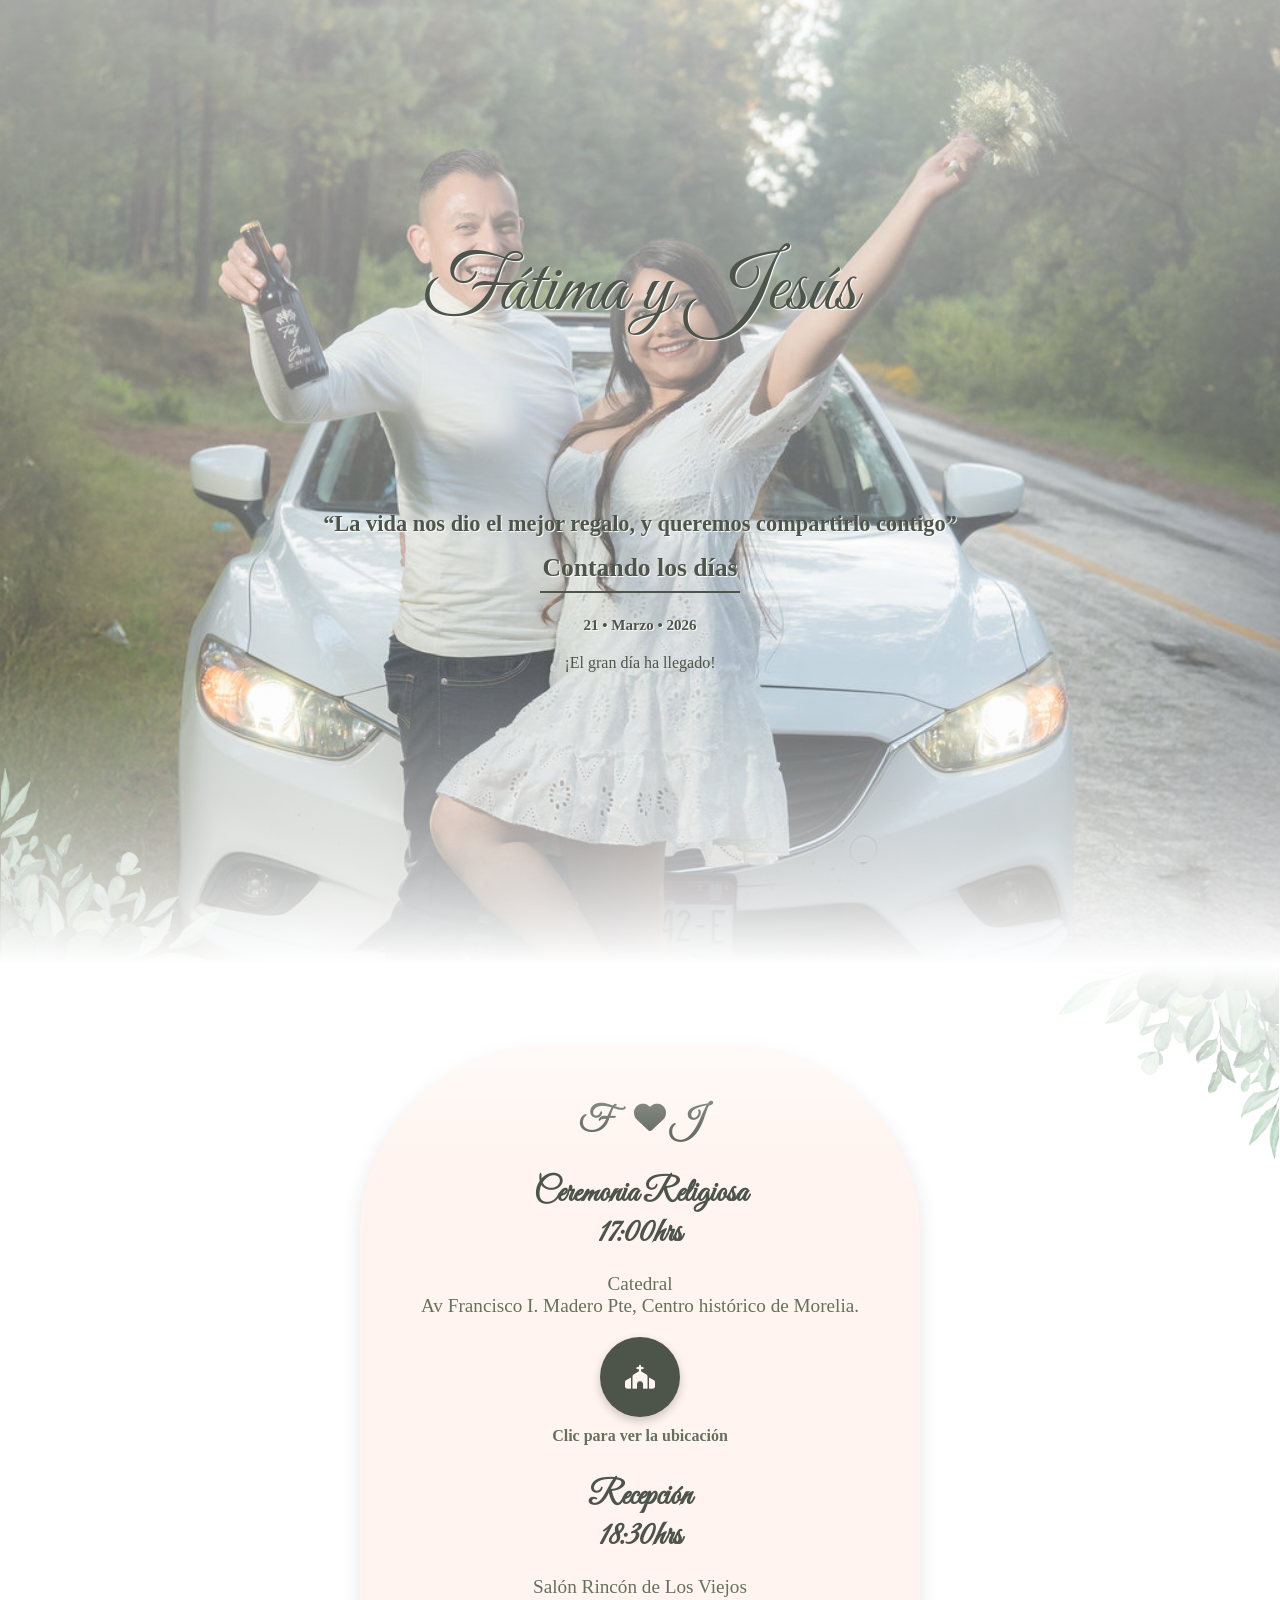
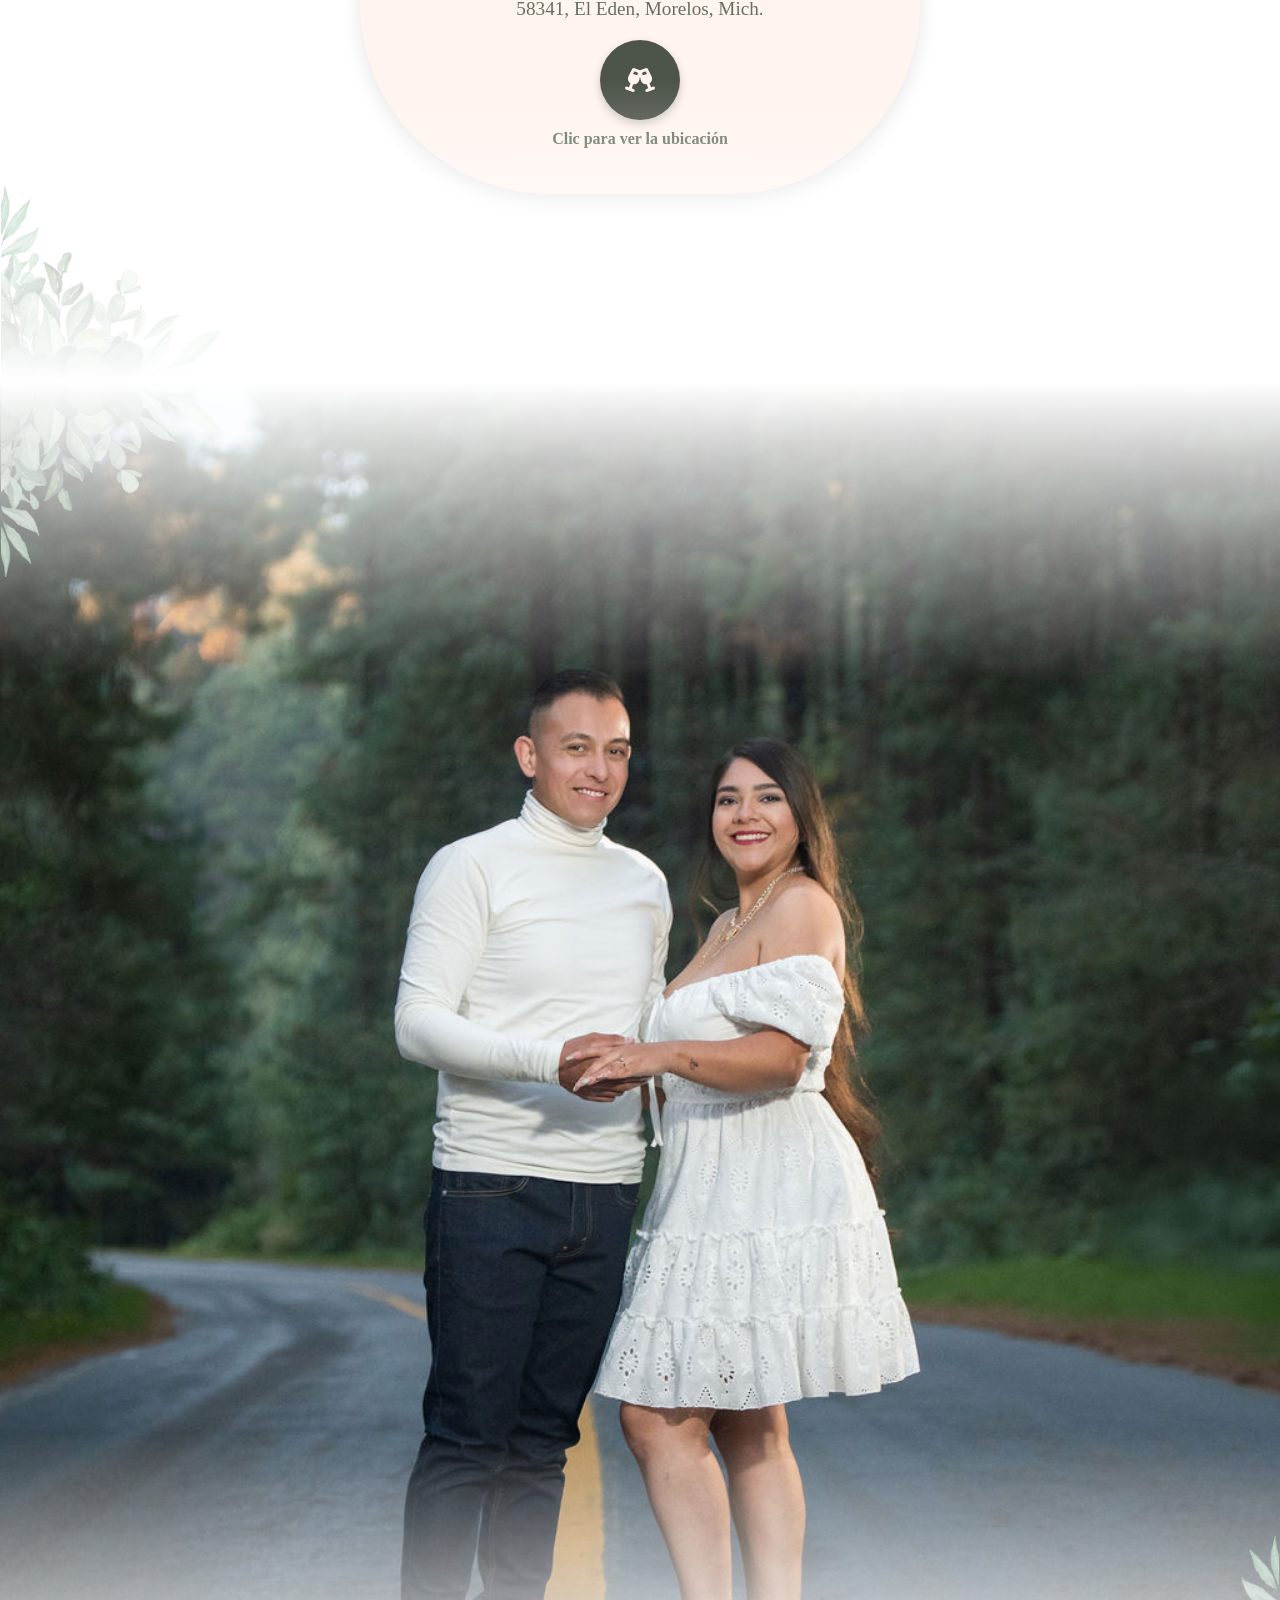
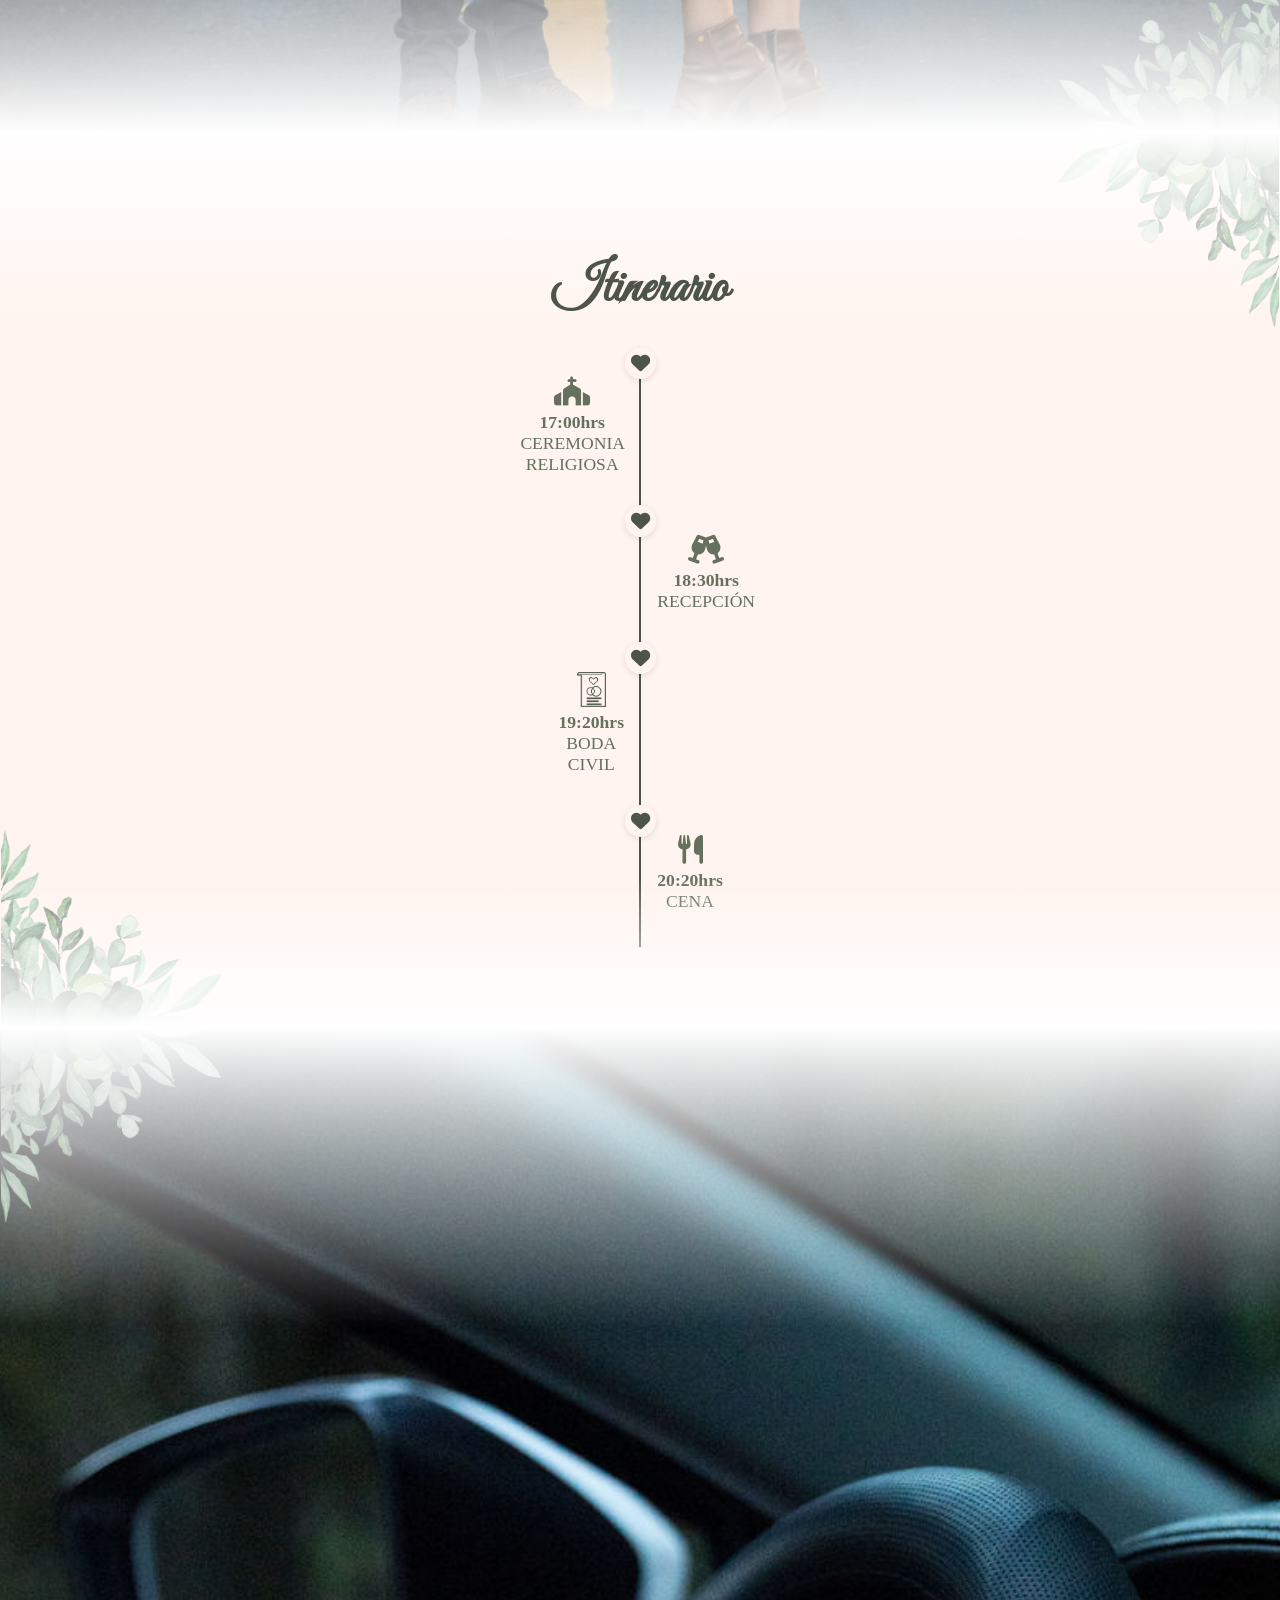
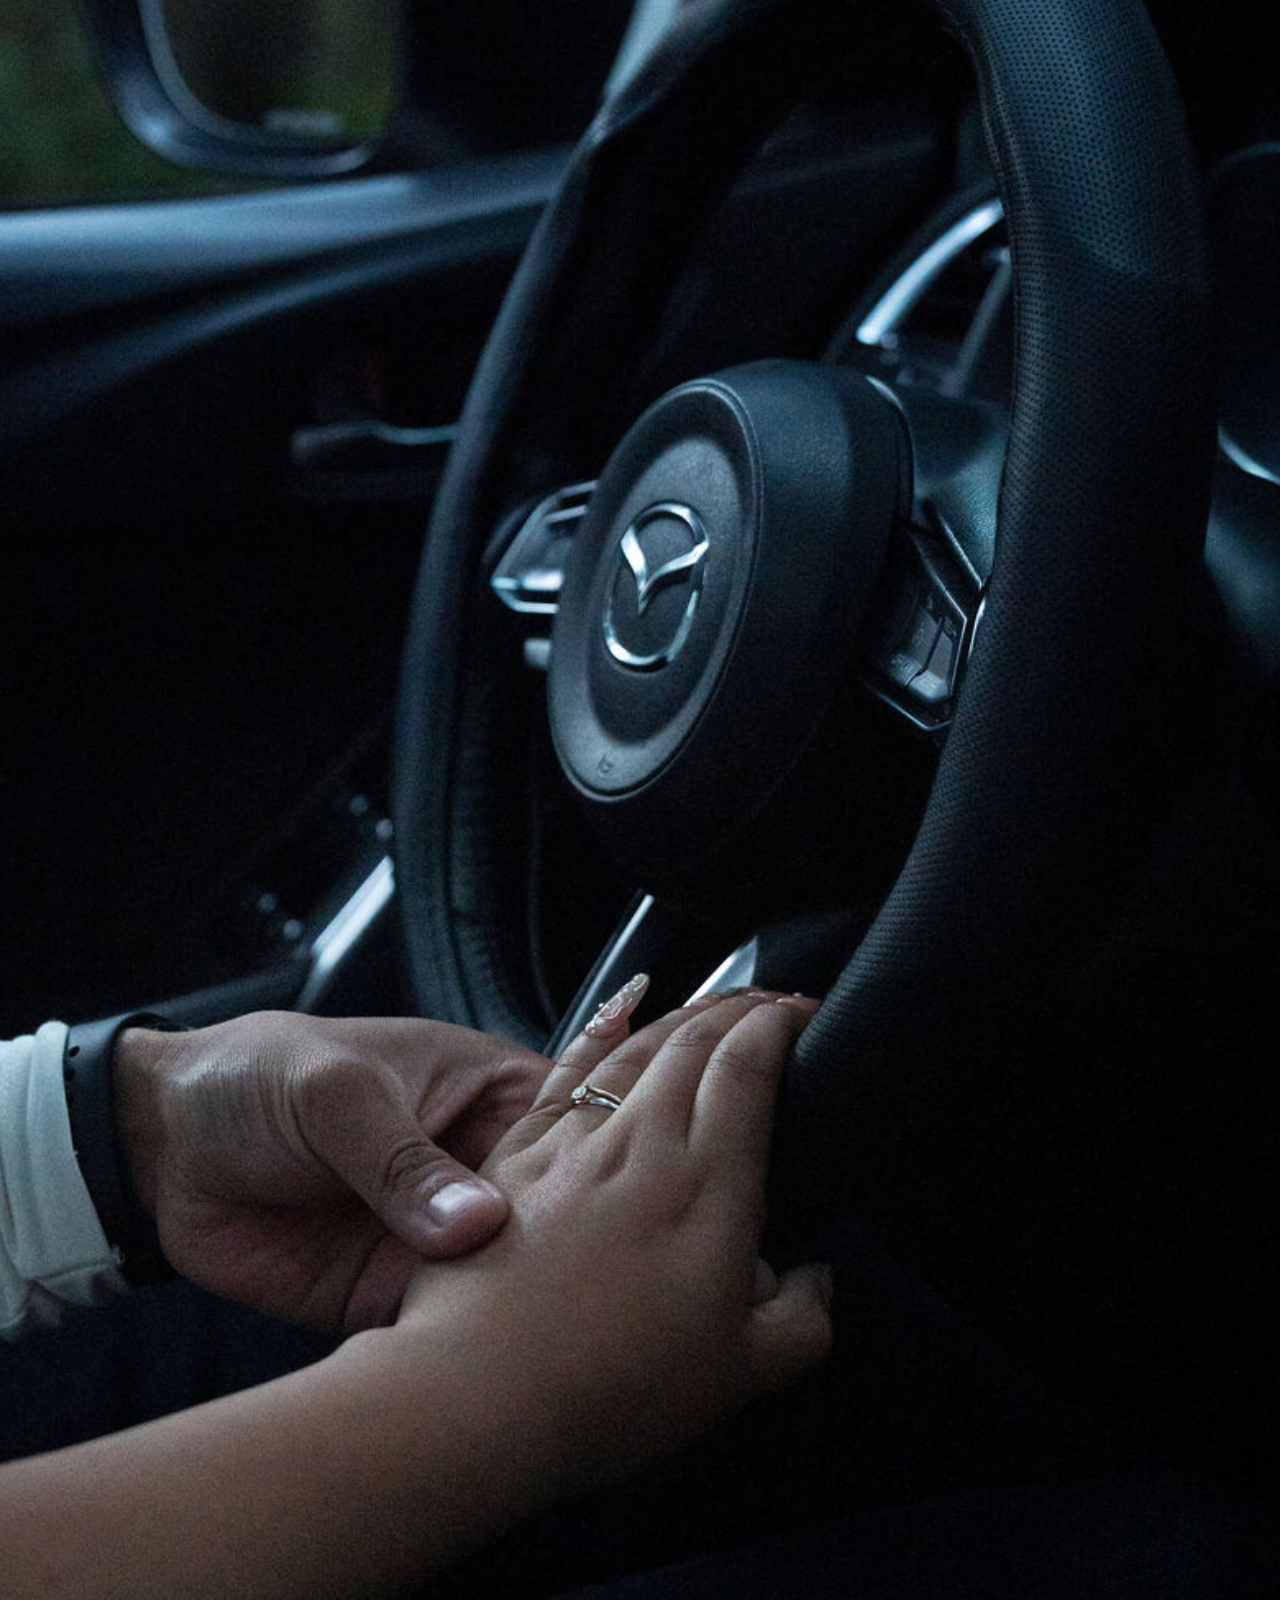
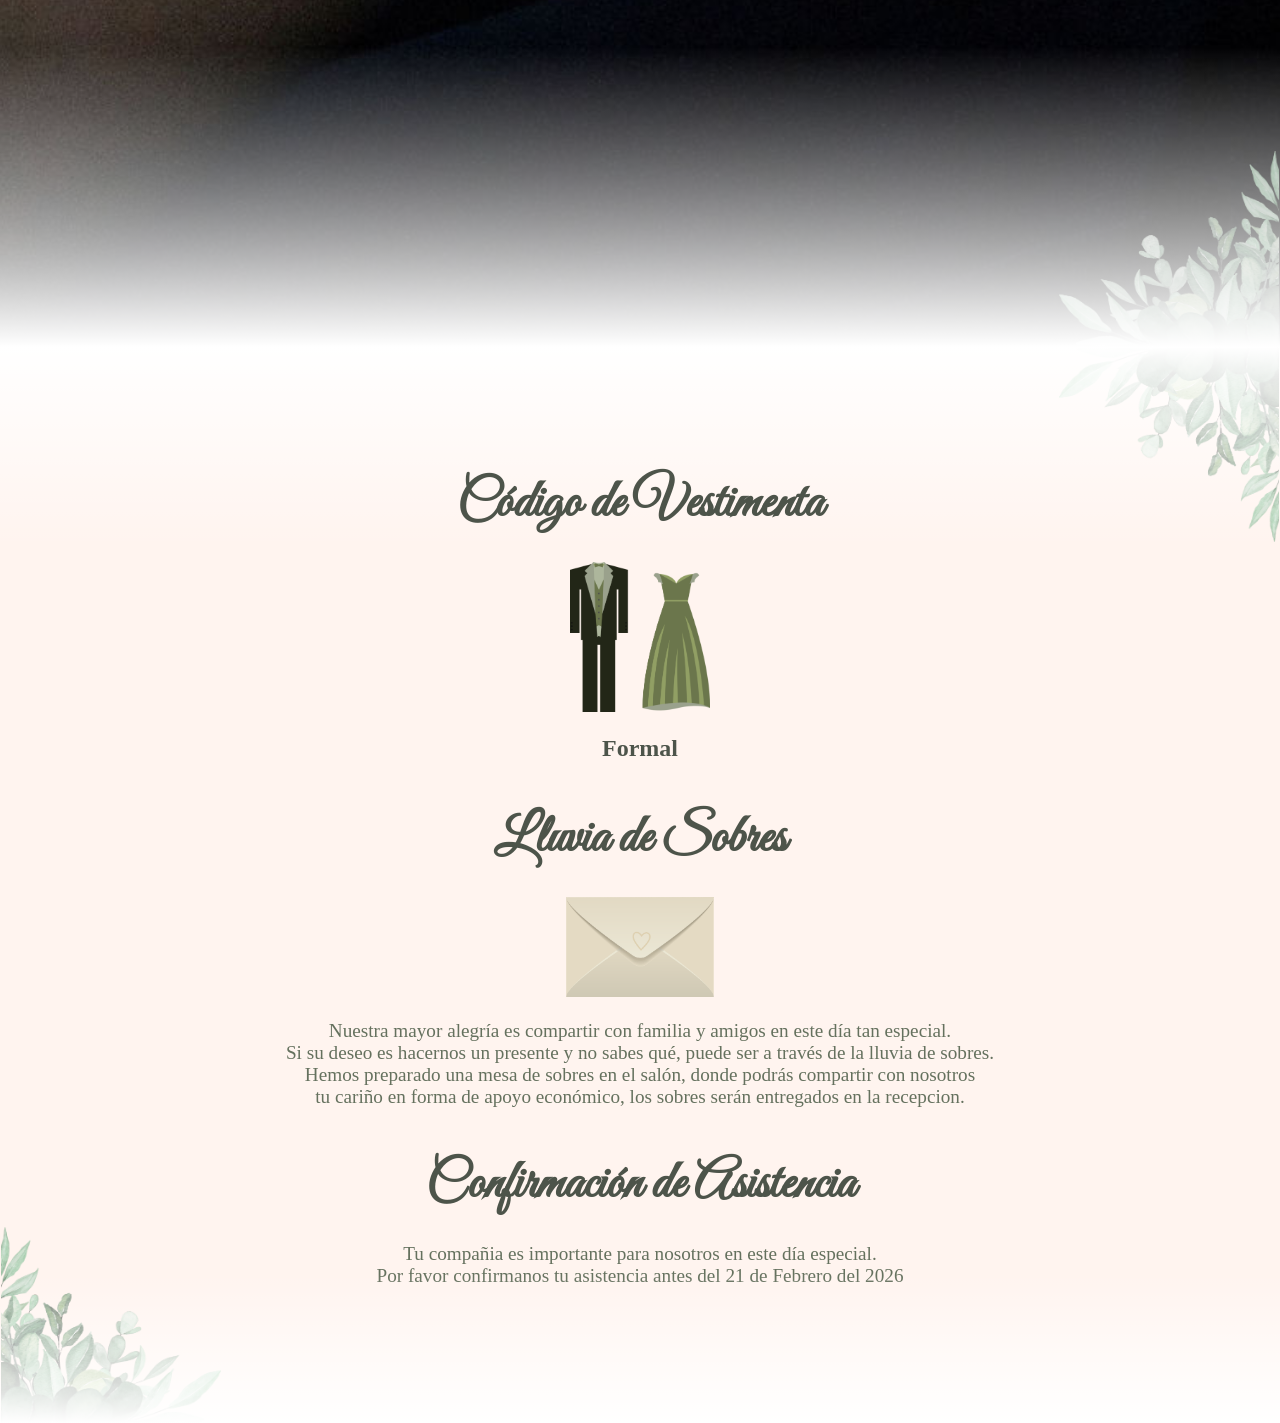
==== invitacion.html @ 0bf7662f "Update invitacion.html" ====
<!DOCTYPE html>
<html lang="es">
<head>
  <meta charset="UTF-8">
  <meta name="viewport" content="width=device-width, initial-scale=1.0">
  <title>Fátima y Jesús</title>
  <link href="https://fonts.googleapis.com/css2?family=Great+Vibes&family=Playfair+Display&display=swap" rel="stylesheet">
  <link rel="stylesheet" href="https://cdnjs.cloudflare.com/ajax/libs/font-awesome/6.5.0/css/all.min.css">
  <link href="css-inv.css" rel="stylesheet"> 
</head>
<body>
  <div class="container">
    <div class="overlay"></div>
    <div class="content">
      <div class="names">Fátima y Jesús</div><br><br><br><br><br>
      <div class="verse">
        <strong>“La vida nos dio el mejor regalo, y queremos compartirlo contigo”</strong>
      </div>
      <div class="countdown-title">Contando los días</div> 
      <div class="line"></div> 
      <div class="event-date"><h4>21 • Marzo • 2026</h4></div>
      <div id="countdown" class="countdown"></div> 
    </div>
    <br><br>
    <img src="ornamento-3.png" alt="Decoración esquina" class="corner-photo bottom-left">
    <div class="photo-overlay-bottom"></div>
  </div>
<!--  
<section class="itinerary-section">
  <div class="itinerary-overlay"></div>
  <!-- <br><br>
  <h2>
    Con la bendición de Dios y de nuestros padres, hemos decidido unir nuestras vidas en matrimonio.
  </h2>-->
  <!--
  <h4 class="itinerary-title">Papás del novio</h4>
  <img src="ornamento-1.png" alt="Decoración esquina" class="corner-photo top-left"> 
  <img src="ornamento-4.png" alt="Decoración esquina" class="corner-photo bottom-right">
   
  <h3>Minerva Melchor Mota <br> & <br> Antonio de Jesús Alba Vázquez</h3>
  <h4 class="itinerary-title">Papás de la novia</h4>
  <h3>Melina Melgar Flores <br> & <br> Víctor Hugo Zavala Hernández</h3>
  <h4 class="itinerary-title">Padrinos de Velación</h4>
  <h3>Martha Lilia Hernández Tapia <br> & <br> Felipe Zavala Hernández</h3>
<br><br>
  <div class="itinerary-overlay-bottom"></div>
</section>
  -->
    <section class="itinerary-gral">
  <div class="itinerary-overlay"></div>
    
    <img src="ornamento-2.png" alt="Decoración esquina" class="corner-photo top-right">
    <img src="ornamento-3.png" alt="Decoración esquina" class="corner-photo bottom-left">
  <div class="event-section">
    <div class="event-card">
       <h2 class="event-title">F &ensp;<i class="fa-solid fa-heart"></i> J</h2>
       <h3 class="event-title">Ceremonia Religiosa <br> 17:00hrs</h3>
        <p class="event-address">Catedral <br> Av Francisco I. Madero Pte, Centro histórico de Morelia.</p>
        <div class="event-location">
           <a href="https://maps.app.goo.gl/79VkFatkzAjZht1A6">
            <div class="icon-circle">
              <i class="fa-solid fa-church"></i>
            </div> 
             </a>
          <p class="location-text">Clic para ver la ubicación</p>
        </div>
        <h3 class="event-title">Recepción <br> 18:30hrs</h3>
        <p class="event-address">Salón Rincón de Los Viejos
         <br>58341, El Eden, Morelos, Mich.</p>
        <div class="event-location">
          <a href="https://maps.app.goo.gl/tCLn615gcZkSwNPZ6">
            <div class="icon-circle"> 
              <i class="fa-solid fa-champagne-glasses"></i>
            </div> 
          </a>
          <p class="location-text">Clic para ver la ubicación</p>
        </div>
    </div>
  </div><br><br><br><br><br><br>
       <div class="photo-overlay-bottom"></div>
  </section>
  <section class="photo-section">
  <div class="photo-overlay-top"></div>
     <img src="ornamento-1.png" alt="Decoración esquina" class="corner-photo top-left"> 
  <img src="SAVETHEDATE-38.jpg" alt="Foto del evento" class="photo-img">
     <img src="ornamento-4.png" alt="Decoración esquina" class="corner-photo bottom-right">
  <div class="photo-overlay-bottom"></div>
</section>
<section class="itinerary-section">
  <div class="itinerary-overlay"></div>
  <h2 class="itinerary-title">Itinerario</h2>
  <img src="ornamento-2.png" alt="Decoración esquina" class="corner-photo top-right">
    <img src="ornamento-3.png" alt="Decoración esquina" class="corner-photo bottom-left">
  
  <div class="timeline">
    <div class="timeline-item left">
      <div class="timeline-text">
        <i class="fa-solid fa-church timeline-icon"></i> <br>
        <strong>17:00hrs</strong> CEREMONIA RELIGIOSA</div>
    </div>
    <div class="timeline-item right"> 
      <div class="timeline-text">
        <i class="fa-solid fa-champagne-glasses timeline-icon"></i> <br>
        <strong>18:30hrs</strong> RECEPCIÓN</div>
    </div>
    <div class="timeline-item left">
      <div class="timeline-text">
        <img src="boda-civil.png" class="timeline-icon">
        <!--<i class="fa-solid fa-heart timeline-icon"></i>--><br>
        <strong>19:20hrs</strong> <br>BODA CIVIL</div>
    </div>
    <div class="timeline-item right">
      <div class="timeline-text">
        <i class="fa-solid fa-utensils timeline-icon"></i><br>
        <strong>20:20hrs</strong> CENA</div>
    </div>
    
  </div>
  <div class="itinerary-overlay-bottom"></div>
</section>
<section class="photo-section-car">
  <div class="photo-overlay-top"></div>
  <img src="ornamento-1.png" alt="Decoración esquina" class="corner-photo top-left"> 
  <img src="ornamento-4.png" alt="Decoración esquina" class="corner-photo bottom-right">

  <img src="SAVETHEDATE-40.jpg" alt="Foto del evento" class="photo-img">
  <div class="photo-overlay-bottom"></div>
</section>
<section class="itinerary-section">
  <div class="itinerary-overlay"></div>
  <h2 class="itinerary-title">Código de Vestimenta</h2>
  <div>
    <img src="dresscode.png" alt="Código de Vestimenta" class="dresscode-photo">
  </div>
  <img src="ornamento-2.png" alt="Decoración esquina" class="corner-photo top-right"> 
  <img src="ornamento-3.png" alt="Decoración esquina" class="corner-photo bottom-left">
  <h1>Formal</h1>
  <h2 class="itinerary-title">Lluvia de Sobres</h2>
   <img src="sobre.png" alt="Código de Vestimenta" class="photo-sob">
   <p class="event-address">Nuestra mayor alegría es compartir con familia y amigos en
    este día tan especial. <br> Si su deseo es hacernos un presente y no sabes qué, puede ser a través
    de la lluvia de sobres. <br> Hemos preparado una mesa de sobres en el salón, donde podrás compartir 
    con nosotros <br> tu cariño en forma de apoyo económico, los sobres serán entregados en la recepcion.
   </p>
   <h2 class="itinerary-title">Confirmación de Asistencia</h2>
   <p class="event-address">Tu compañia es importante para nosotros en este día especial. <br>
    Por favor confirmanos tu asistencia antes del 21 de Febrero del 2026
   </p>
  <!--
    <div class="event-location">
      <a href="https://wa.me/nnnnnnnnnn?text=Hola,%20quiero%20confirmar%20mi%20asistencia%20a%20la%20boda" target="_blank">
        <div class="icon-circle"> 
          <i class="fa-brands fa-whatsapp"></i>
        </div> 
      </a>
      <p class="location-text">Clic para confirmar asistencia</p>
    </div>
  -->
    <br><br>
  <div class="itinerary-overlay-bottom"></div>
</section>
  
  <script>
    const targetDate = new Date("March 21, 2026 00:00:00").getTime();

    function updateCountdown() {
      const now = new Date().getTime();
      const distance = targetDate - now;

      if (distance < 0) {
        document.getElementById("countdown").innerHTML = "¡El gran día ha llegado!";
        return;
      }

      const days = Math.floor(distance / (1000 * 60 * 60 * 24));
      const hours = Math.floor((distance % (1000 * 60 * 60 * 24)) / (1000 * 60 * 60));
      const minutes = Math.floor((distance % (1000 * 60 * 60)) / (1000 * 60));
      const seconds = Math.floor((distance % (1000 * 60)) / 1000);

      document.getElementById("countdown").innerHTML = `
        <div class="countdown-item">${days}<span class="countdown-label">Días</span></div>
        <div class="countdown-item">${hours}<span class="countdown-label">Horas</span></div>
        <div class="countdown-item">${minutes}<span class="countdown-label">Min</span></div>
        <div class="countdown-item">${seconds}<span class="countdown-label">Seg</span></div>
      `;
    }

    setInterval(updateCountdown, 1000);
    updateCountdown();
  </script>
</body>
</html>
---- css-inv.css ----
body, html {
      margin: 0;
      padding: 0;
      height: 100%;
      font-family: "Cambria", serif;
      background-color: #FFF4EF;
      color: #4D544A;
    }

    a { 
     text-decoration: none;
    }

    .container {
      position: relative;
      min-height: 100vh;
      background: url('SAVETHEDATE-15.jpg') no-repeat center center;
      background-size: cover;
      display: flex;
      flex-direction: column;
      justify-content: center;
      align-items: center;
      text-align: center;
      padding: 2rem;
    }

    .overlay {
      position: absolute;
      inset: 0;
      background: linear-gradient(to bottom,
        rgba(255,255,255,0.6) 0%, 
        rgba(255,255,255,0.4) 40%,
        rgba(255,255,255,0.2) 80%, 
        rgba(255,255,255,0) 100%);
      z-index: 1;
    }

    .content {
      position: relative;
      z-index: 2;
      max-width: 900px;
      width: 100%;
    }

    .names {
      font-family: 'Great Vibes', cursive;
      font-size: clamp(2.5rem, 8vw, 5rem);
      color: #4D544A;
      margin-bottom: 5rem;
      text-shadow: 1px 1px 1px white;
    }

    .verse {
      font-size: clamp(1rem, 3vw, 1.4rem);
      margin-bottom: 1rem;
      text-shadow: 1px 1px 1px white;
    }

    .reference {
      font-size: clamp(0.9rem, 2.5vw, 1.2rem);
      margin-bottom: 2rem;
      color: #4D544A;
    }

    .countdown-title {
      font-size: clamp(1.2rem, 3vw, 1.6rem);
      font-weight: bold;
      color: #4D544A;
      margin-bottom: 0.5rem;
      text-shadow: 1px 1px 1px white;
    }

    .line {
      width: 40%;
      max-width: 200px;
      height: 2px;
      background-color: #4D544A;
      margin: 0 auto 1.5rem auto;
      text-shadow: 1px 1px 1px white;
    }

    .countdown {
    display: flex;
    justify-content: center;
    gap: 15px;
    margin-top: 10px;
    margin-bottom: 15px;
    flex-wrap: nowrap; 
  }

  .countdown-item {
    background: #FFF4EF;
    padding: 15px 20px;
    font-size: 1.2em;
    font-weight: bold;
    color: #4D544A;
    flex: 1; 
    text-align: center;
    border: 2px solid #4D544A;
    border-radius: 20px 0px 20px 0px;
    box-shadow: 4px 6px 12px rgba(0,0,0,0.1);
  }

  .countdown-label {
    font-size: 0.8em;
    color: #4D544A;
    margin-top: 5px;
    display: block;
  }

  @media (max-width: 600px) {
    .countdown {
      gap: 8px;
    }
    .countdown-item {
      padding: 8px;
      font-size: 0.9em;
      border-radius: 12px 0px 12px 0px;
    }
    .countdown-label {
      font-size: 0.7em;
    }
  }

  @media (max-width: 400px) {
    .countdown {
      gap: 5px;
    }
    .countdown-item {
      padding: 6px;
      font-size: 0.8em;
    }
    .countdown-label {
      font-size: 0.65em;
    }
  }
    .event-date {
      font-size: 15px;
      color: #4D544A;
      margin-top: 7px;
      font-weight: bold;
     text-shadow: 1px 1px 1px white;
    }

    
    .event-section { 
      background-color: #FFF; 
      padding: 40px -30px; 
      display: flex; 
      justify-content: center; 
      align-items: center; 
    }  

    .event-card { 
      background-color: #FFF4EF; 
      border-radius: 190px; 
      box-shadow: 0 6px 20px rgba(0,0,0,0.1); 
      padding: 30px; 
      max-width: 500px; 
      width: 100%; 
      text-align: center; 
    } 
      
    .event-title { 
      font-family: 'Great Vibes', cursive;
        font-size: clamp(1.5rem, 4vw, 2rem); 
        color: #4D544A;
        margin-bottom: 15px; 
      } 
      
    .event-address {
         font-size: clamp(1rem, 2.5vw, 1.2rem);
         color: #65715E; 
         margin-bottom: 20px; 
        } 

    .icon-circle { 
      width: 80px; 
      height: 80px; 
      background-color: #4D544A; 
      border-radius: 50%;
      display: flex; 
      justify-content: center; 
      align-items: center; 
      margin: 0 auto; 
      box-shadow: 0 4px 10px rgba(0,0,0,0.2); 
    } 

    .icon-circle i { 
      color: #FFF4EF;
      font-size: 1.5rem; 
    } 
    .location-text { 
      font-size: 1rem; 
      color: #65715E; 
      font-weight: bold; 
      margin-top: 10px; 
    }

.photo-section {
  position: relative;
  width: 100%;
  height: 150vh; 
  overflow: hidden;
}

.photo-section-car {
  position: relative;
  width: 100%;
  height: 280vh; 
  overflow: hidden;
}

.photo-img {
  width: 100%;
  height: 100%;
  object-fit: cover;
  display: block;
}

.photo-overlay-top {
  position: absolute;
  top: 0;
  left: 0;
  right: 0;
  height: 300px; 
  background: linear-gradient(to bottom, #FFF 0%, rgba(255,255,255,0) 100%);
  z-index: 2;
}

.photo-overlay-bottom {
  position: absolute;
  bottom: 0;
  left: 0;
  right: 0;
  height: 300px;
  background: linear-gradient(to top, #FFF 0%, rgba(255,255,255,0) 100%);
  z-index: 2;
}

.itinerary-section {
  background-color: #FFF4EF;
  padding: 80px 90px;
  position: relative;
  overflow: hidden;
  text-align: center;
  justify-items: center;
}
 .itinerary-gral {
  background-color: #FFF;
  padding: 80px 40px;
  position: relative;
  overflow: hidden;
  text-align: center;
  justify-items: center;
}


.itinerary-overlay {
  position: absolute;
  top: 0;
  left: 0;
  right: 0;
  height: 200px;
  background: linear-gradient(to bottom, #FFF 0%, rgba(255,255,255,0) 100%);
  z-index: 1;
}

.itinerary-overlay-bottom { 
  position: absolute; 
  bottom: 0; 
  left: 0; 
  right: 0; 
  height: 150px; 
  background: linear-gradient(to top, #FFF 0%, rgba(255,255,255,0) 100%); 
  z-index: 3; }

.itinerary-title {
  text-align: center;
  font-family: 'Great Vibes', cursive;
  font-size: 3.3rem;
  color: #4D544A;
  margin-bottom: 25px;
  position: relative;
  z-index: 2;
}

.timeline {
  position: relative;
  width: 2px;
  background-color: #4D544A;
  margin: 0 auto;
  min-height: 600px;
  z-index: 2;
}

.timeline-item {
  position: relative;
  width: 50%;
  padding: 30px 20px;
  display: flex;
  align-items: center;
}

.timeline-item.left {
  left: -1800%;
  justify-content: flex-end;
  text-align: right;
}

.timeline-item.right {
  left: -85%;
  justify-content: flex-start;
  text-align: left;
}

.timeline-text {
  font-size: 1.1rem;
  color: #65715E;
  max-width: 200px;
  position: relative;
  text-align: center;
}

.timeline-item::before {
  content: "\f004"; 
  font-family: "Font Awesome 6 Free";
  font-weight: 900;
  position: absolute;
  top: 0;
  font-size: 1.2rem;
  color: #4D544A; 
  background: #FFF4EF;
  border-radius: 50%;
  padding: 6px;
  box-shadow: 0 2px 6px rgba(0,0,0,0.1);
}

.timeline-icon {
  font-size: 1.8rem;
  height: 35px;
}

.timeline-item.left::before {
  right: -12px;
}

.timeline-item.right::before {
  left: -12px;
}

.corner-photo {
  position: absolute;
  width: 220px;   
  height: auto;
  opacity: 0.8;  
  z-index: 0;   
}

.top-left {
  top: 0px;
  left: 1px;
}

.top-right {
  top: 0px;
  right: 1px;
}

.bottom-left {
  bottom: 0px;
  left: 1px;
}

.bottom-right {
  bottom: 0px;
  right: 1px;
}

.dresscode-photo {
  padding: -58px 90px;
  height: 150px;
}

.photo-sob {
  padding: -58px 90px;
  height: 100px;
  
}
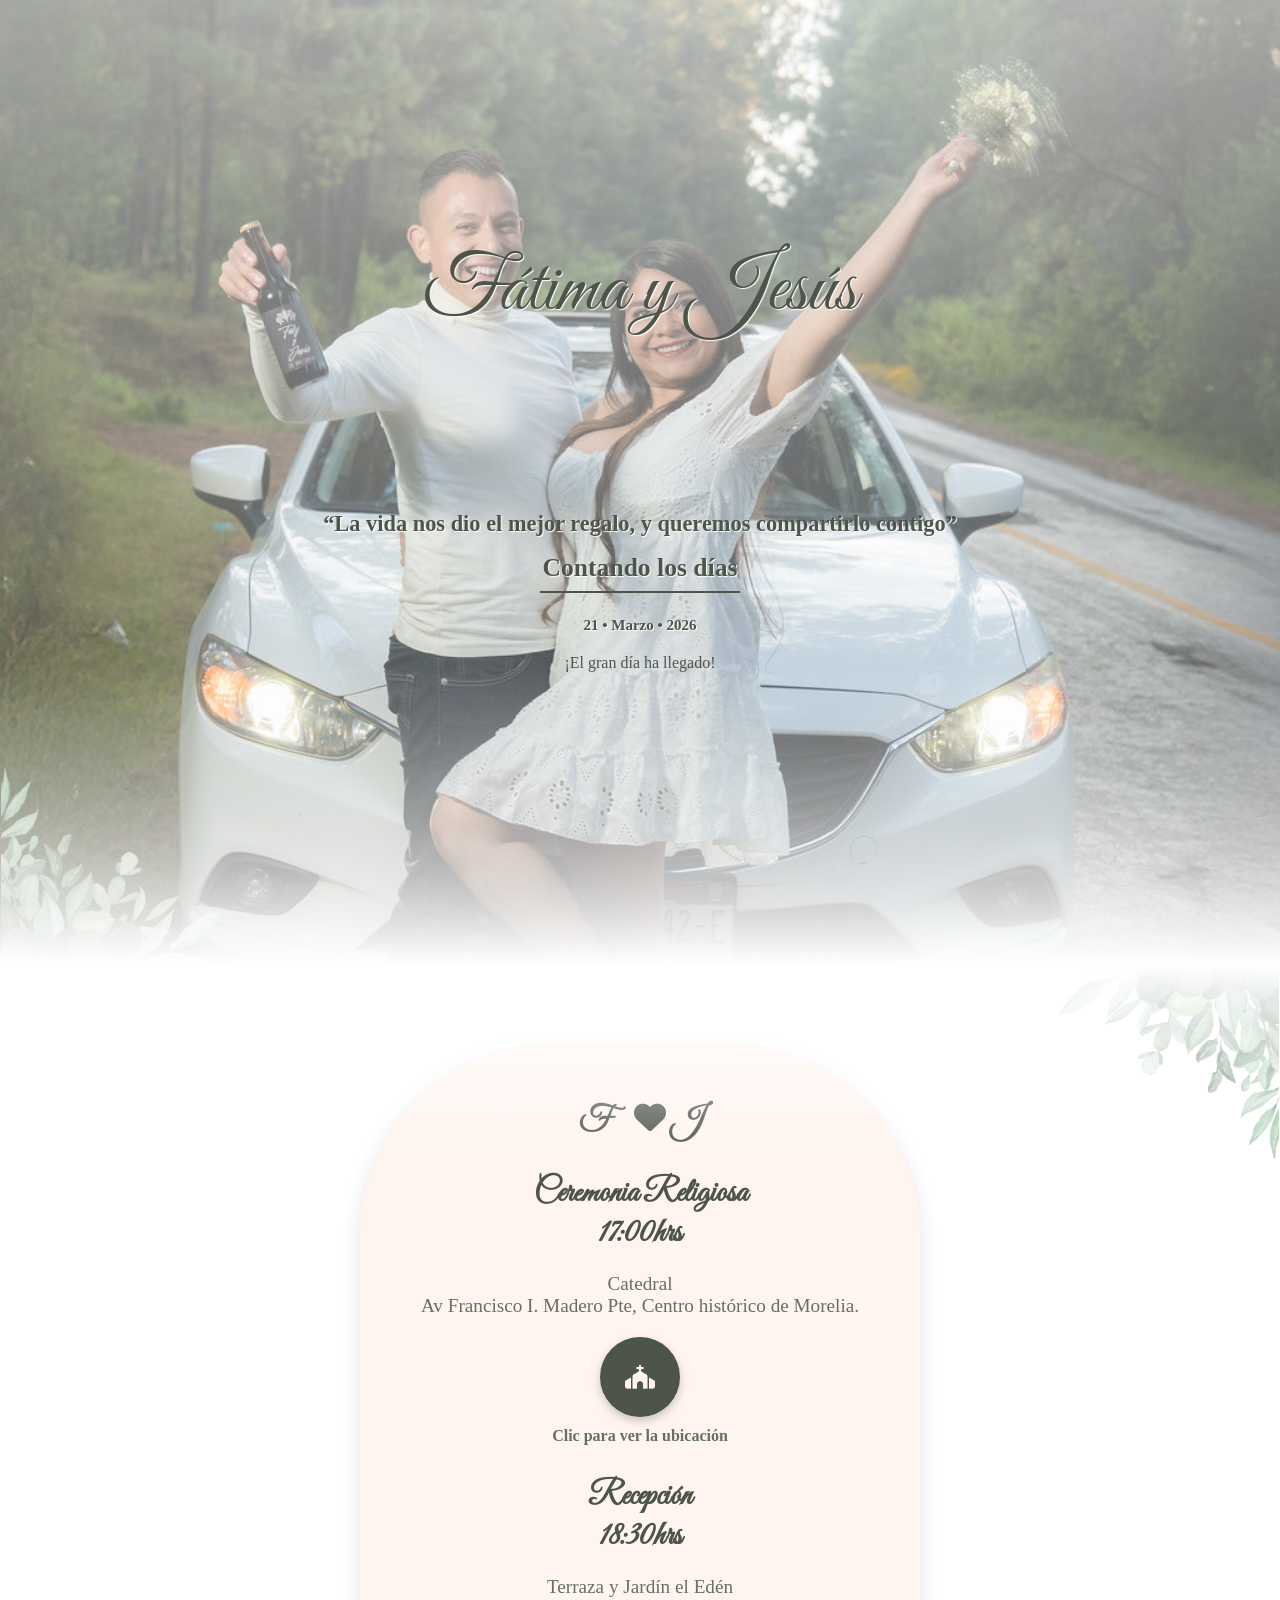
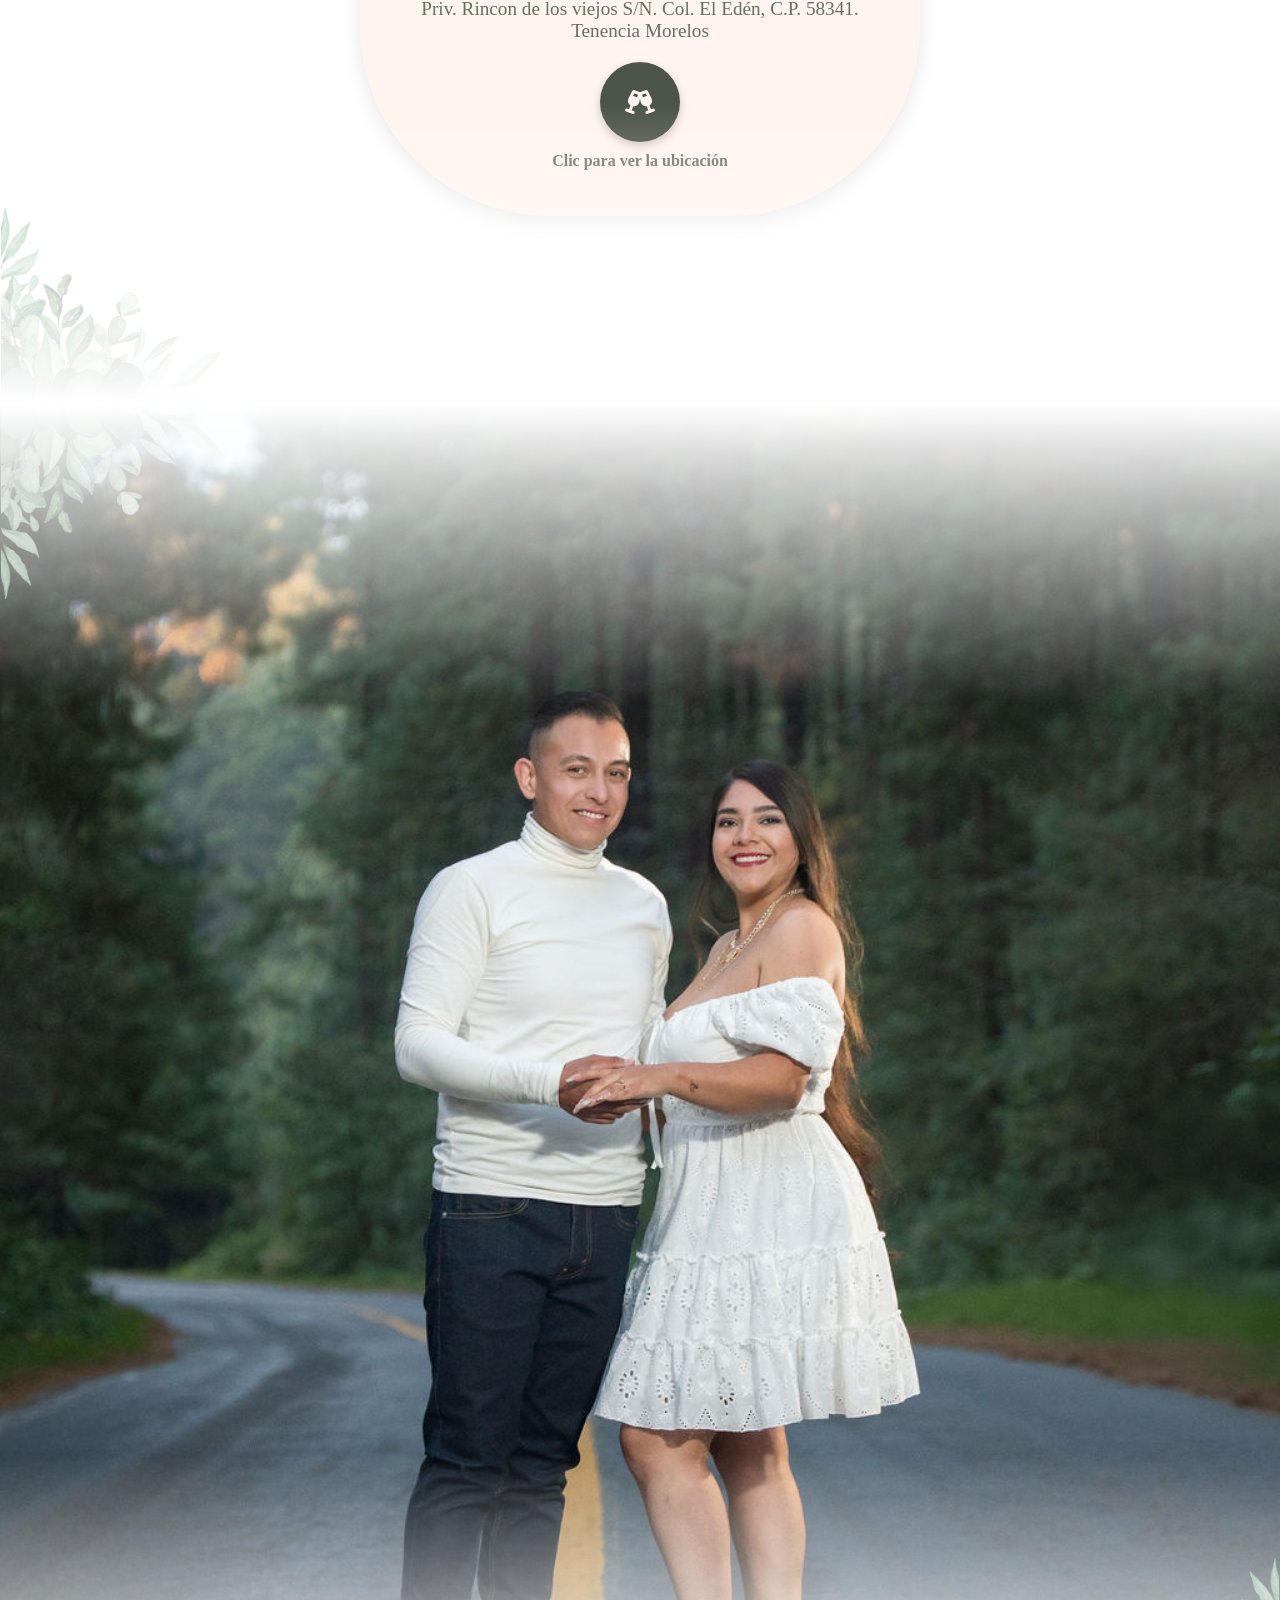
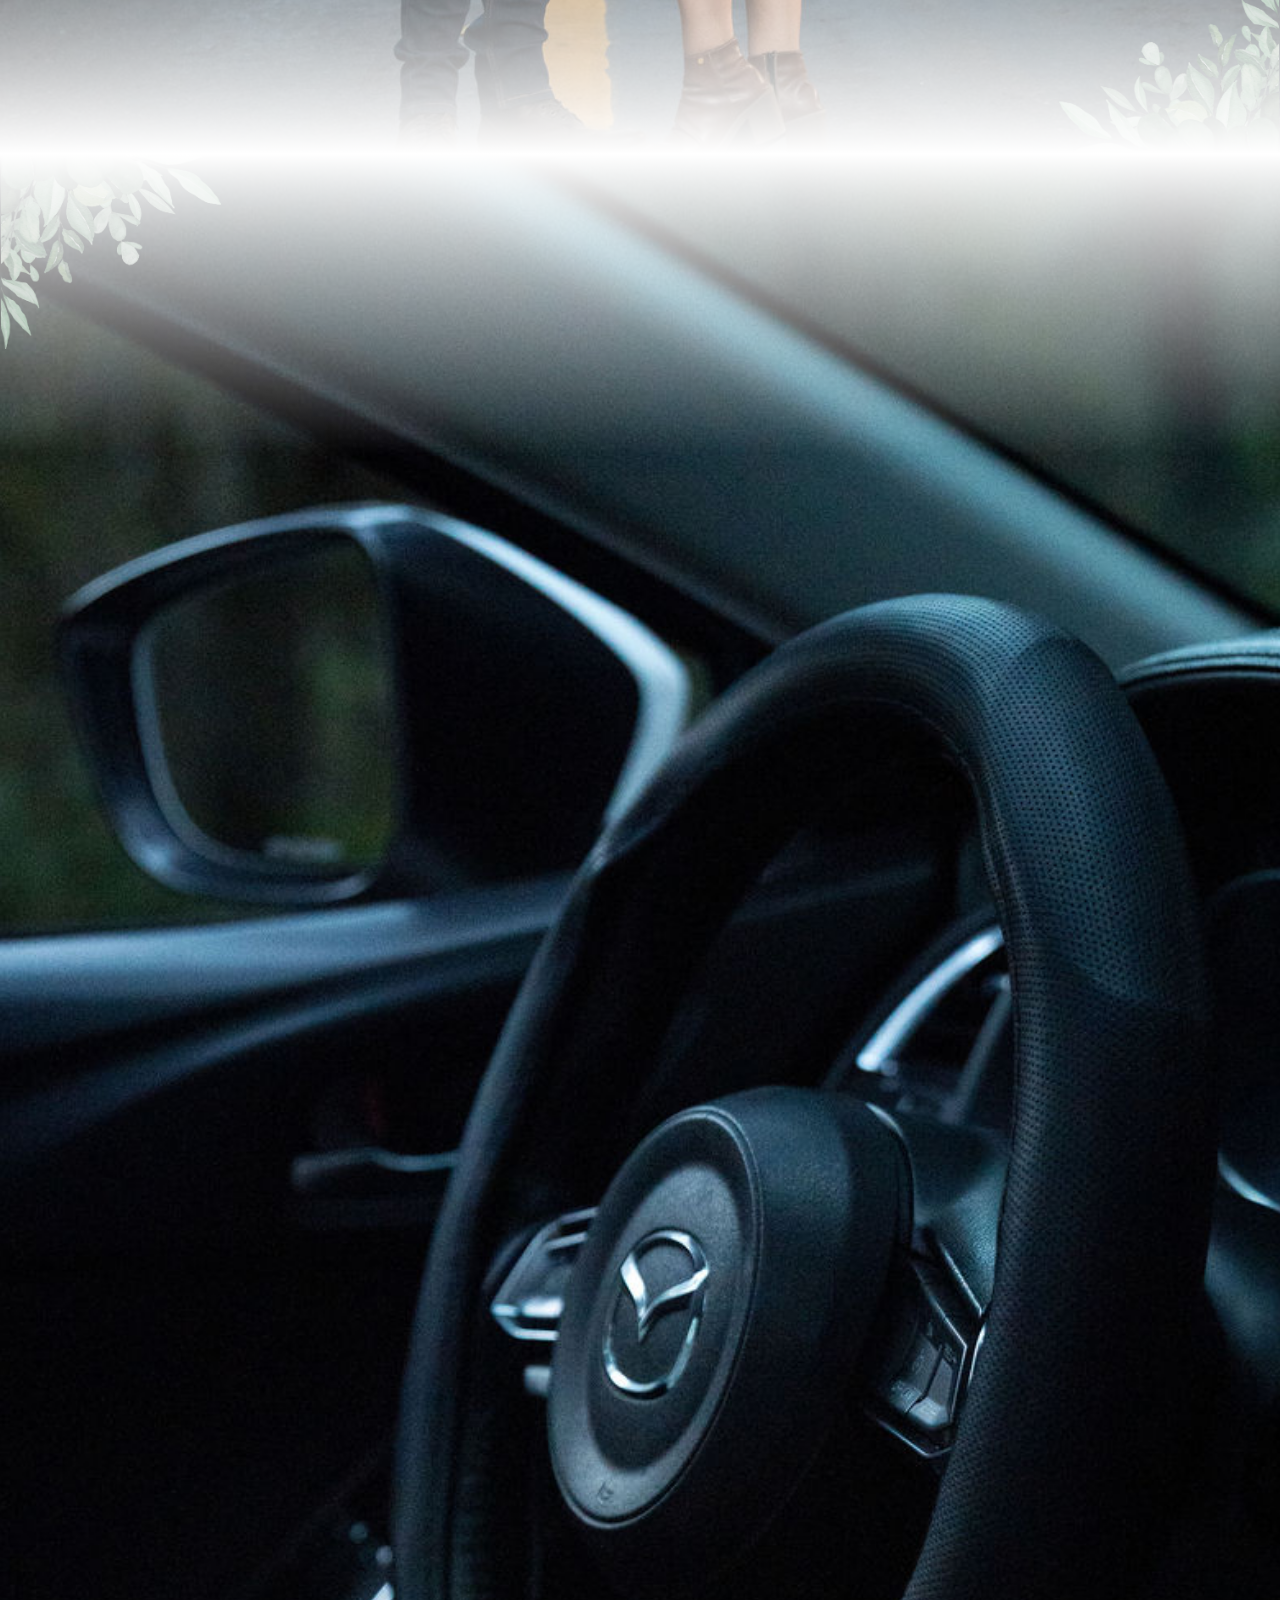
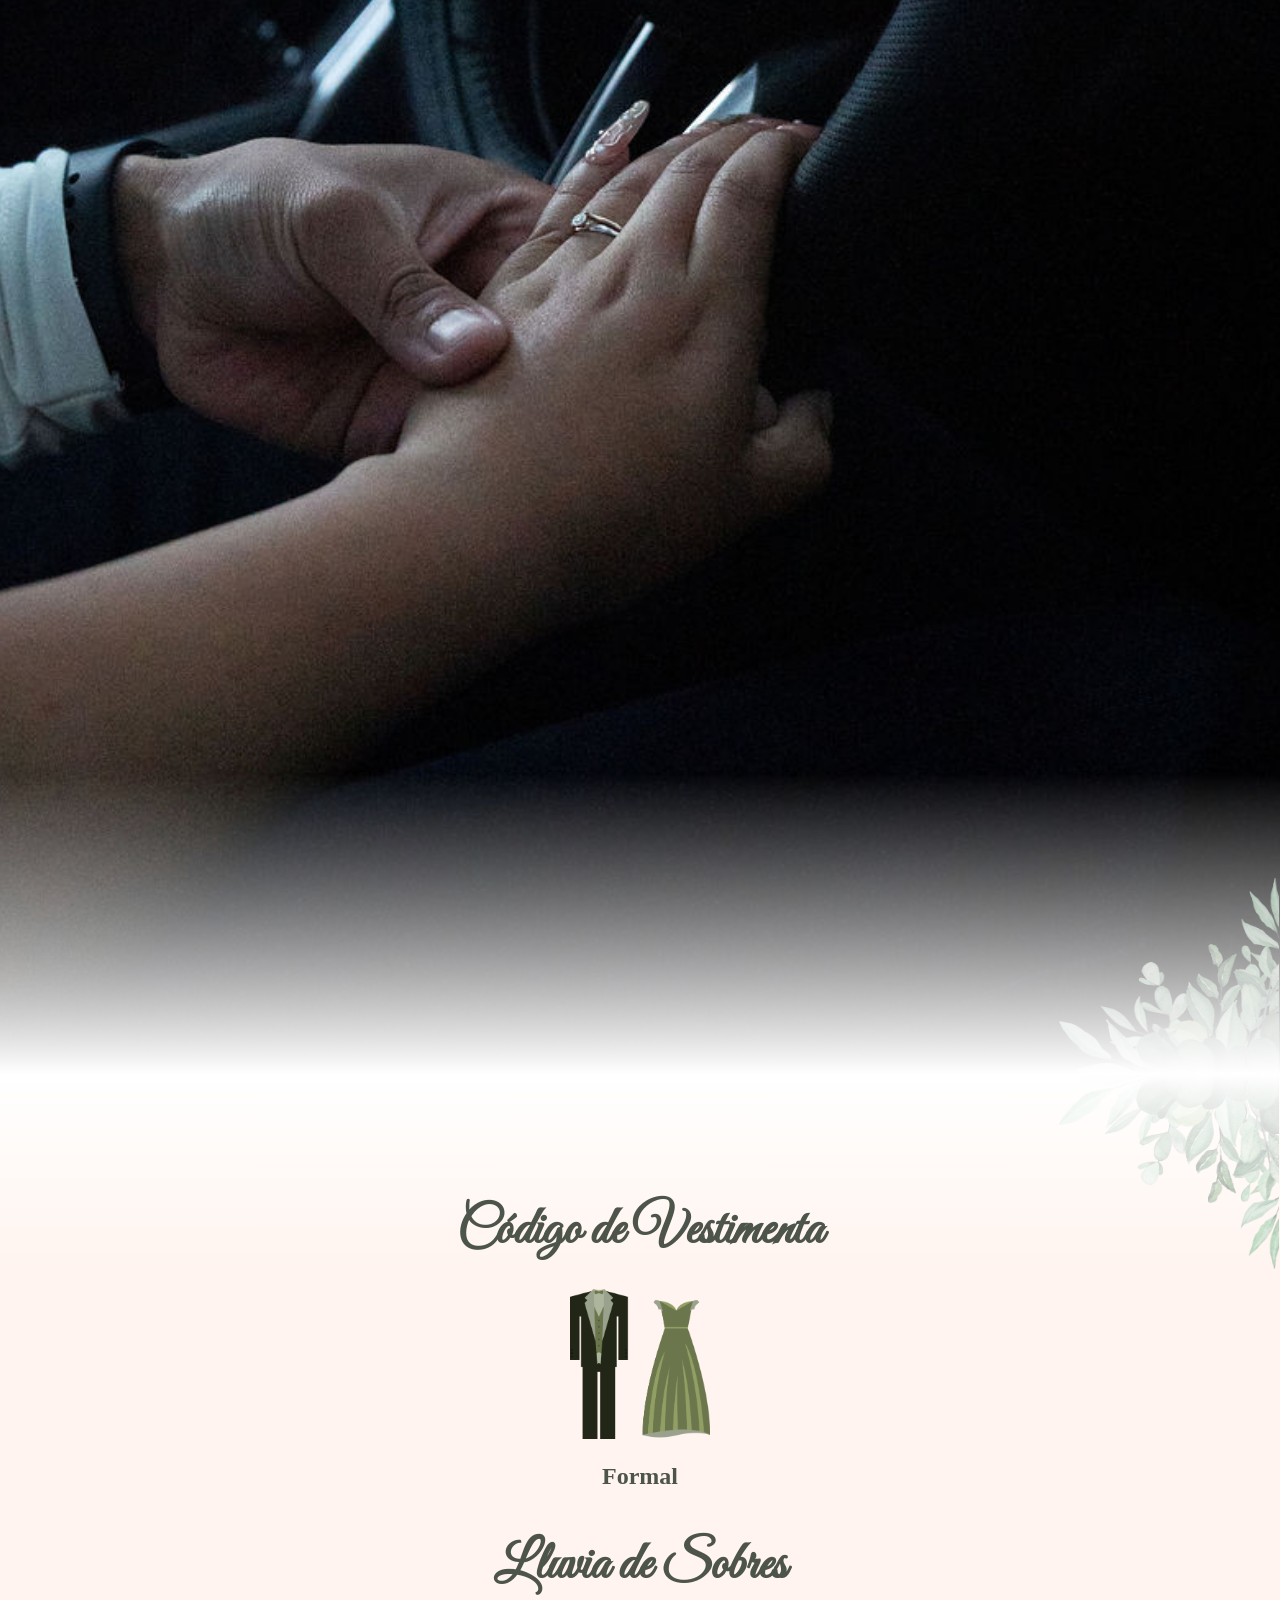
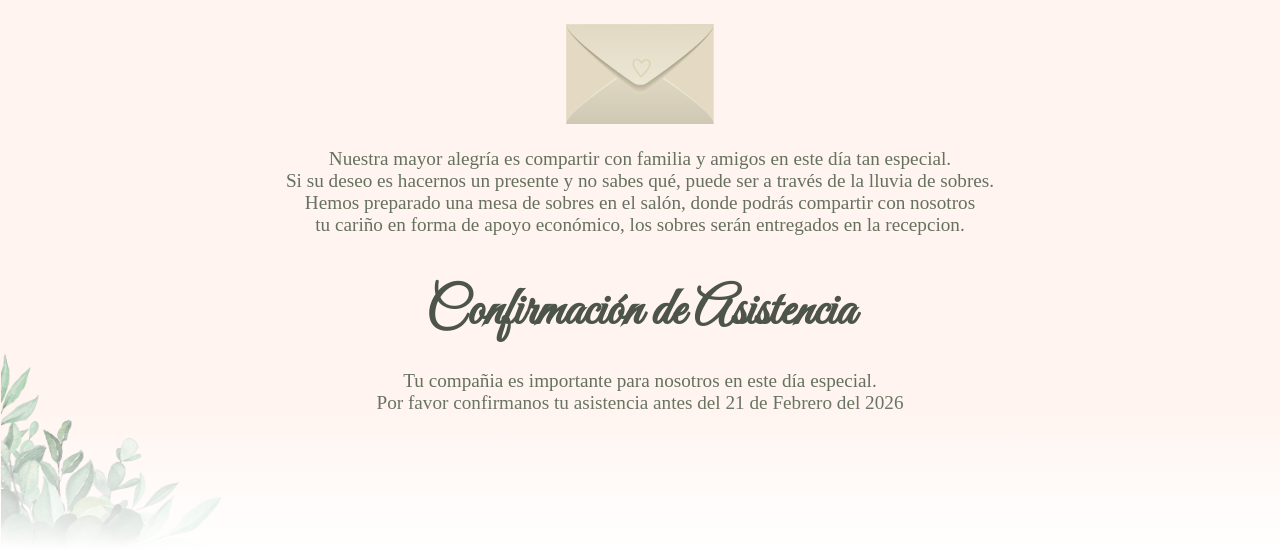
==== commit b30a4f18: "Update invitacion.html" ====
--- a/invitacion.html
+++ b/invitacion.html
@@ -65,10 +65,10 @@
           <p class="location-text">Clic para ver la ubicación</p>
         </div>
         <h3 class="event-title">Recepción <br> 18:30hrs</h3>
-        <p class="event-address">Salón Rincón de Los Viejos
-         <br>58341, El Eden, Morelos, Mich.</p>
+        <p class="event-address">Terraza y Jardín el Edén
+         <br>Priv. Rincon de los viejos S/N. Col. El Edén, C.P. 58341. Tenencia Morelos</p>
         <div class="event-location">
-          <a href="https://maps.app.goo.gl/tCLn615gcZkSwNPZ6">
+          <a href="https://maps.app.goo.gl/k6VLSudh7VU9gY5k6?g_st=ipc">
             <div class="icon-circle"> 
               <i class="fa-solid fa-champagne-glasses"></i>
             </div> 
@@ -86,6 +86,7 @@
      <img src="ornamento-4.png" alt="Decoración esquina" class="corner-photo bottom-right">
   <div class="photo-overlay-bottom"></div>
 </section>
+  <!--
 <section class="itinerary-section">
   <div class="itinerary-overlay"></div>
   <h2 class="itinerary-title">Itinerario</h2>
@@ -106,7 +107,8 @@
     <div class="timeline-item left">
       <div class="timeline-text">
         <img src="boda-civil.png" class="timeline-icon">
-        <!--<i class="fa-solid fa-heart timeline-icon"></i>--><br>
+        <!--<i class="fa-solid fa-heart timeline-icon"></i>-->
+  <!--<br>
         <strong>19:20hrs</strong> <br>BODA CIVIL</div>
     </div>
     <div class="timeline-item right">
@@ -118,6 +120,7 @@
   </div>
   <div class="itinerary-overlay-bottom"></div>
 </section>
+  -->
 <section class="photo-section-car">
   <div class="photo-overlay-top"></div>
   <img src="ornamento-1.png" alt="Decoración esquina" class="corner-photo top-left"> 
@@ -302,3 +305,4 @@
 
 
 
+
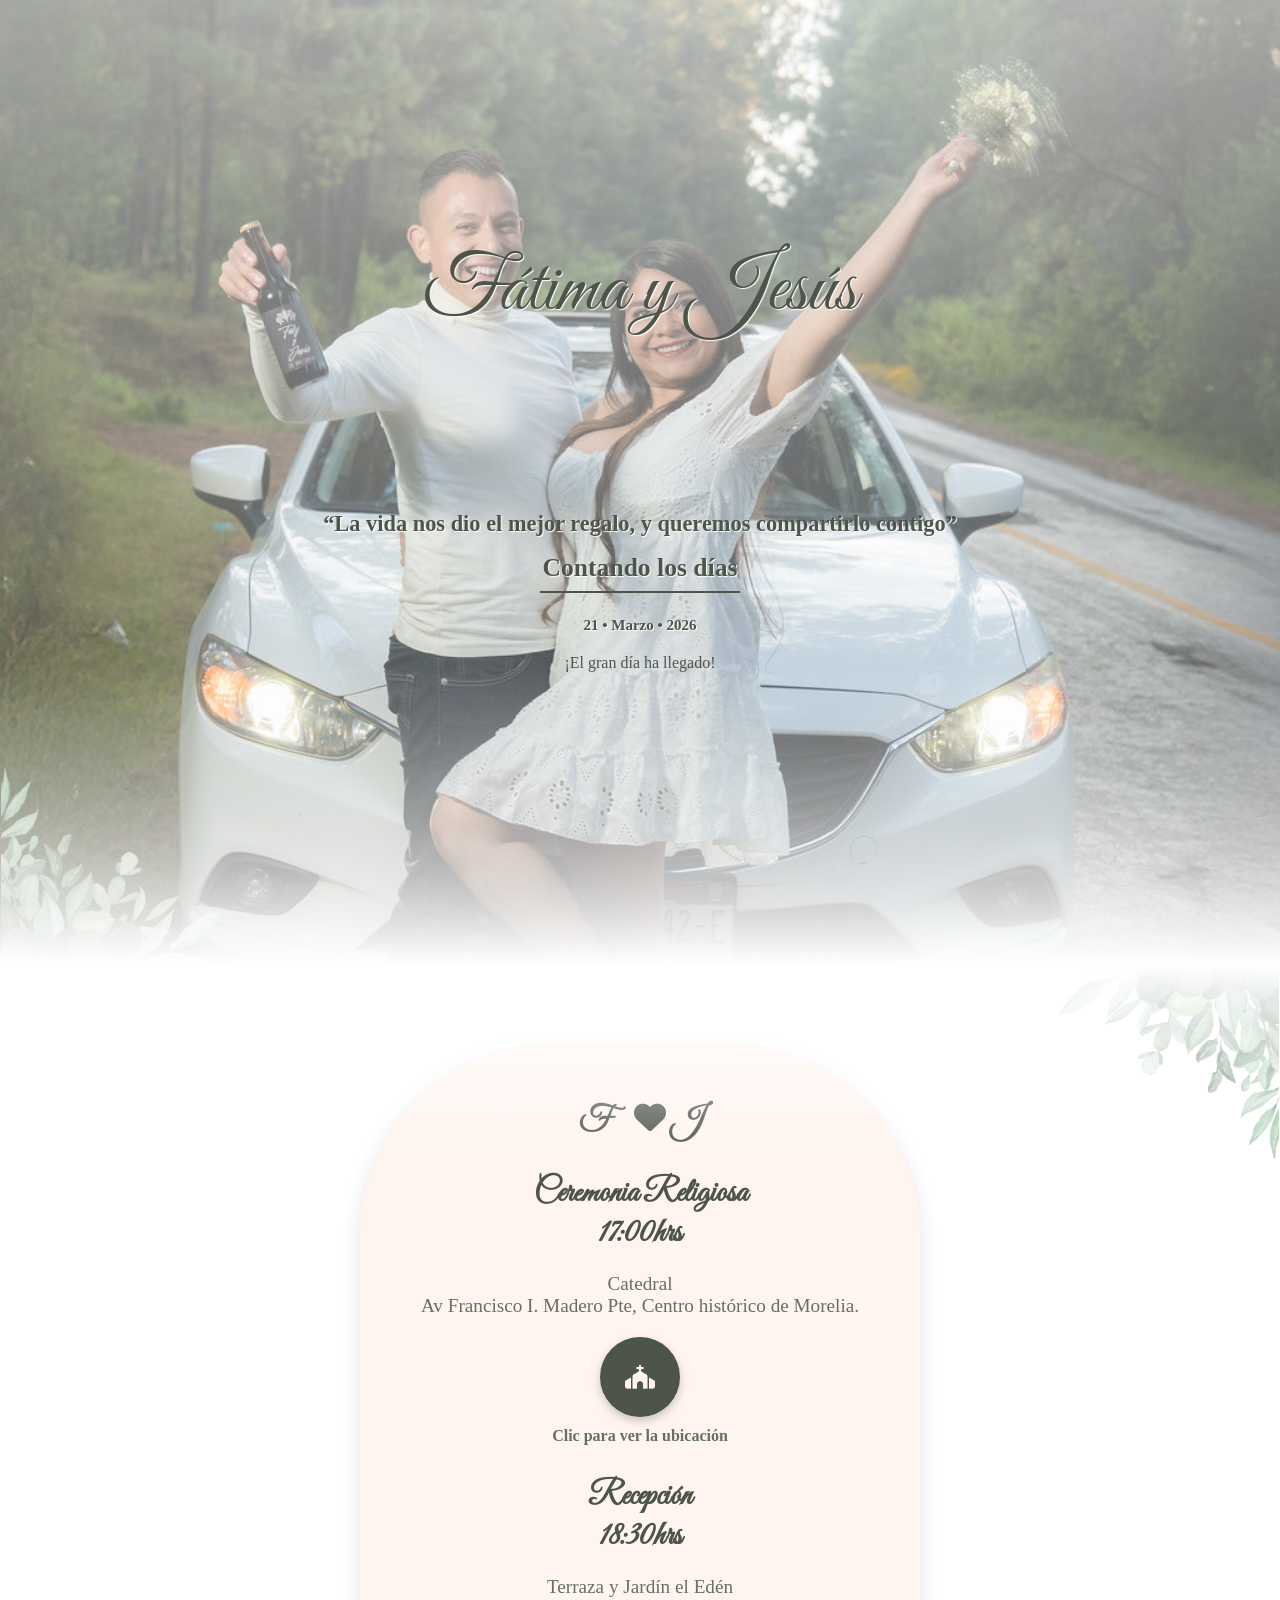
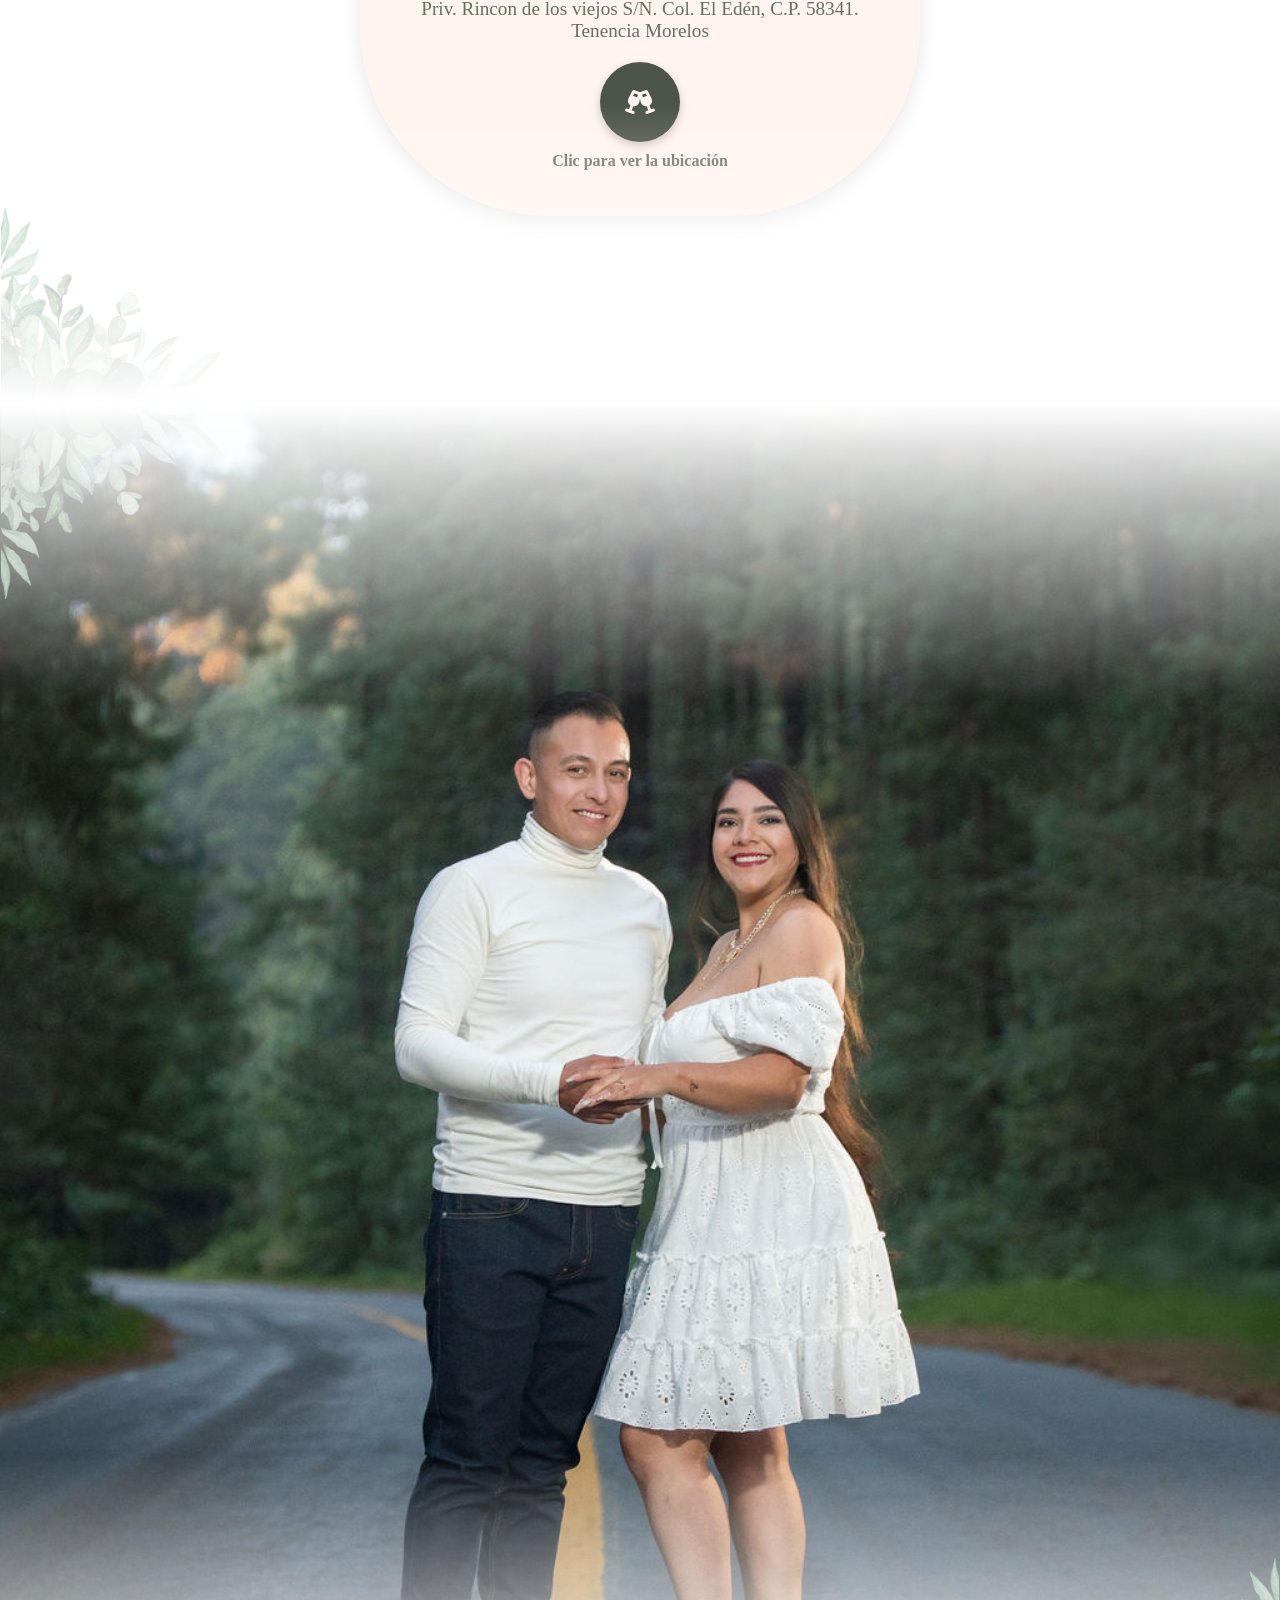
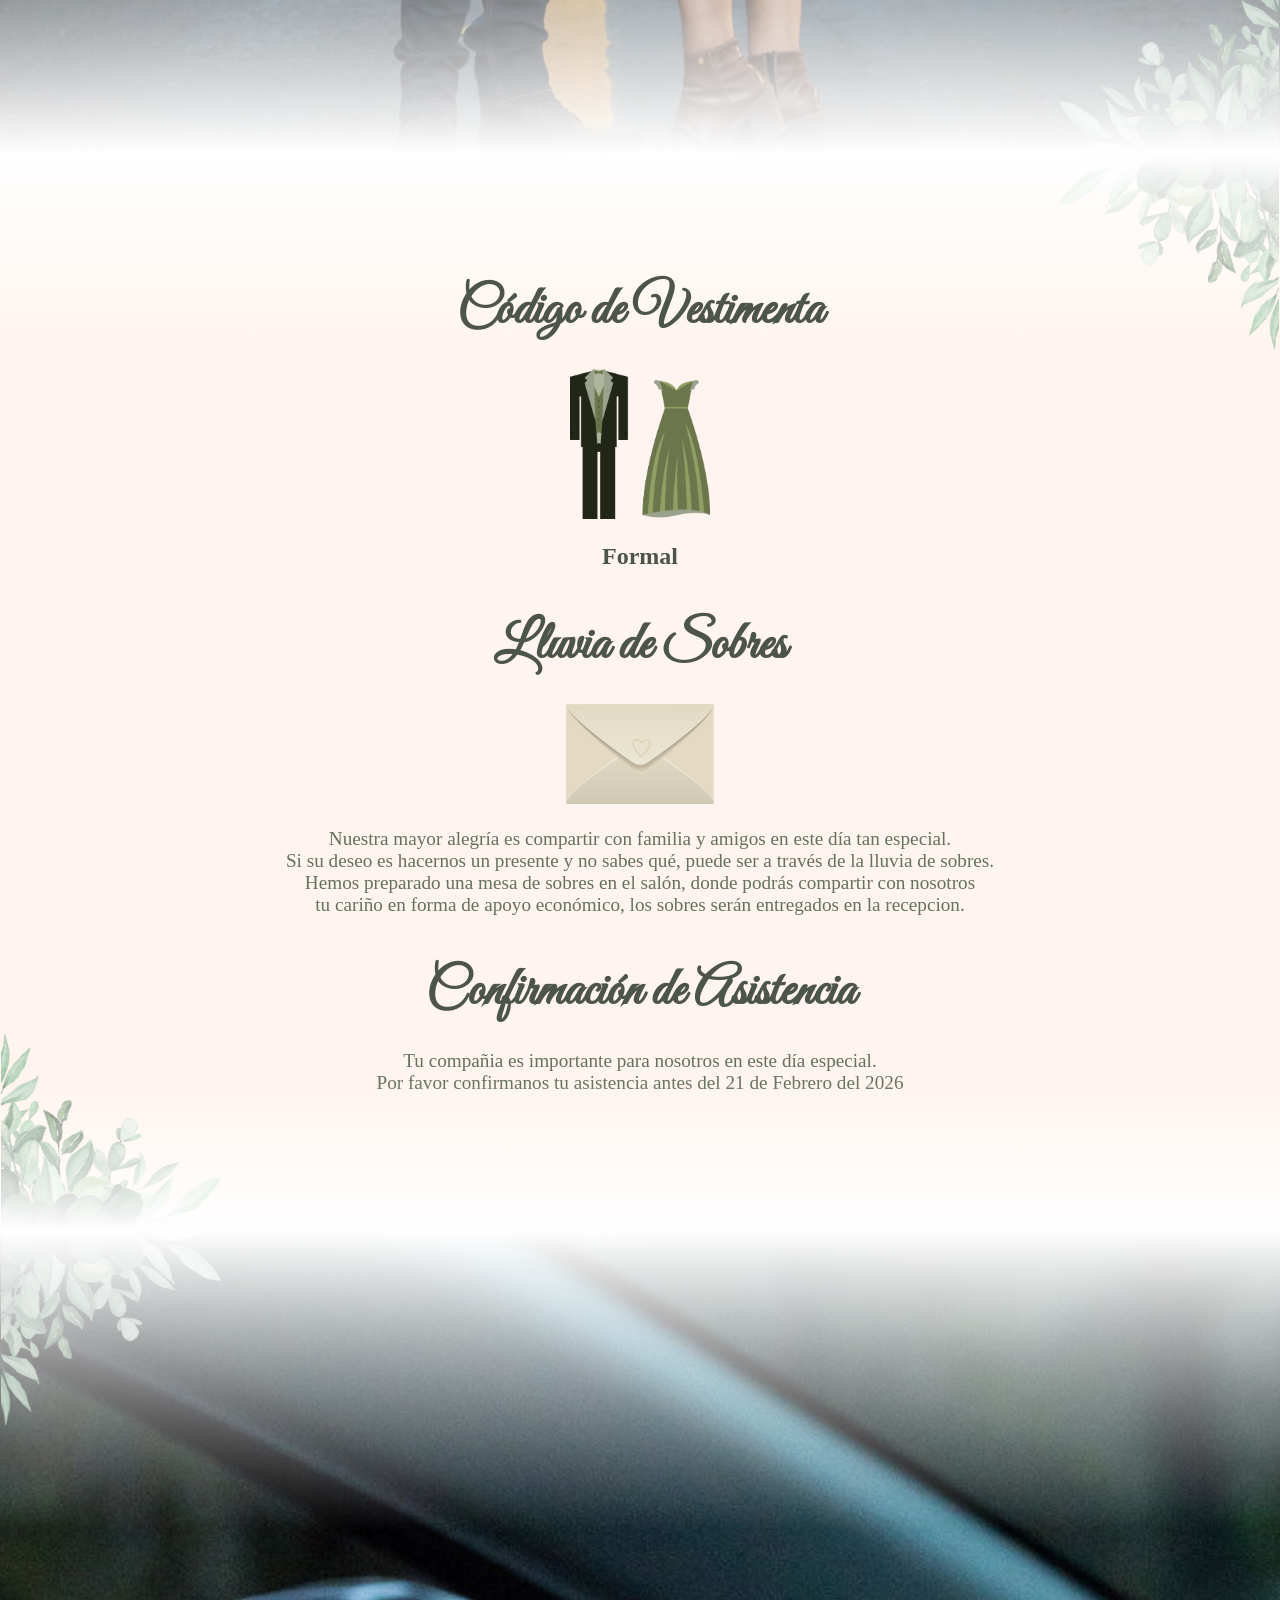
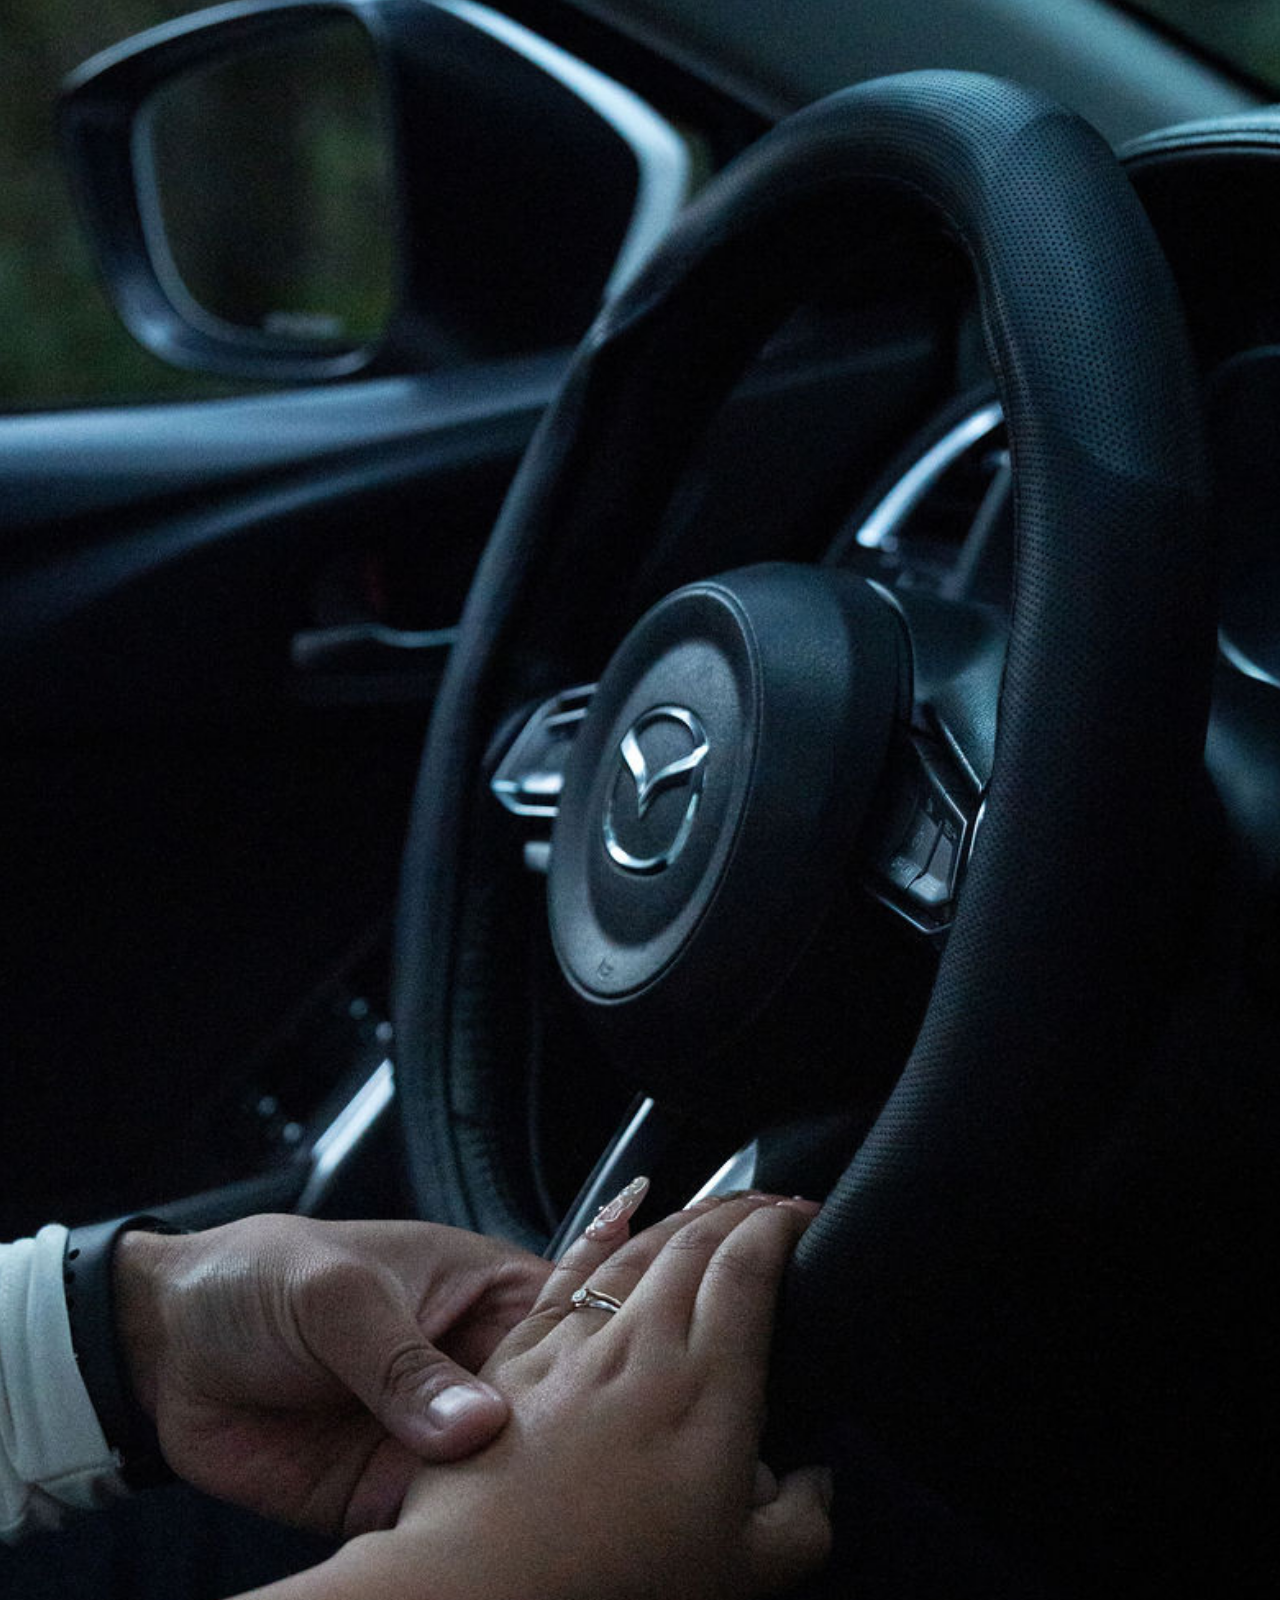
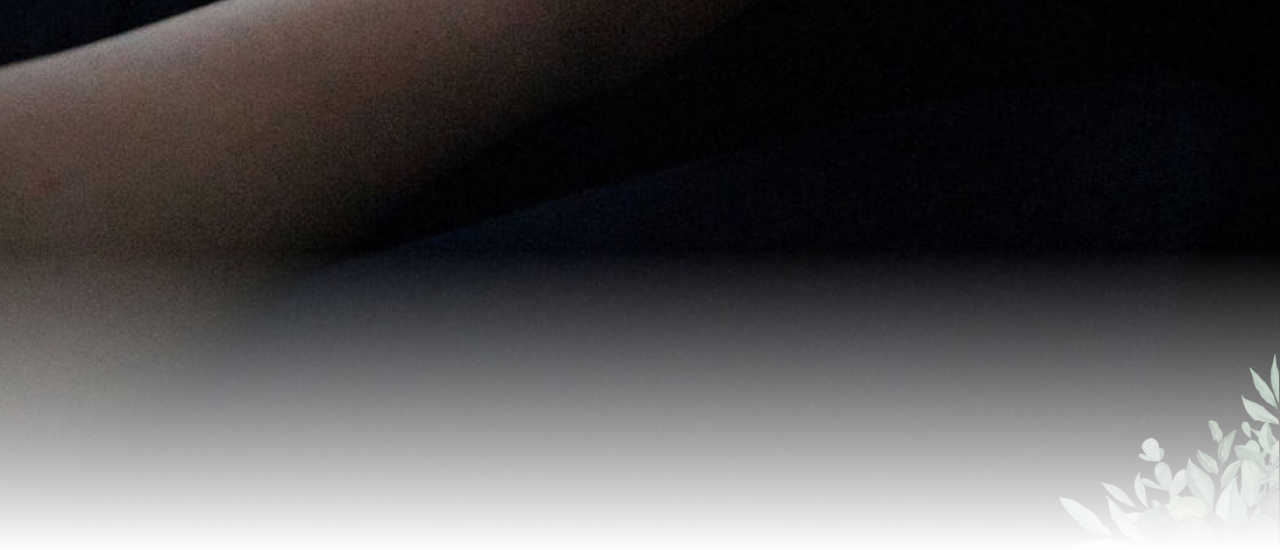
==== commit 3dc9b278: "Update invitacion.html" ====
--- a/invitacion.html
+++ b/invitacion.html
@@ -121,14 +121,7 @@
   <div class="itinerary-overlay-bottom"></div>
 </section>
   -->
-<section class="photo-section-car">
-  <div class="photo-overlay-top"></div>
-  <img src="ornamento-1.png" alt="Decoración esquina" class="corner-photo top-left"> 
-  <img src="ornamento-4.png" alt="Decoración esquina" class="corner-photo bottom-right">
-
-  <img src="SAVETHEDATE-40.jpg" alt="Foto del evento" class="photo-img">
-  <div class="photo-overlay-bottom"></div>
-</section>
+
 <section class="itinerary-section">
   <div class="itinerary-overlay"></div>
   <h2 class="itinerary-title">Código de Vestimenta</h2>
@@ -162,6 +155,14 @@
     <br><br>
   <div class="itinerary-overlay-bottom"></div>
 </section>
+  <section class="photo-section-car">
+  <div class="photo-overlay-top"></div>
+  <img src="ornamento-1.png" alt="Decoración esquina" class="corner-photo top-left"> 
+  <img src="ornamento-4.png" alt="Decoración esquina" class="corner-photo bottom-right">
+
+  <img src="SAVETHEDATE-40.jpg" alt="Foto del evento" class="photo-img">
+  <div class="photo-overlay-bottom"></div>
+</section>
   
   <script>
     const targetDate = new Date("March 21, 2026 00:00:00").getTime();
@@ -306,3 +307,4 @@
 
 
 
+
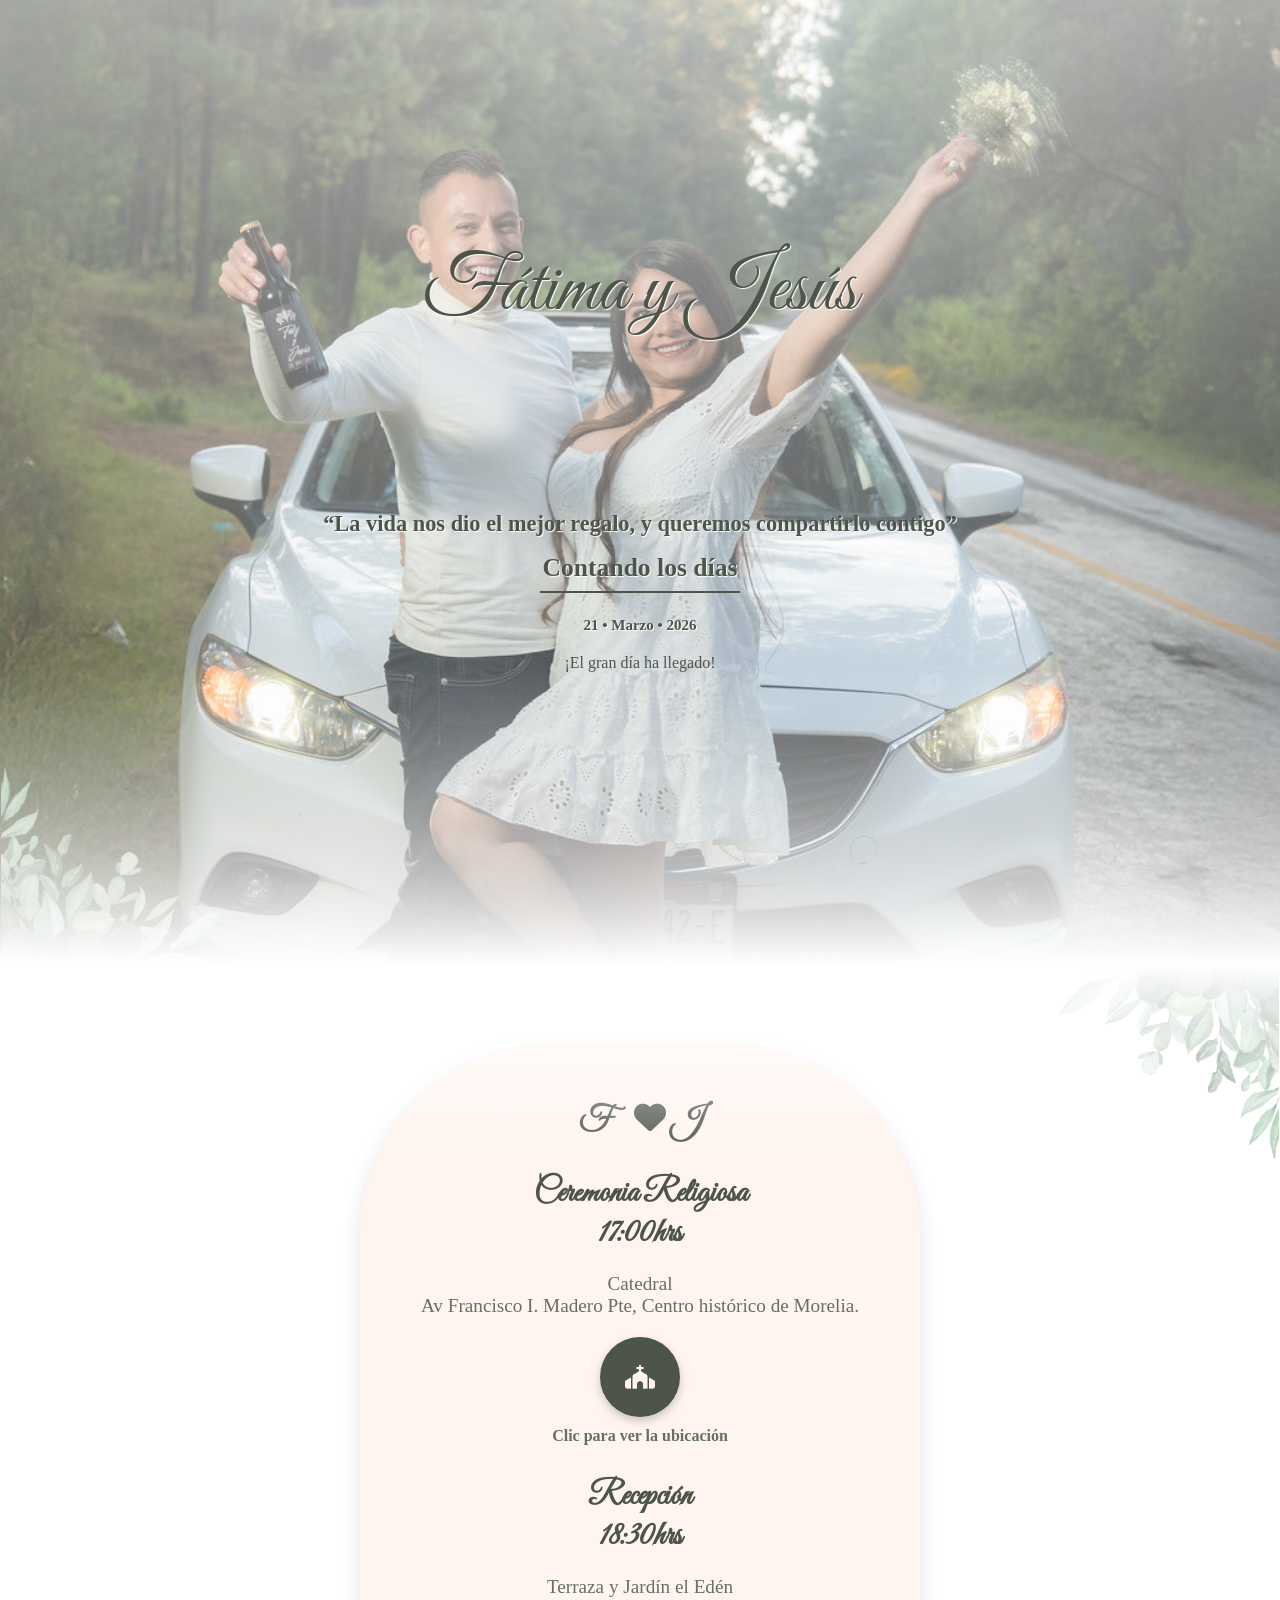
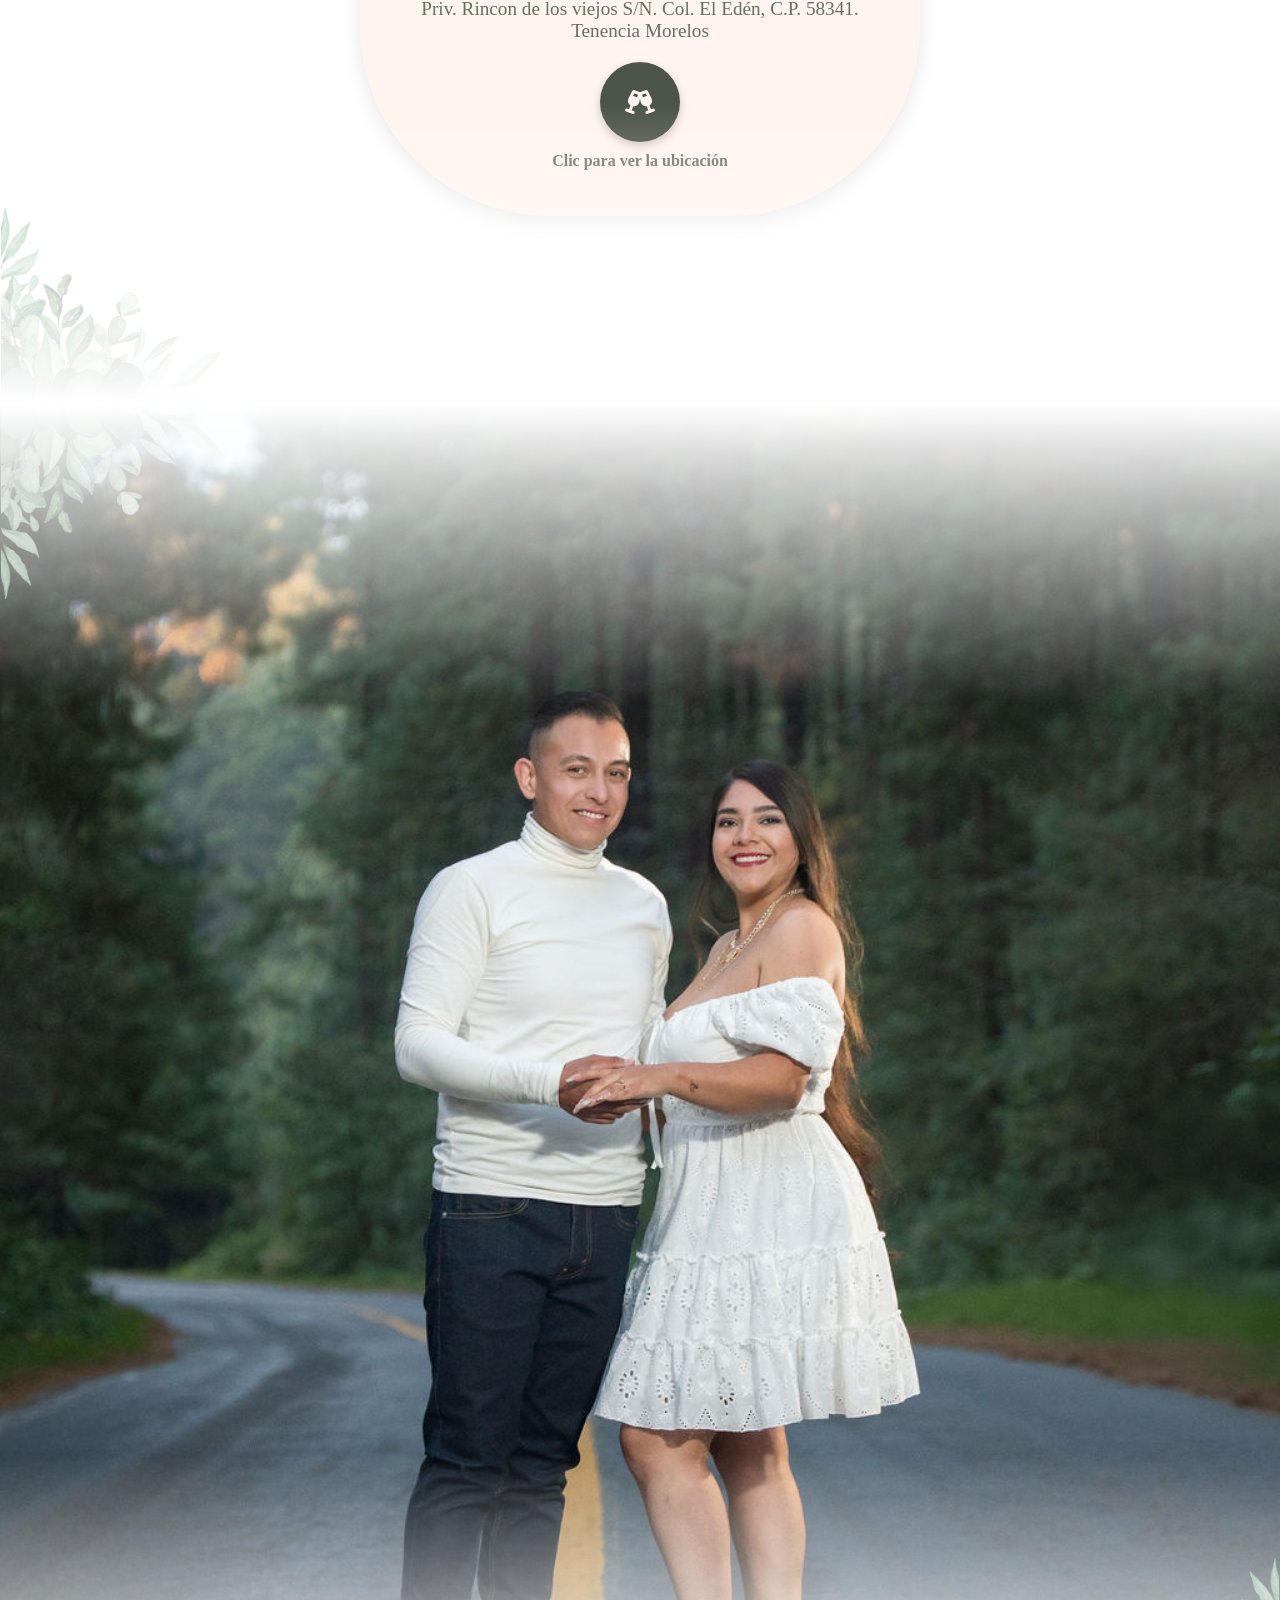
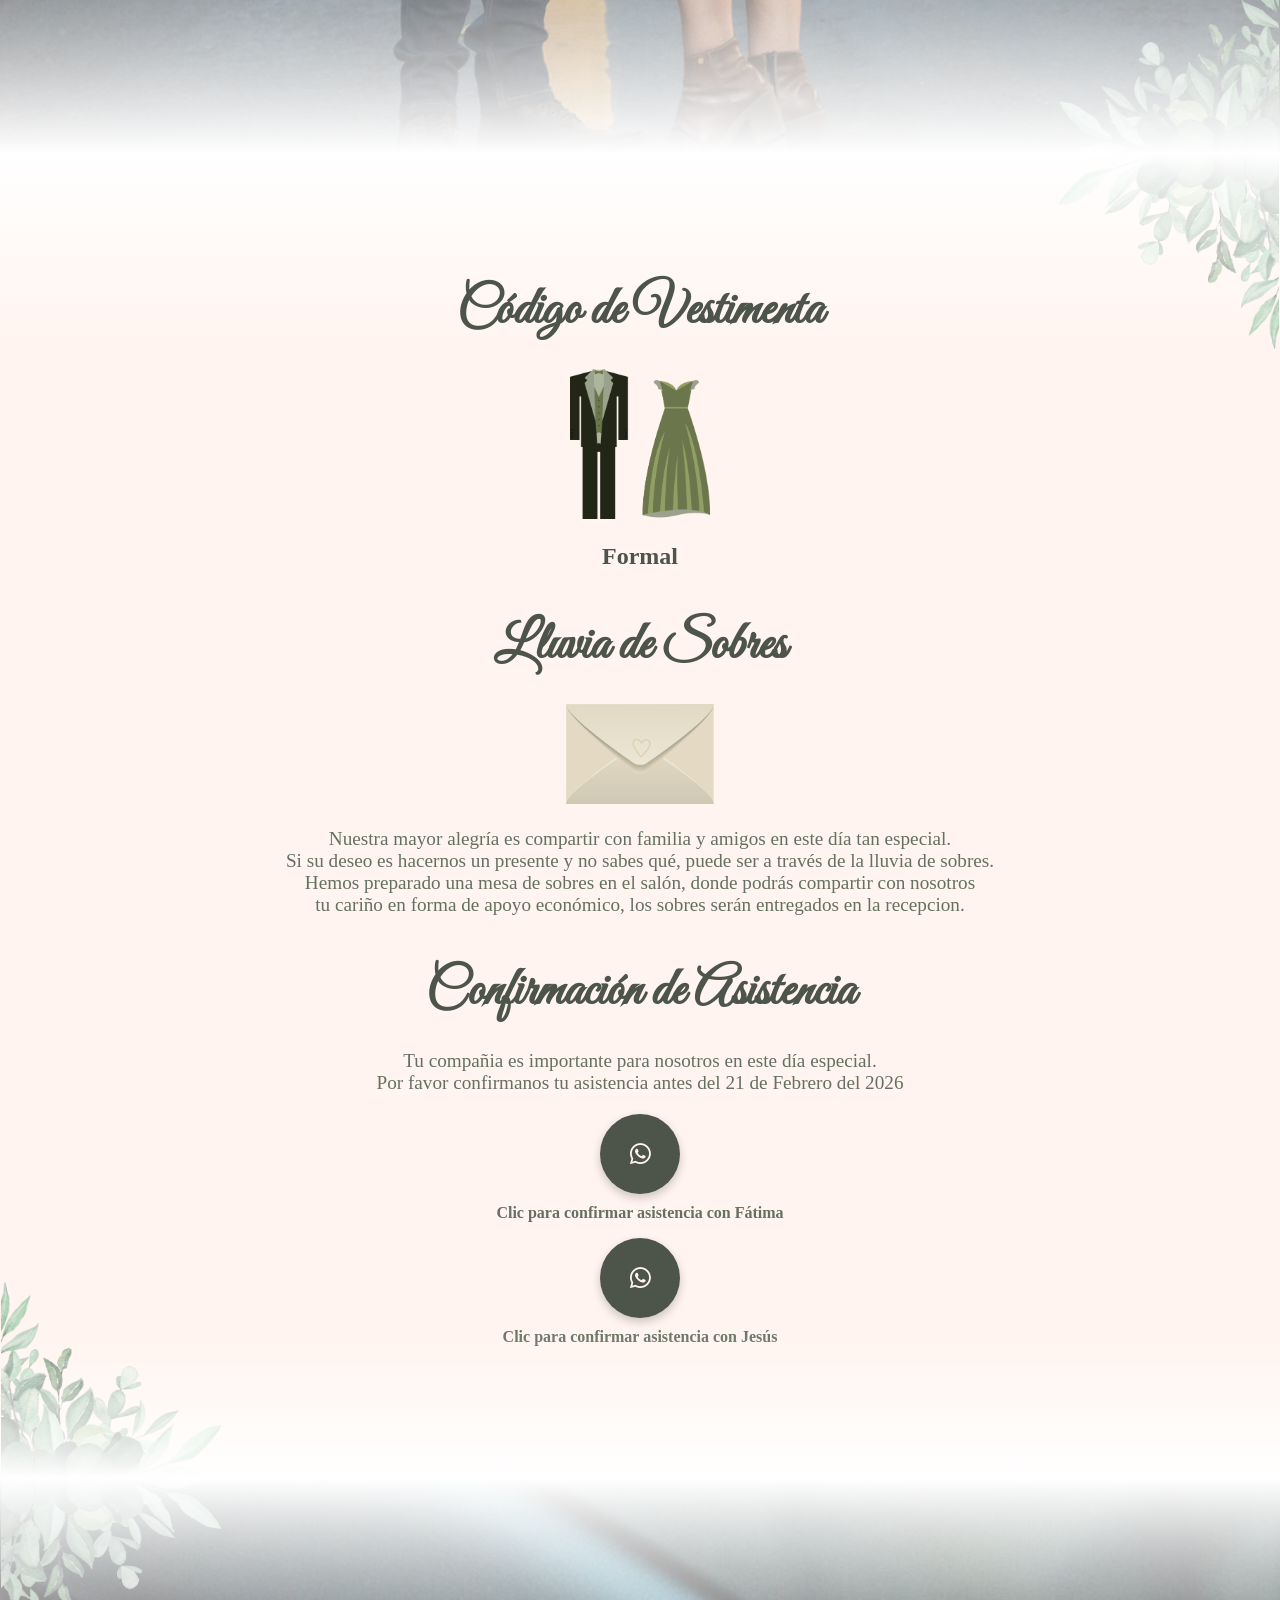
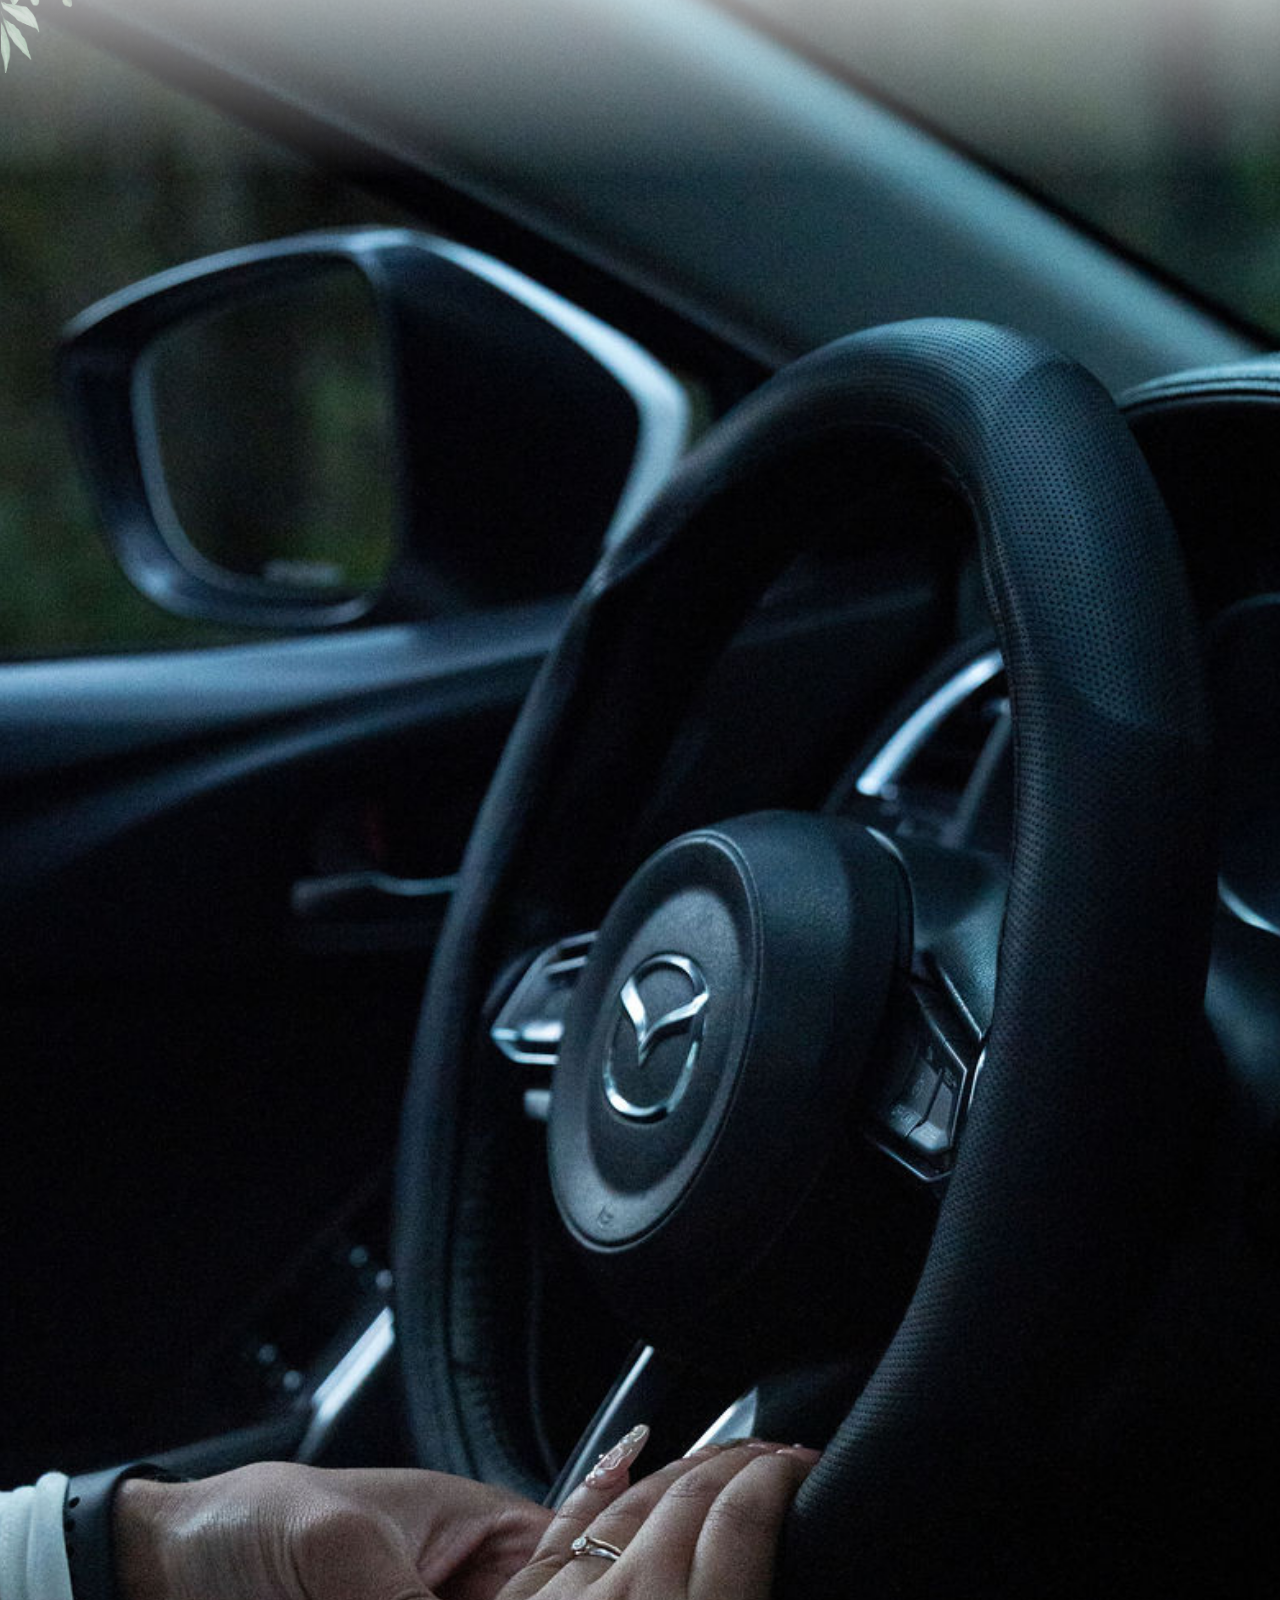
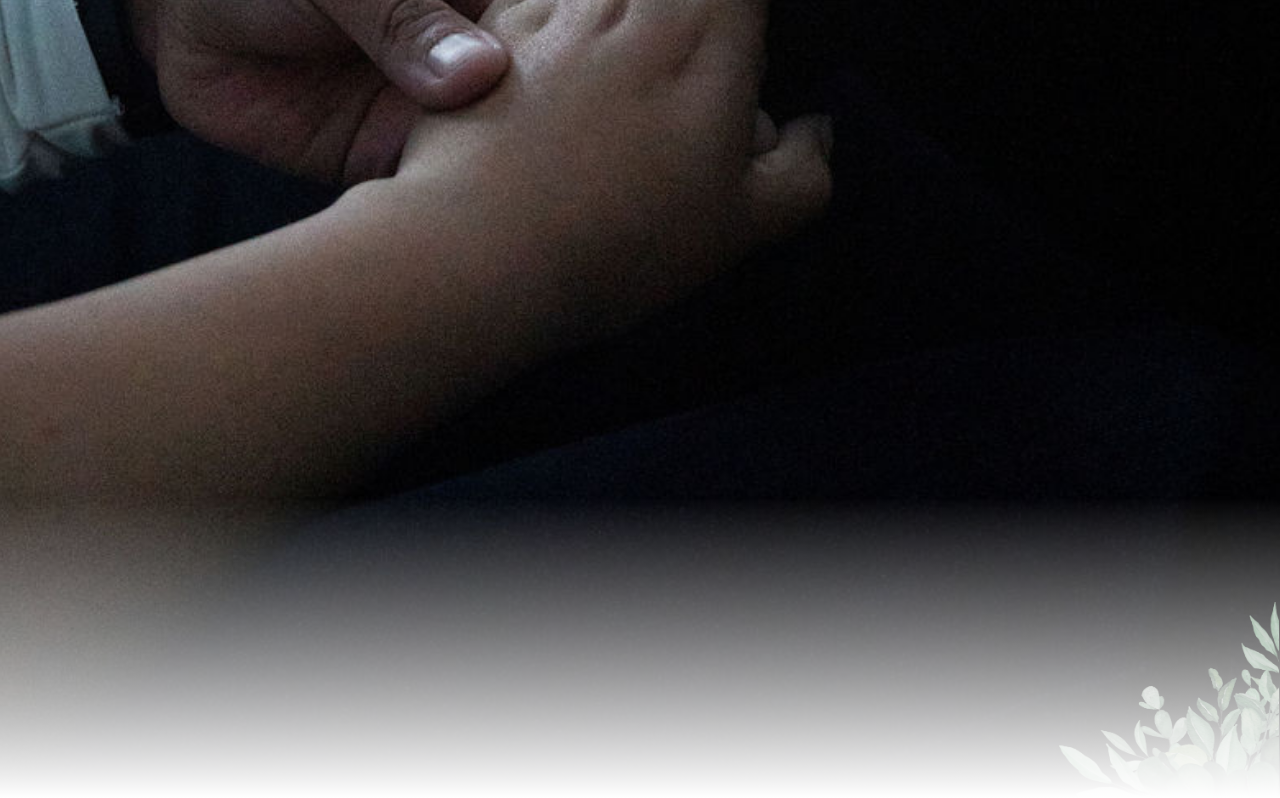
==== commit 98fbc465: "Update invitacion.html" ====
--- a/invitacion.html
+++ b/invitacion.html
@@ -142,16 +142,24 @@
    <p class="event-address">Tu compañia es importante para nosotros en este día especial. <br>
     Por favor confirmanos tu asistencia antes del 21 de Febrero del 2026
    </p>
-  <!--
+  
     <div class="event-location">
-      <a href="https://wa.me/nnnnnnnnnn?text=Hola,%20quiero%20confirmar%20mi%20asistencia%20a%20la%20boda" target="_blank">
+      <a href="https://wa.me/4434894330?text=Hola,%20quiero%20confirmar%20mi%20asistencia%20a%20la%20boda" target="_blank">
         <div class="icon-circle"> 
           <i class="fa-brands fa-whatsapp"></i>
         </div> 
       </a>
-      <p class="location-text">Clic para confirmar asistencia</p>
-    </div>
-  -->
+      <p class="location-text">Clic para confirmar asistencia con Fátima</p>
+    </div>
+  <div class="event-location">
+      <a href="https://wa.me/4431649947?text=Hola,%20quiero%20confirmar%20mi%20asistencia%20a%20la%20boda" target="_blank">
+        <div class="icon-circle"> 
+          <i class="fa-brands fa-whatsapp"></i>
+        </div> 
+      </a>
+      <p class="location-text">Clic para confirmar asistencia con Jesús</p>
+    </div>
+  
     <br><br>
   <div class="itinerary-overlay-bottom"></div>
 </section>
@@ -308,3 +316,4 @@
 
 
 
+
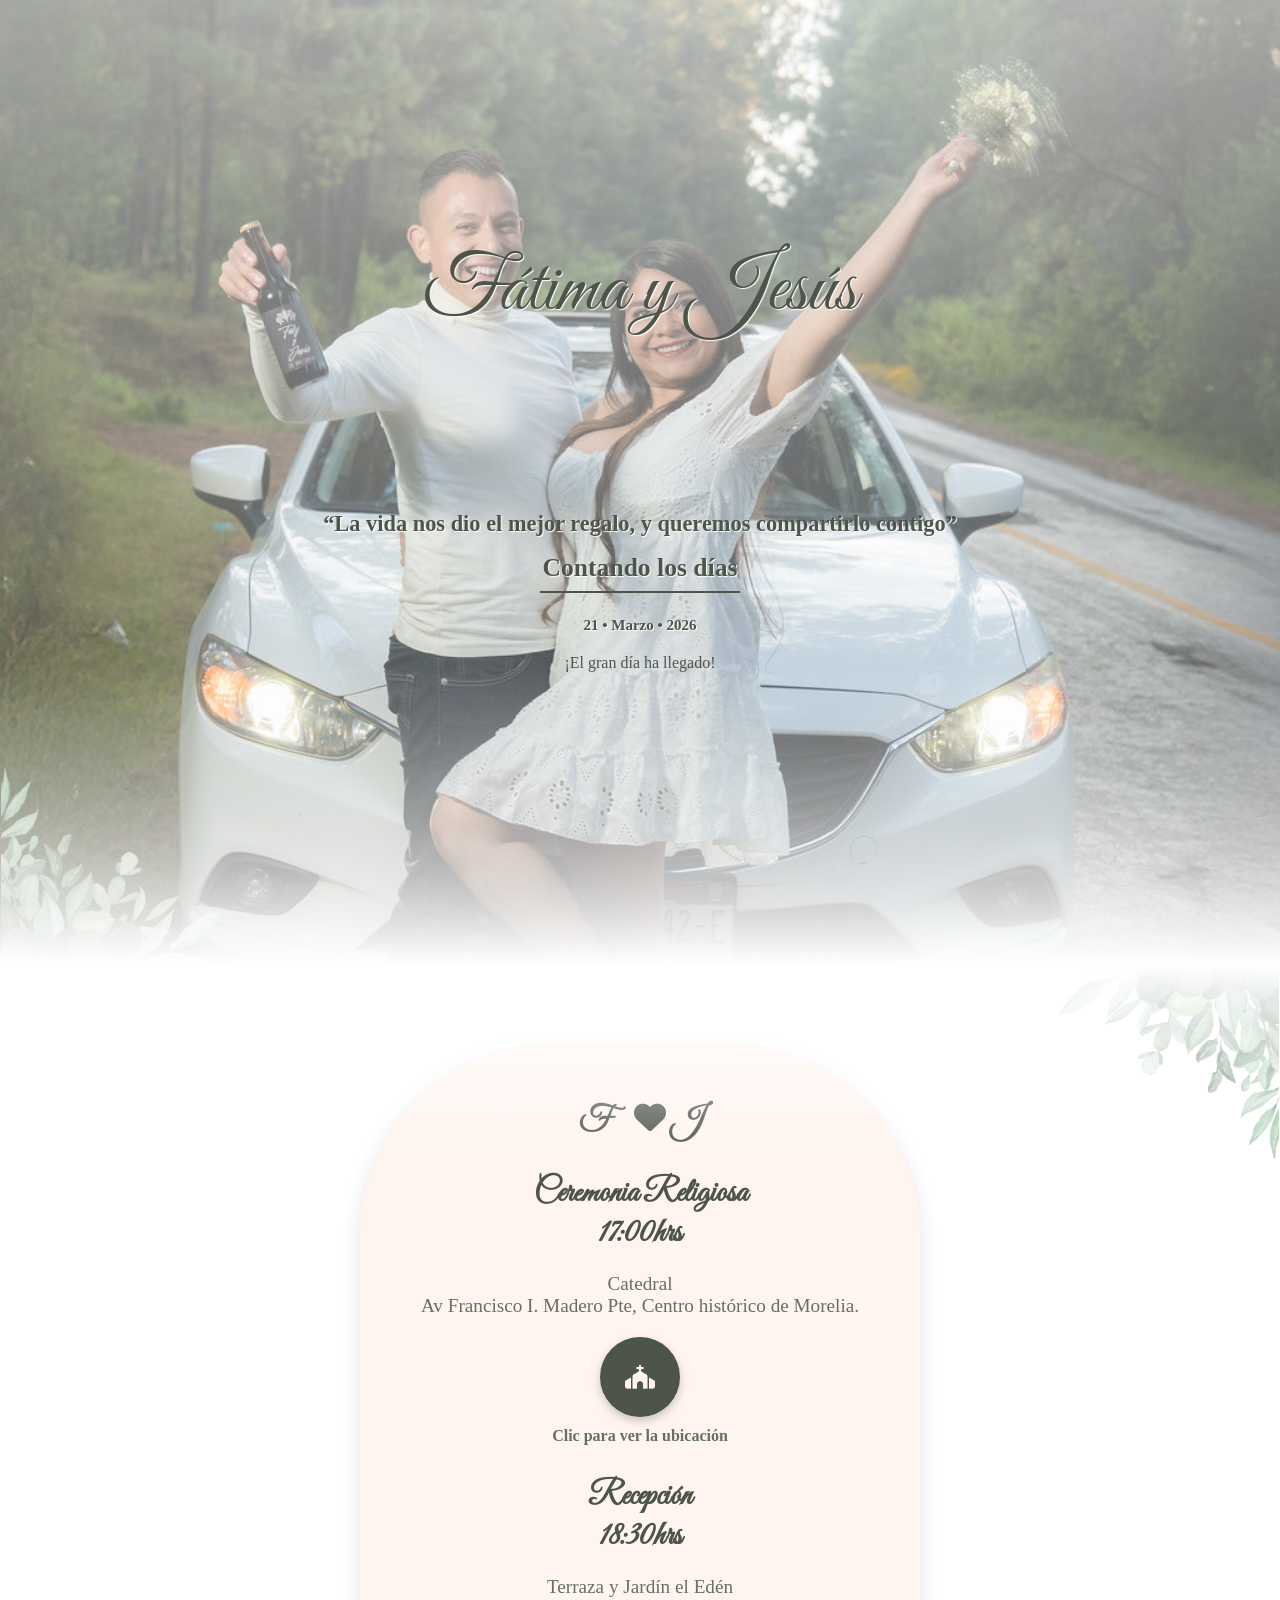
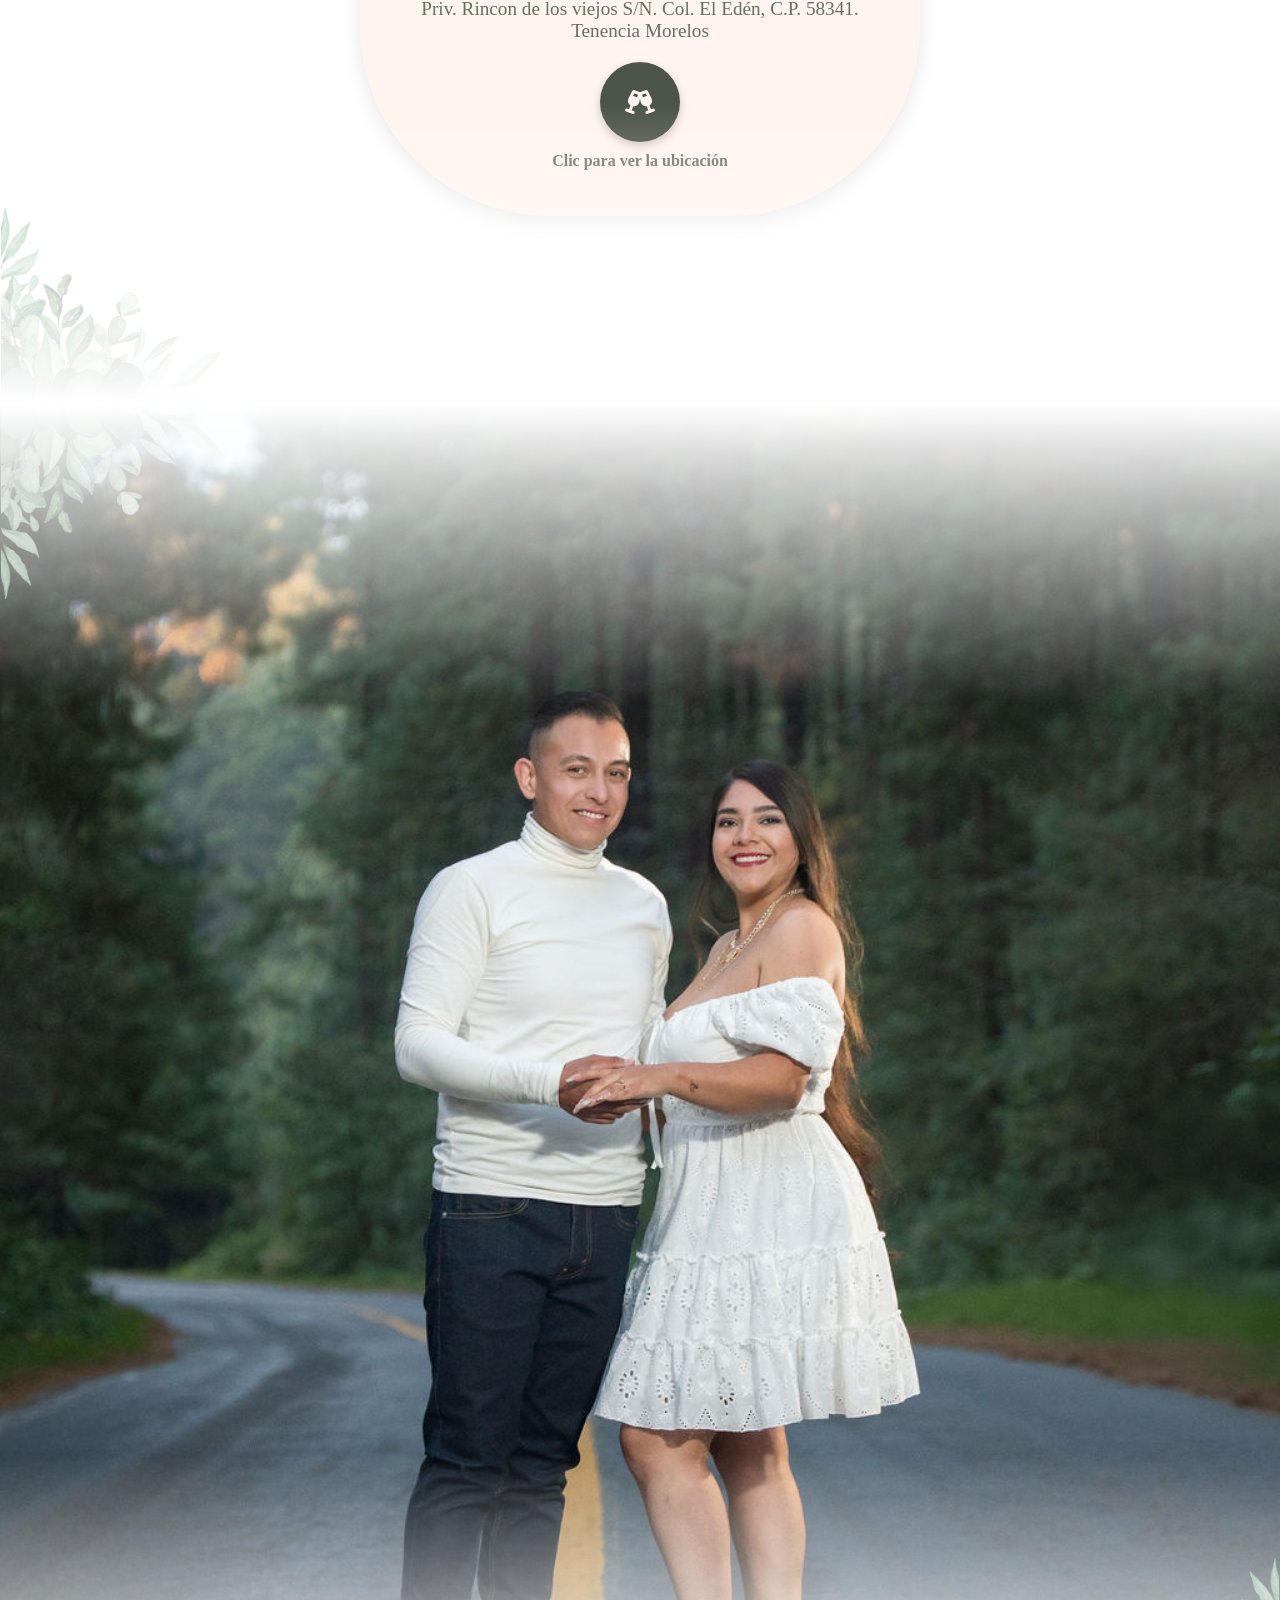
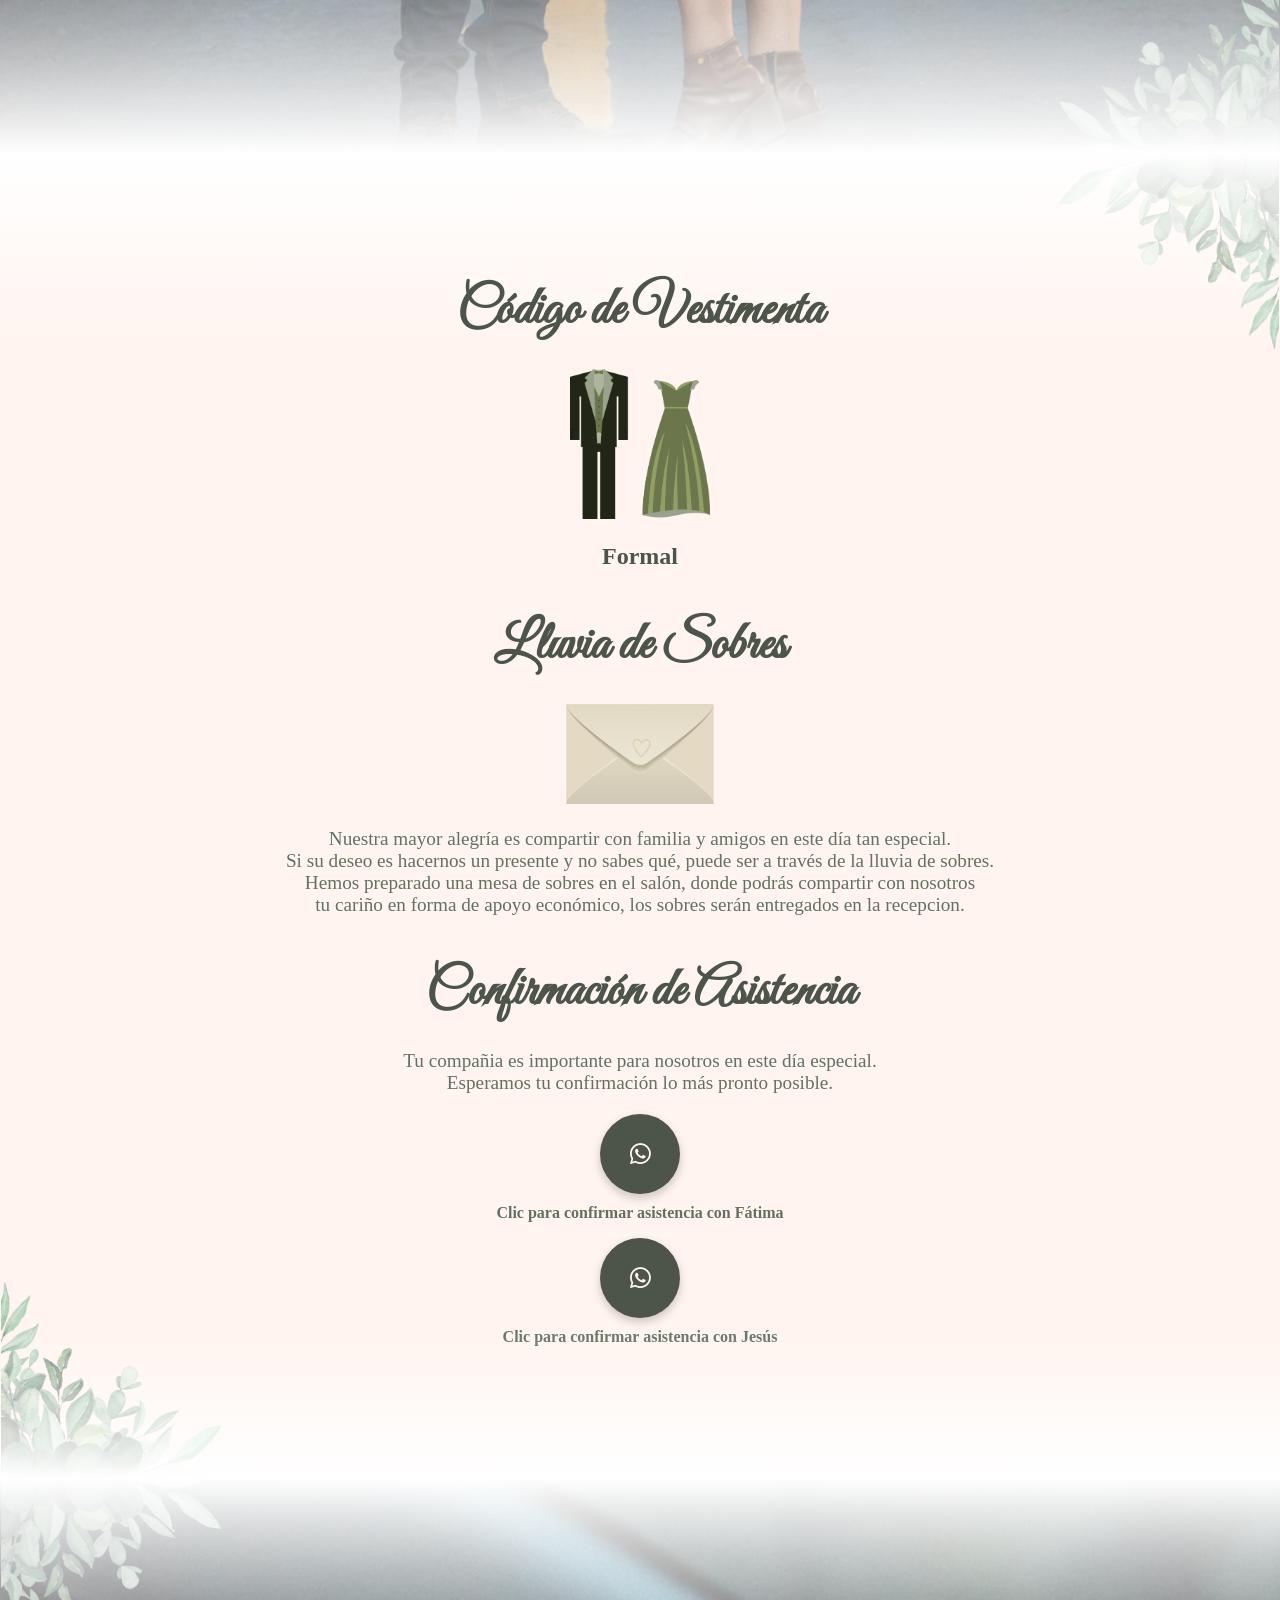
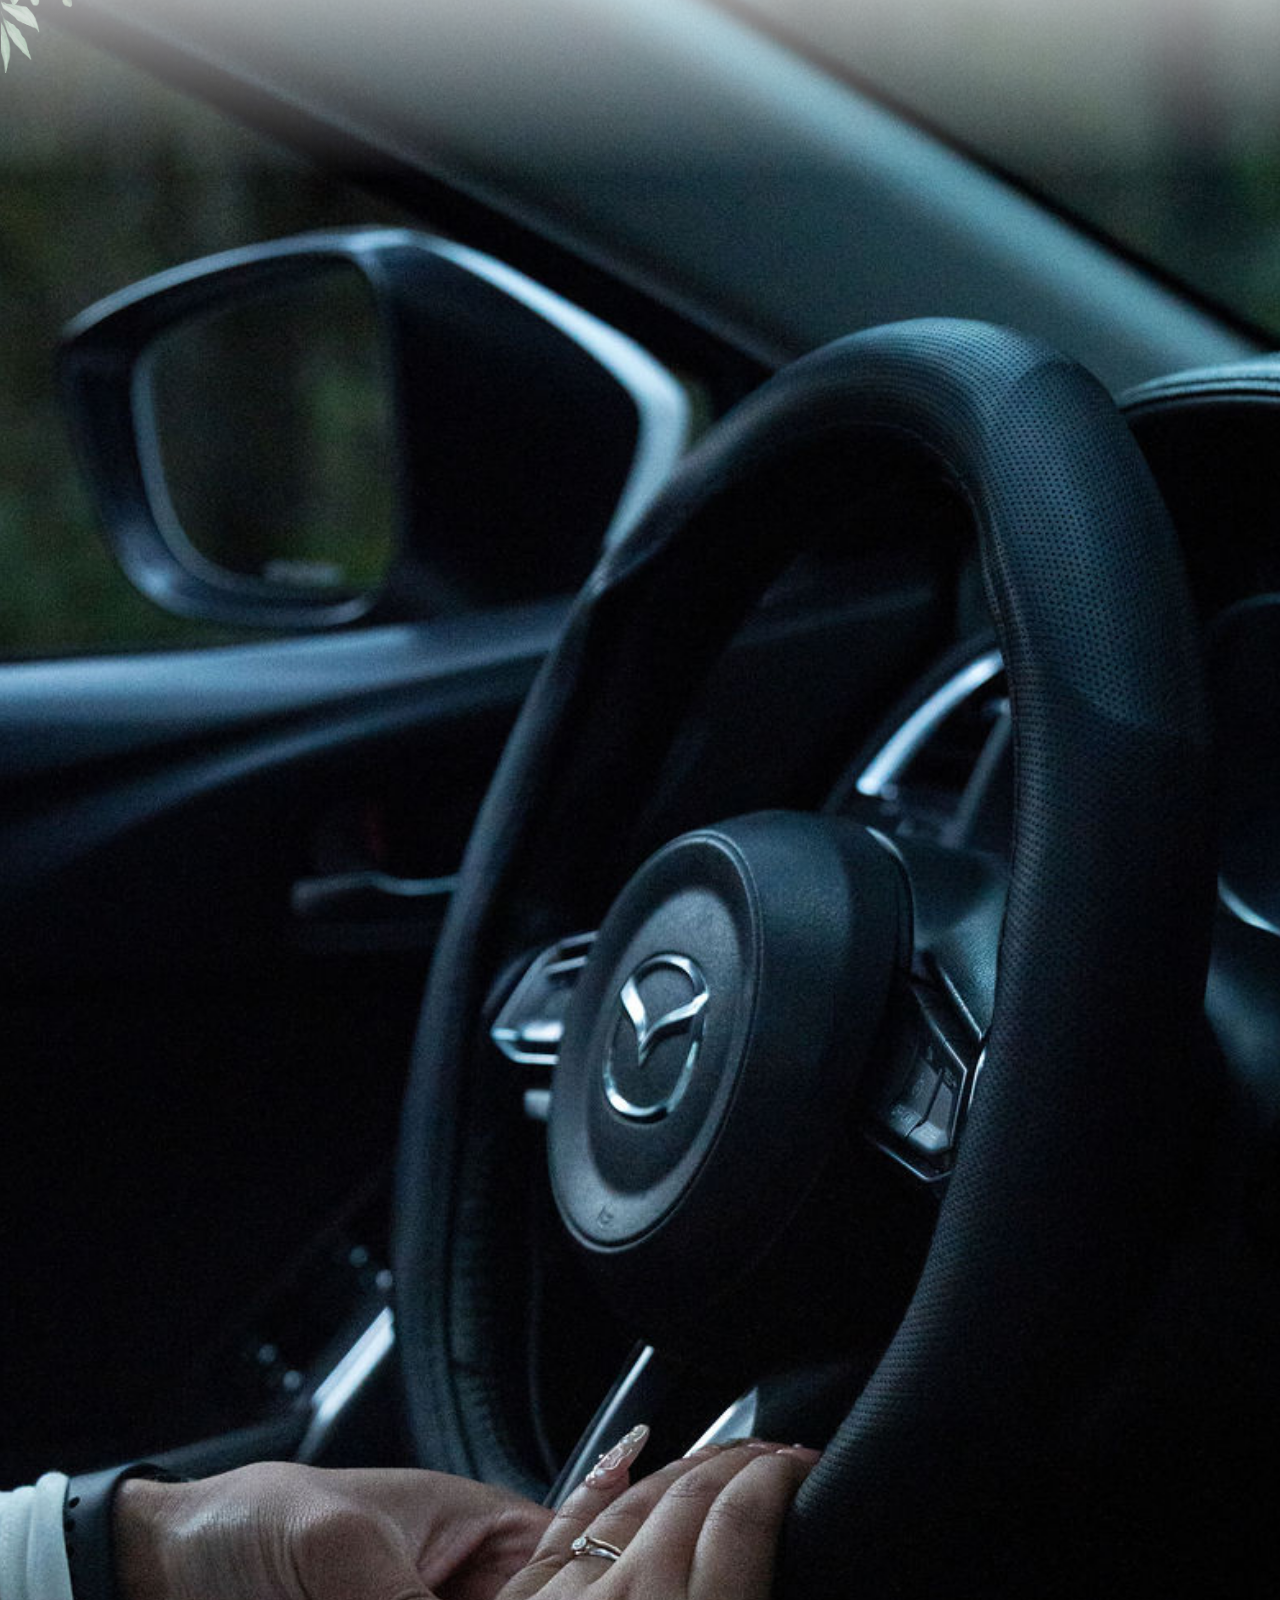
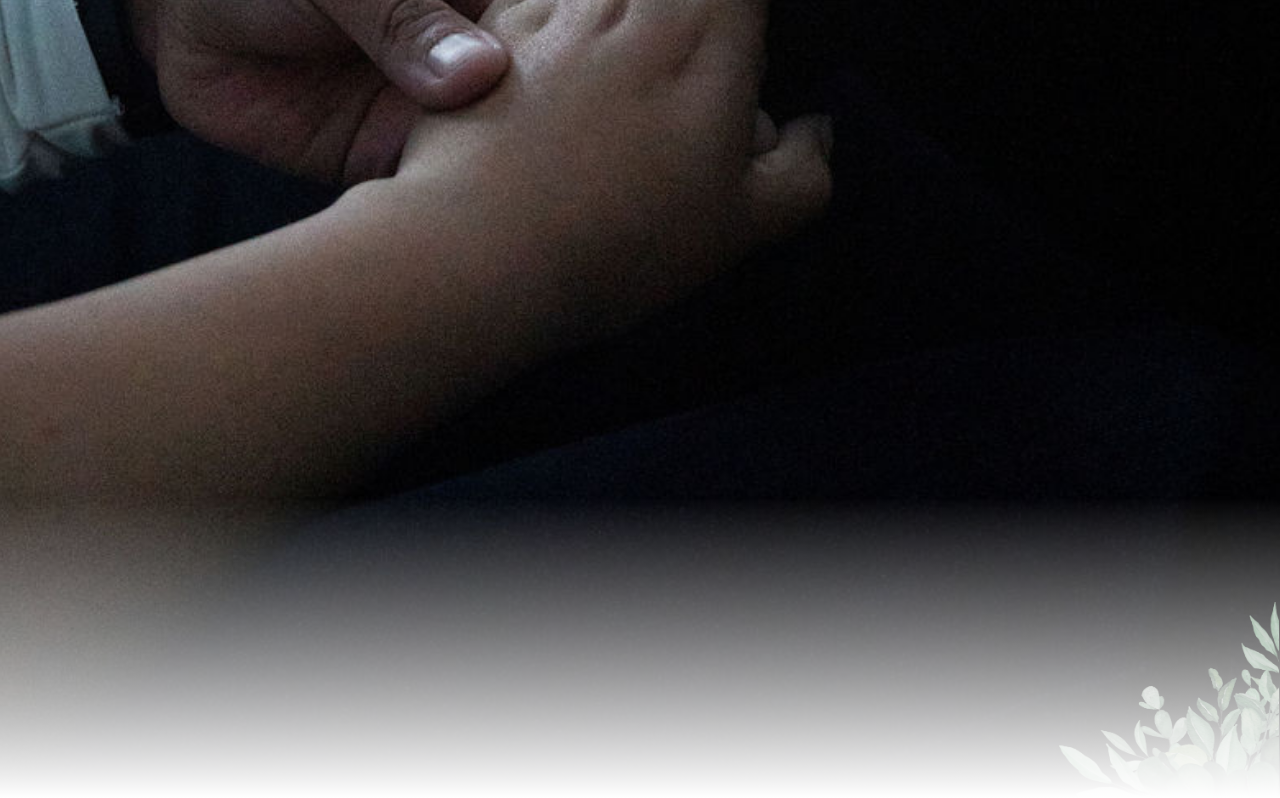
==== commit d877a04a: "Update invitacion.html" ====
--- a/invitacion.html
+++ b/invitacion.html
@@ -140,7 +140,7 @@
    </p>
    <h2 class="itinerary-title">Confirmación de Asistencia</h2>
    <p class="event-address">Tu compañia es importante para nosotros en este día especial. <br>
-    Por favor confirmanos tu asistencia antes del 21 de Febrero del 2026
+    Esperamos tu confirmación lo más pronto posible.
    </p>
   
     <div class="event-location">
@@ -317,3 +317,4 @@
 
 
 
+
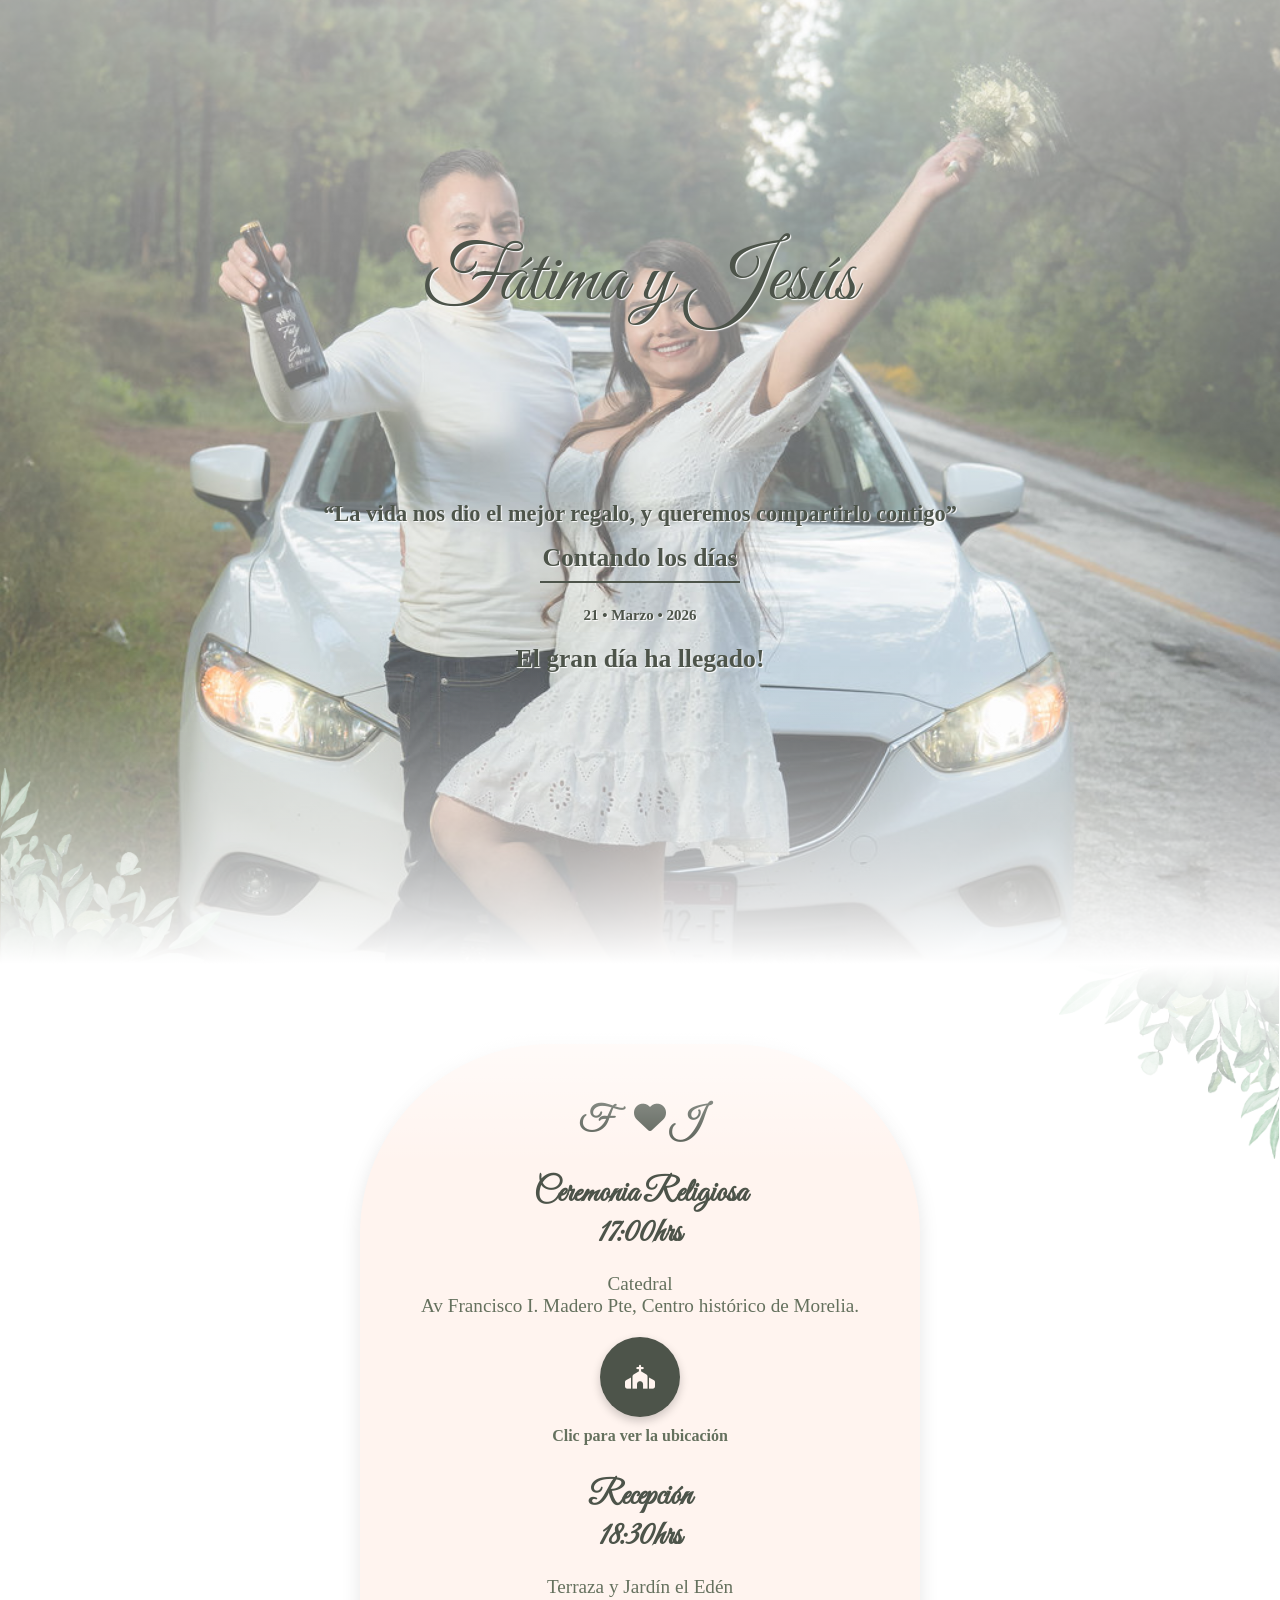
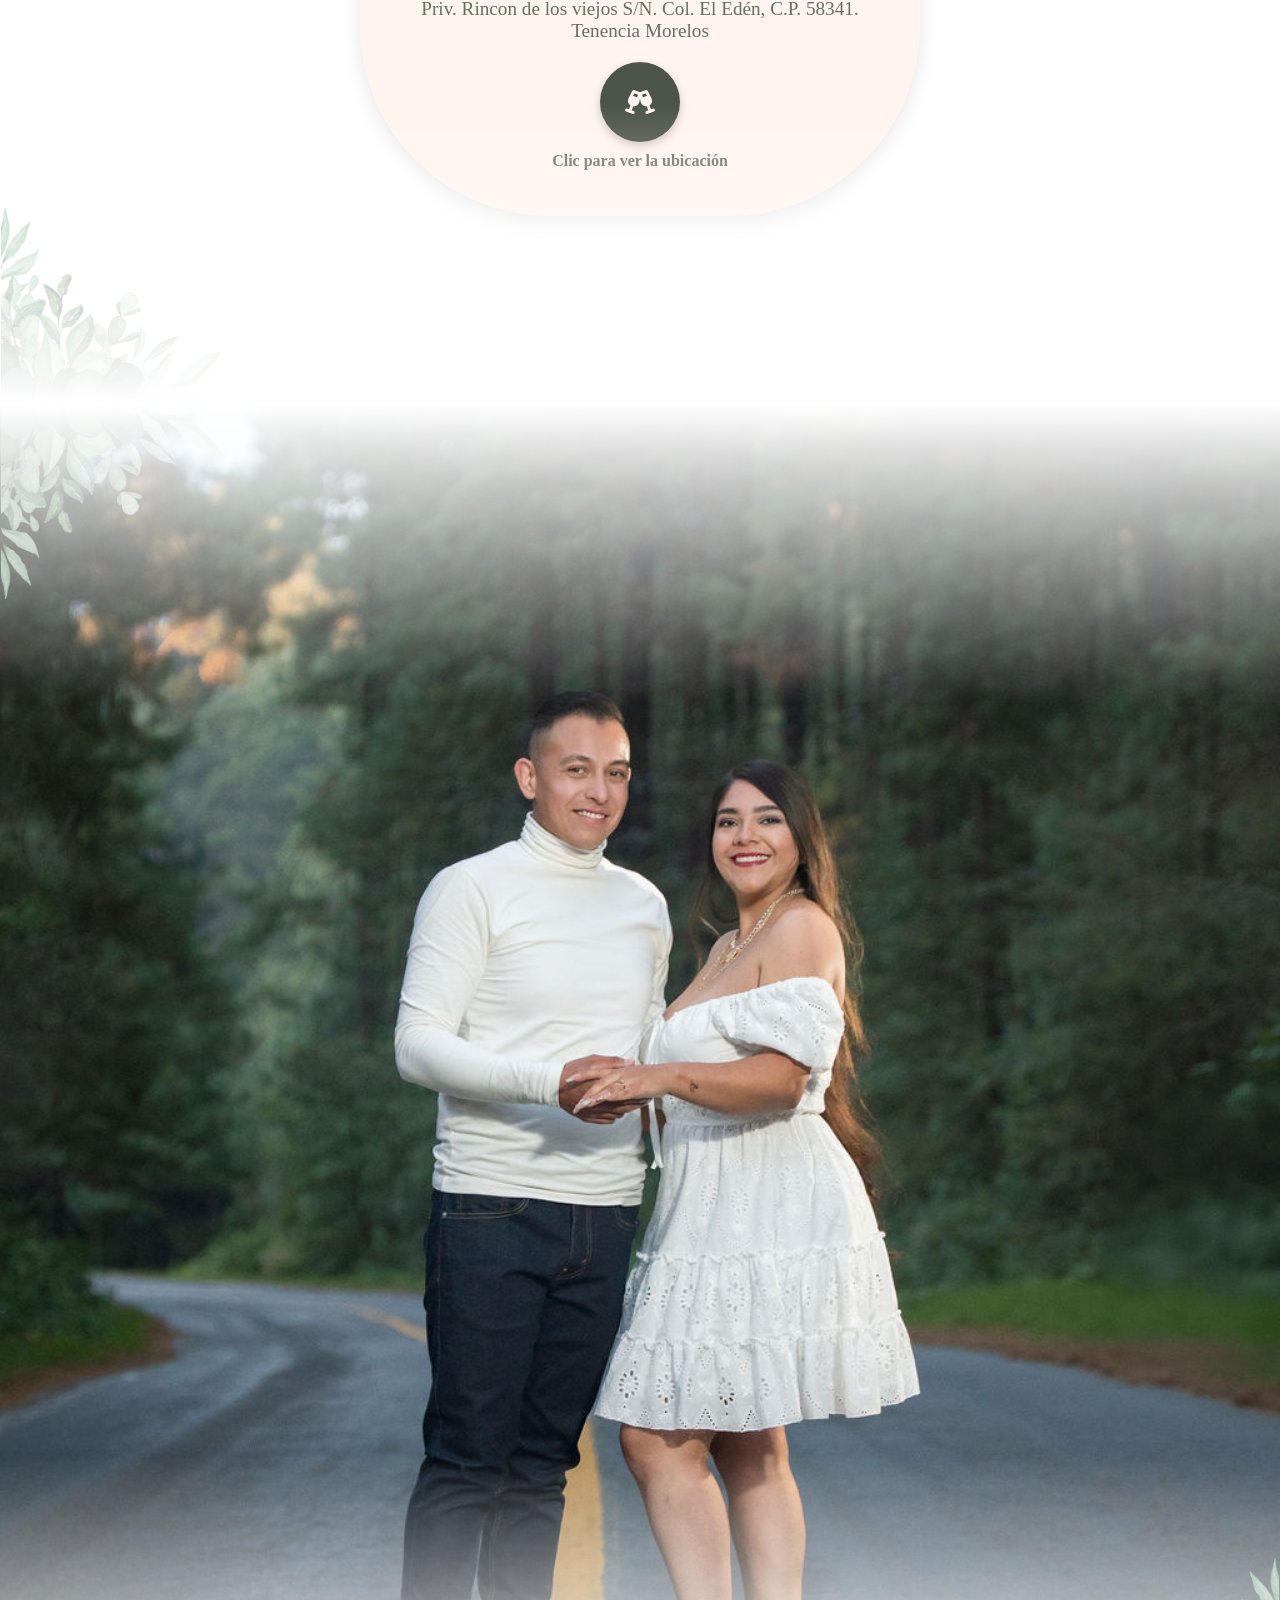
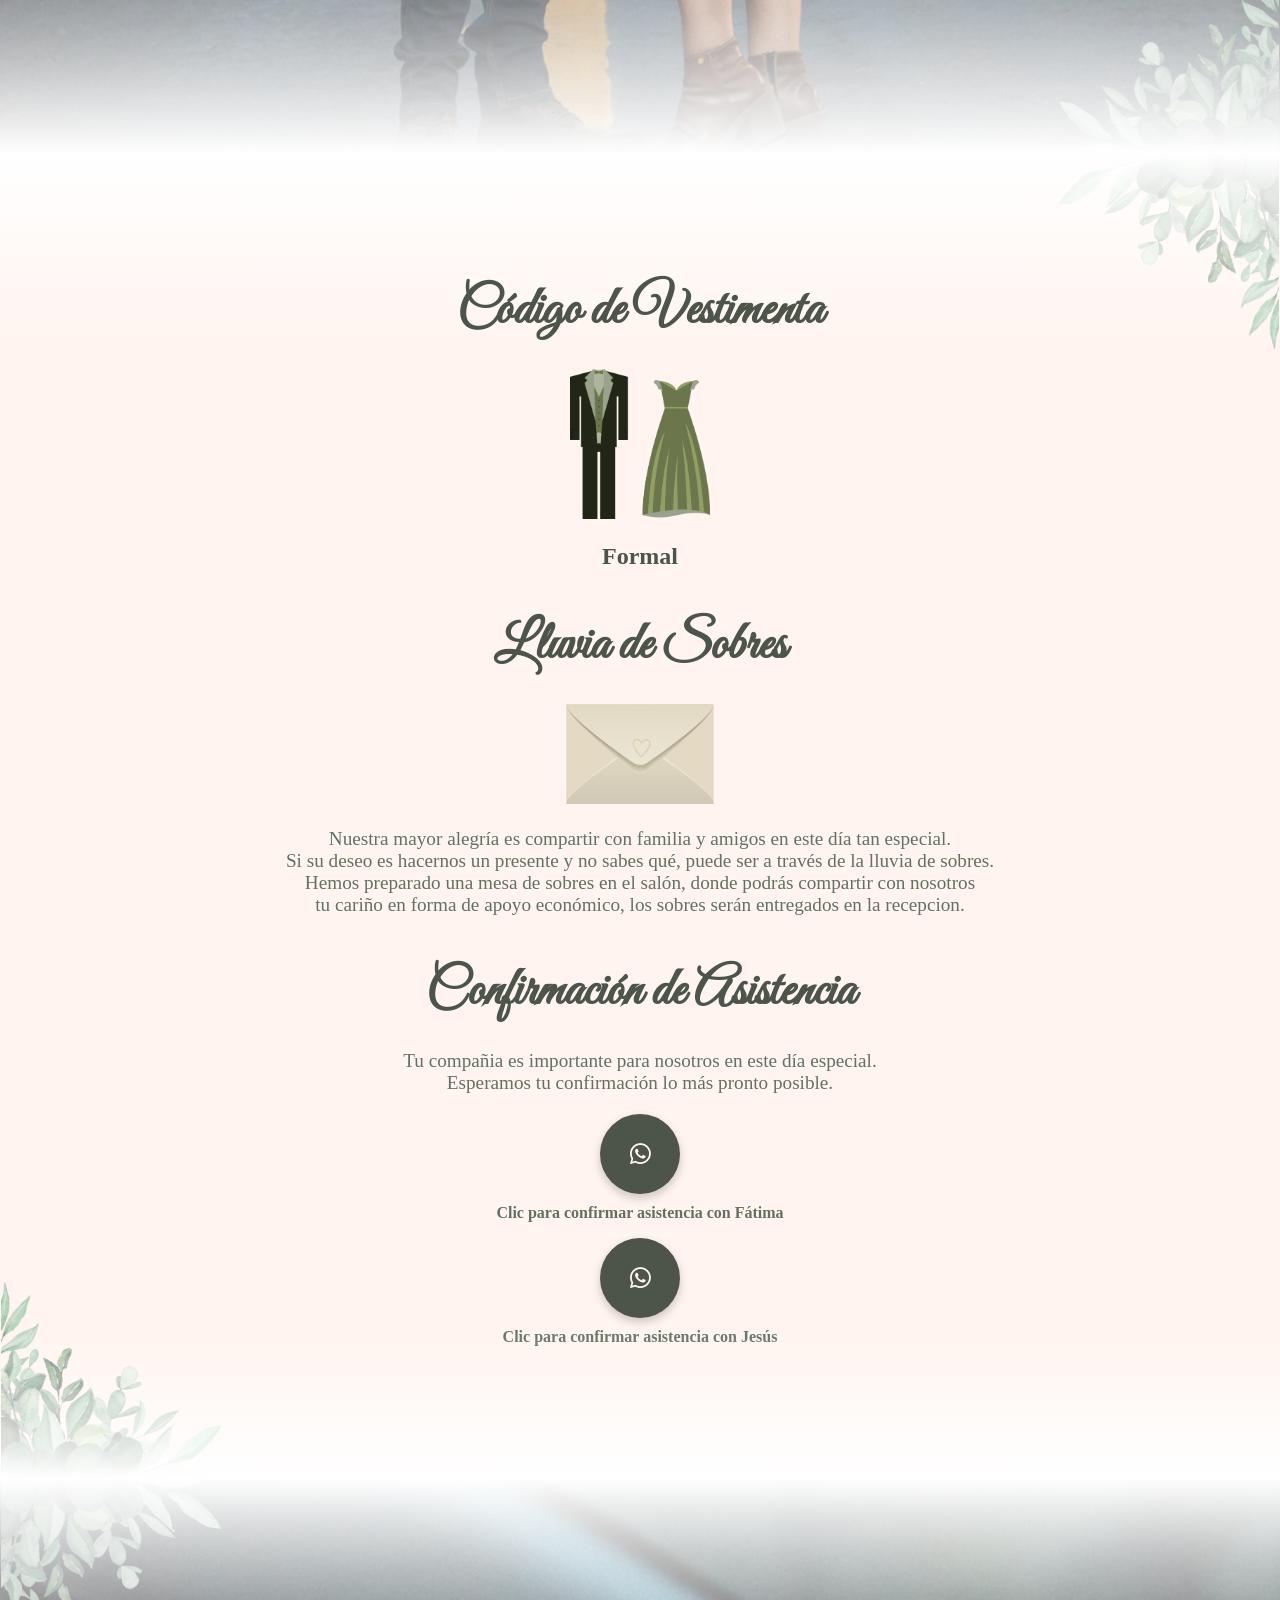
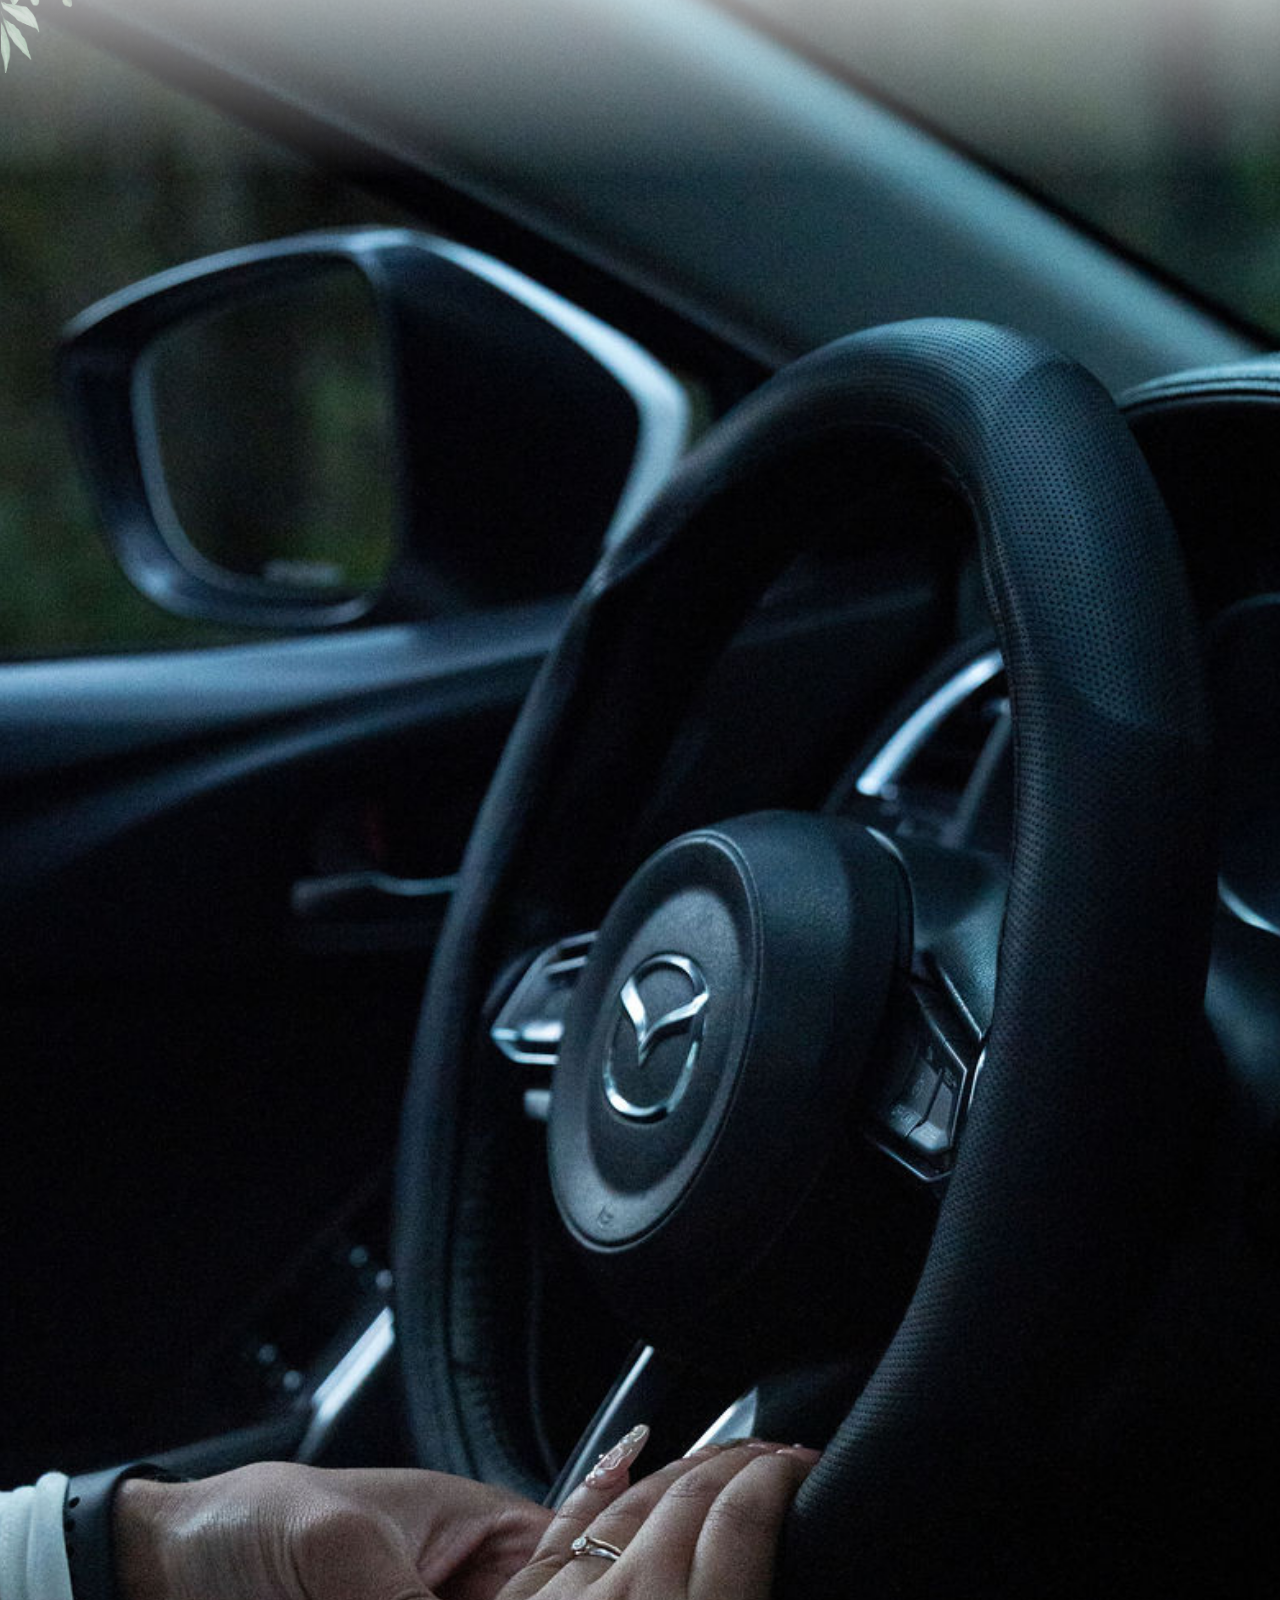
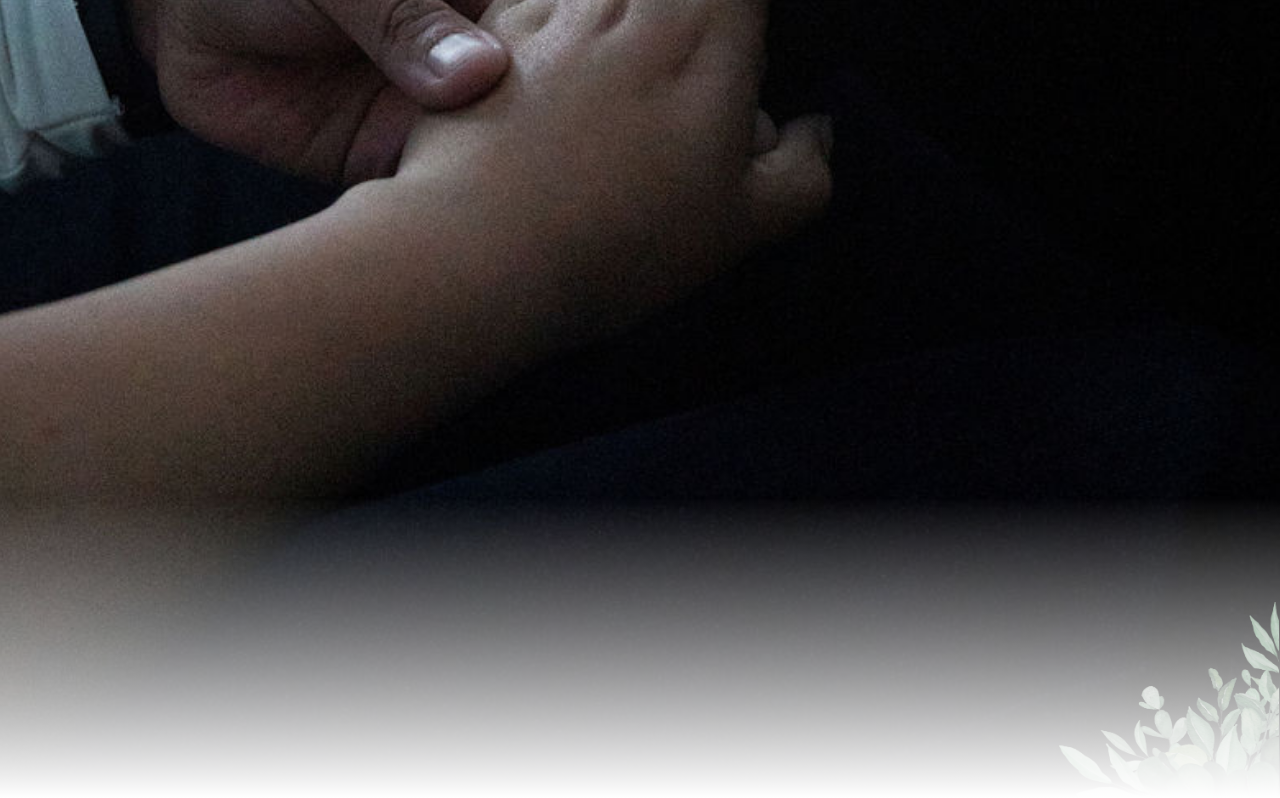
==== commit c689b93b: "Update invitacion.html" ====
--- a/invitacion.html
+++ b/invitacion.html
@@ -180,7 +180,7 @@
       const distance = targetDate - now;
 
       if (distance < 0) {
-        document.getElementById("countdown").innerHTML = "¡El gran día ha llegado!";
+        document.getElementById("countdown").innerHTML = '<div class="countdown-title">El gran día ha llegado!</div>';
         return;
       }
 
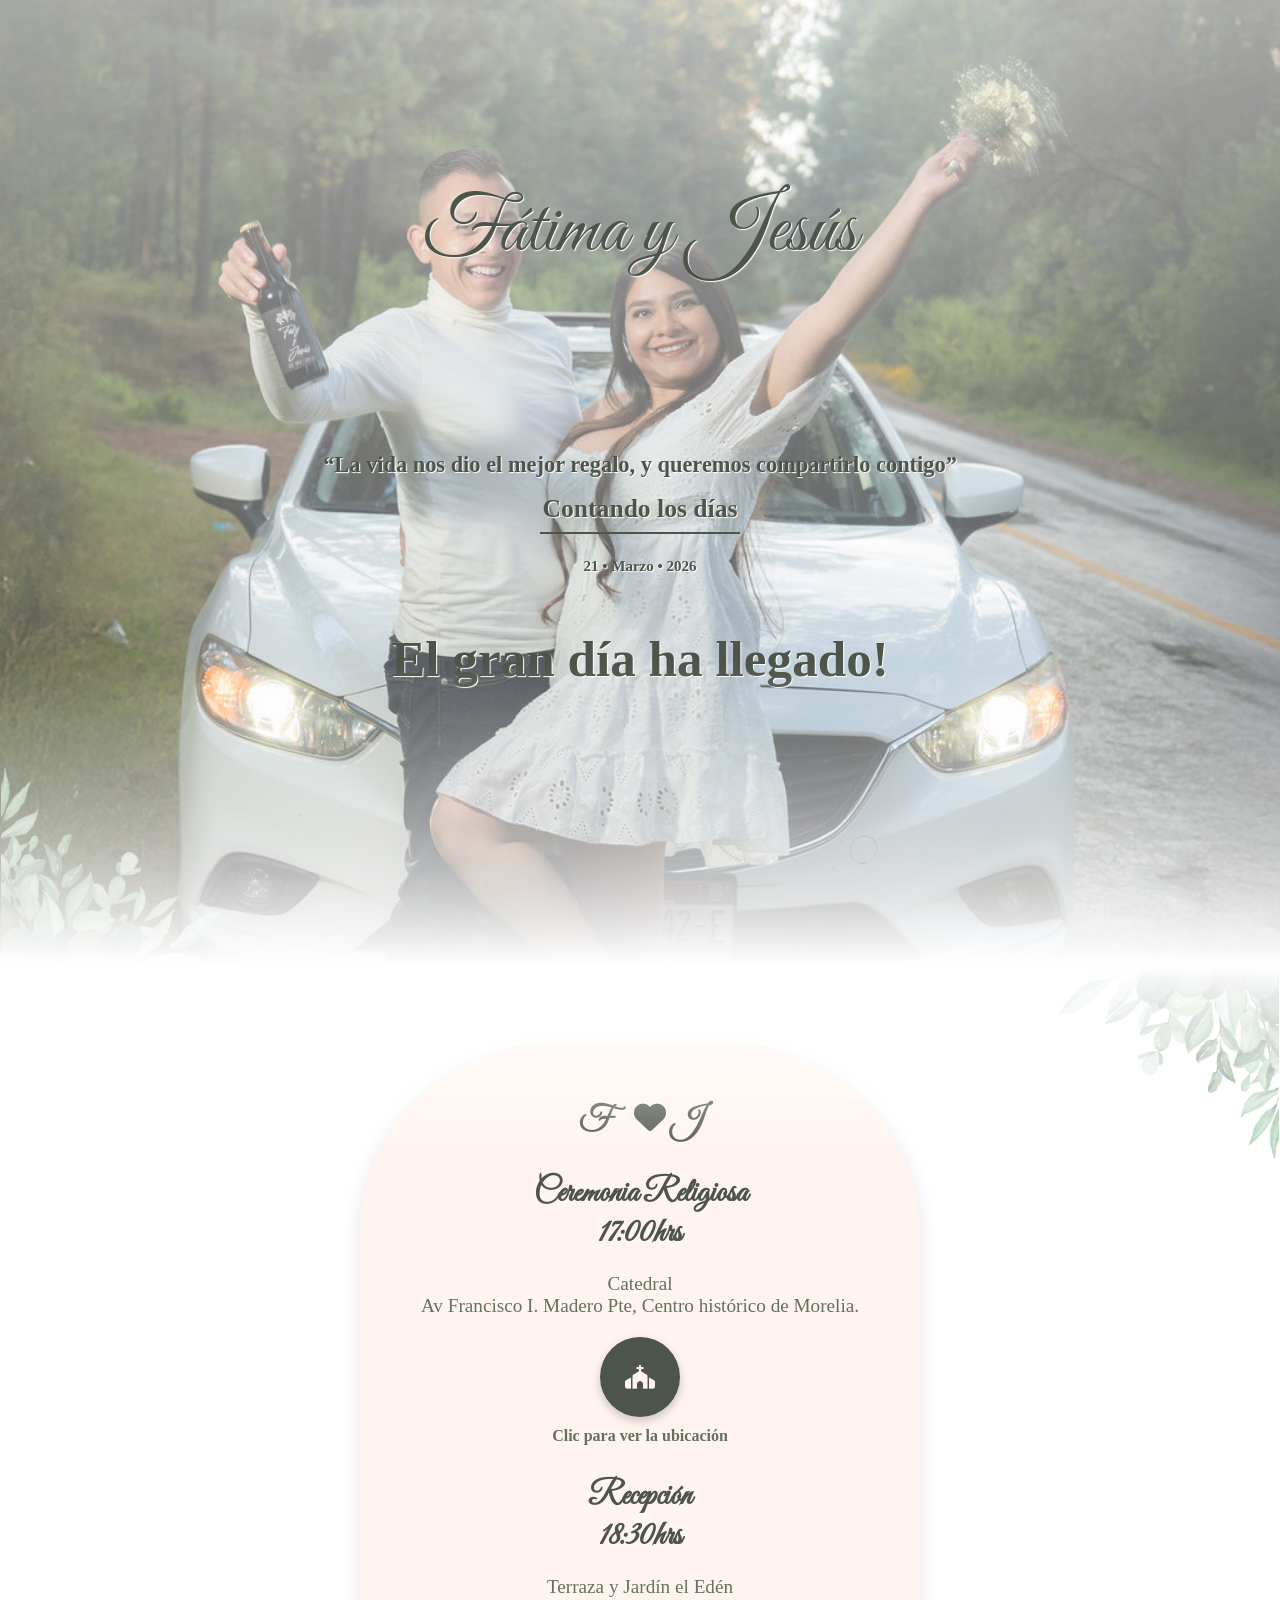
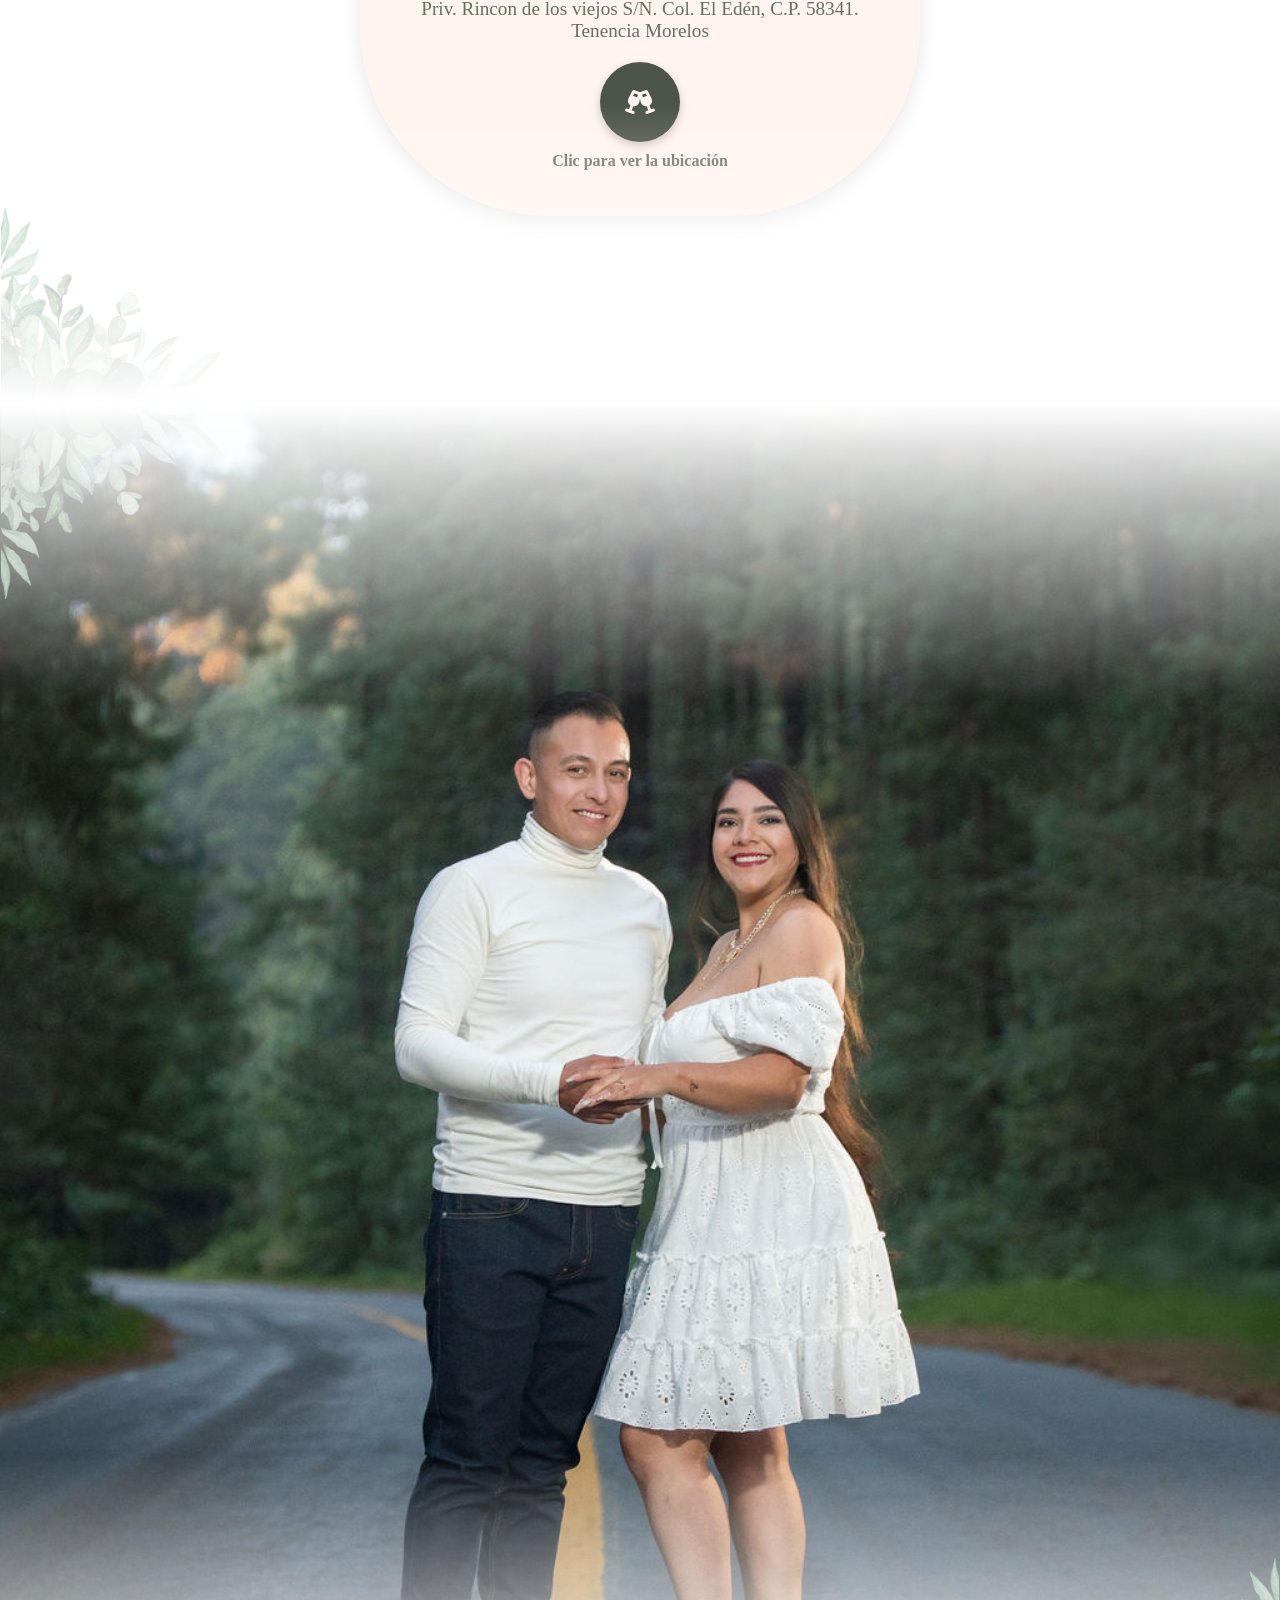
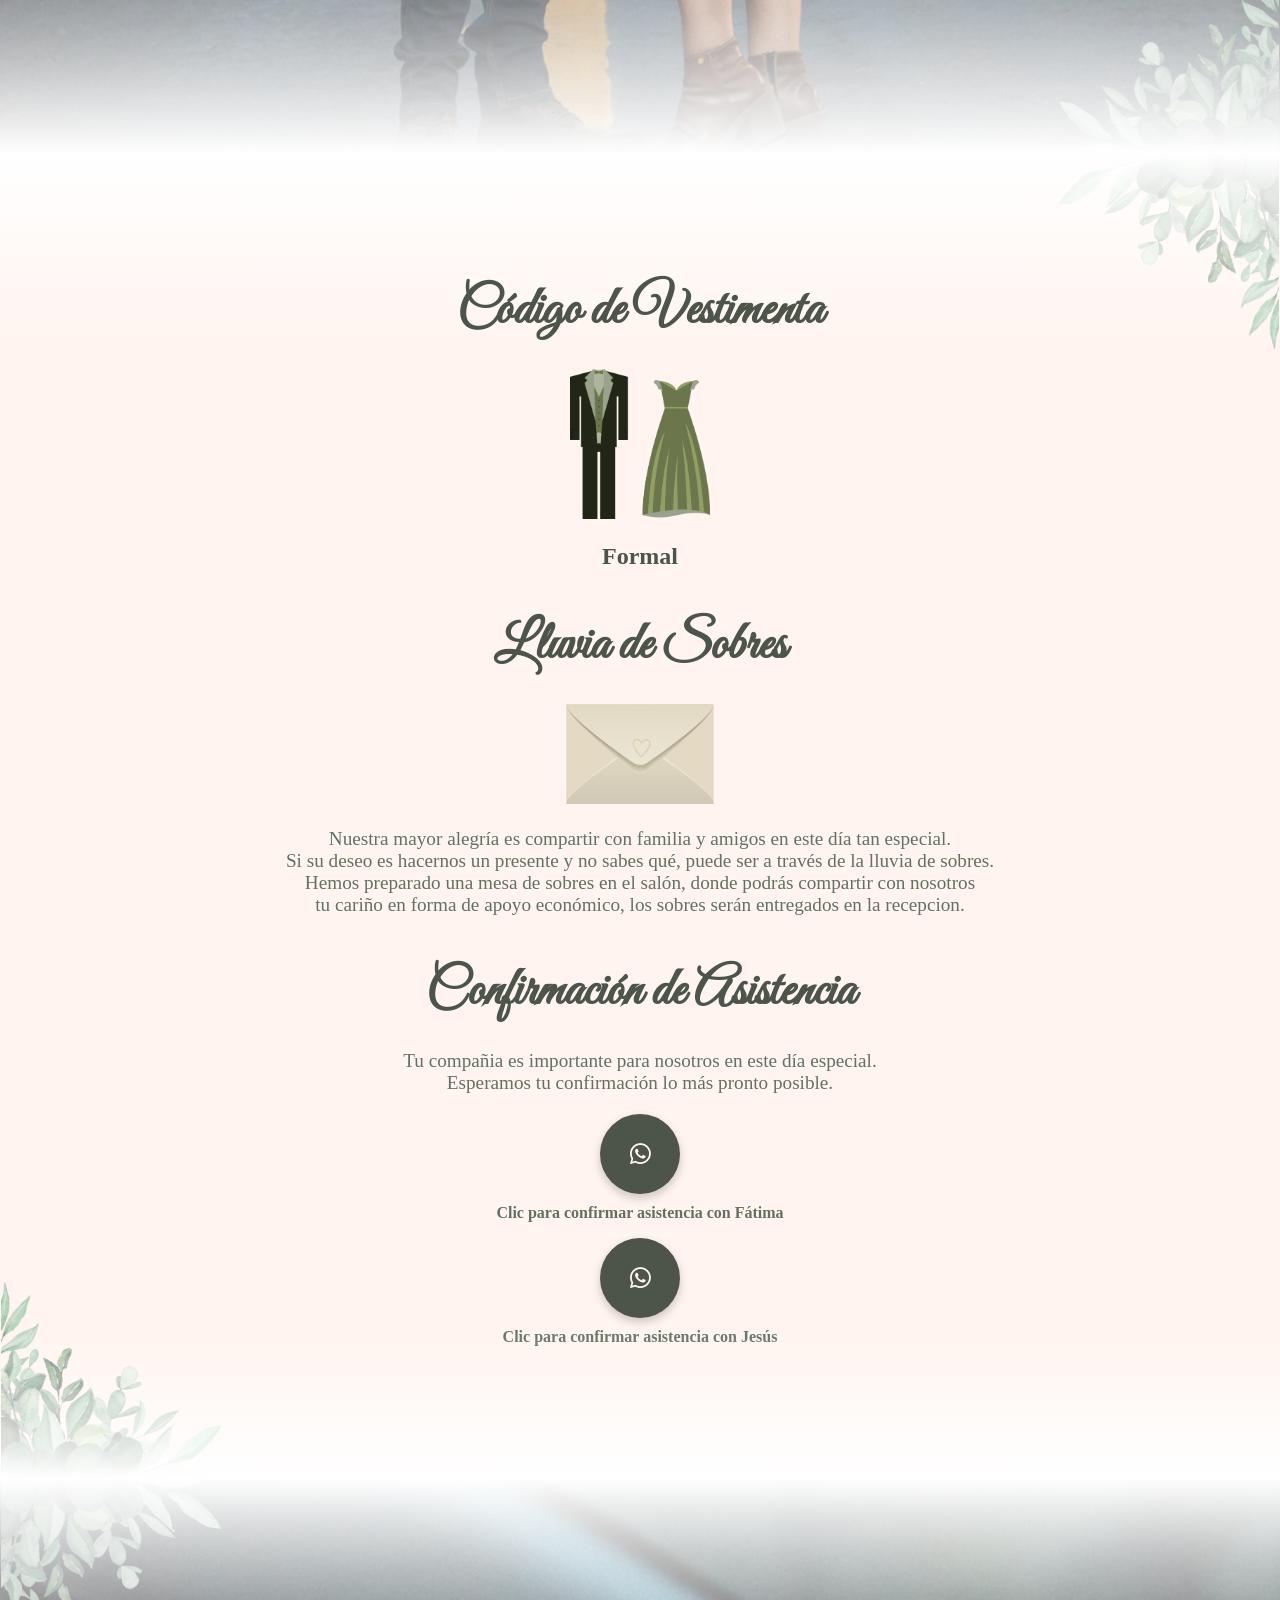
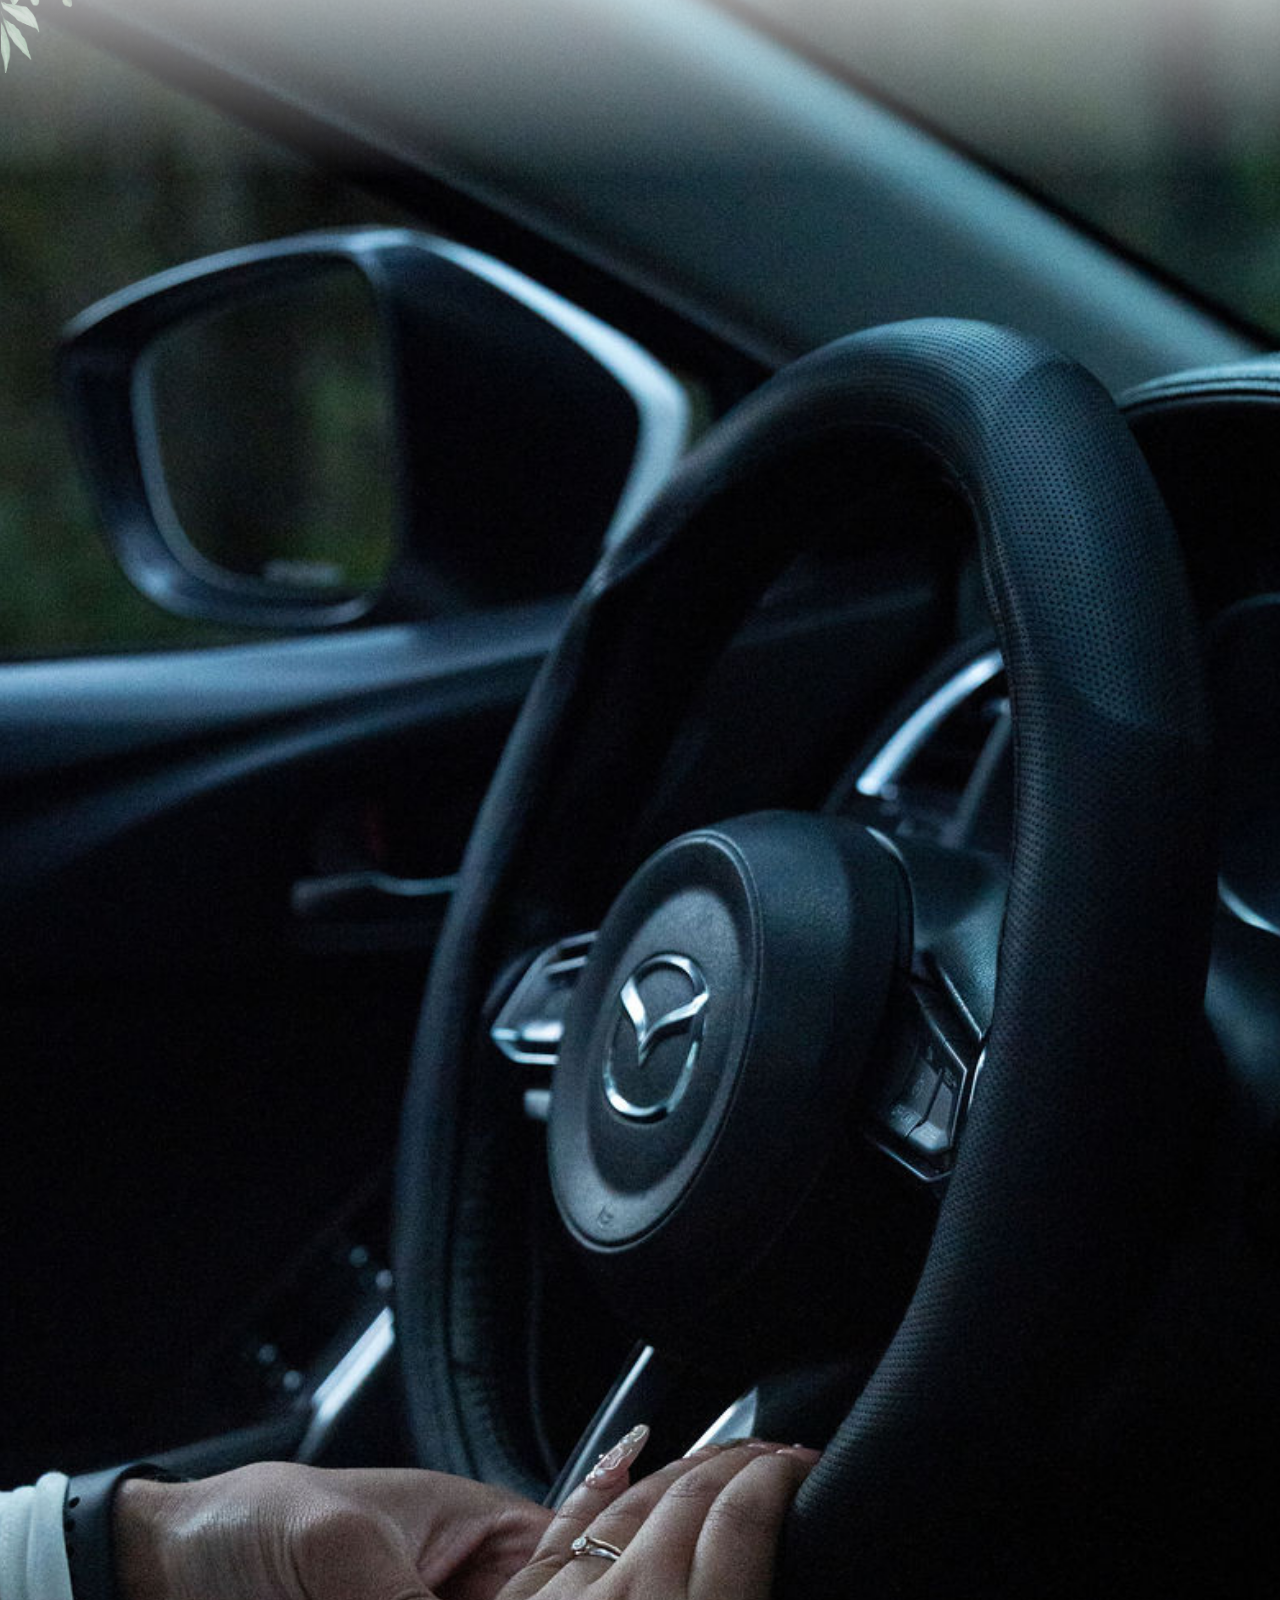
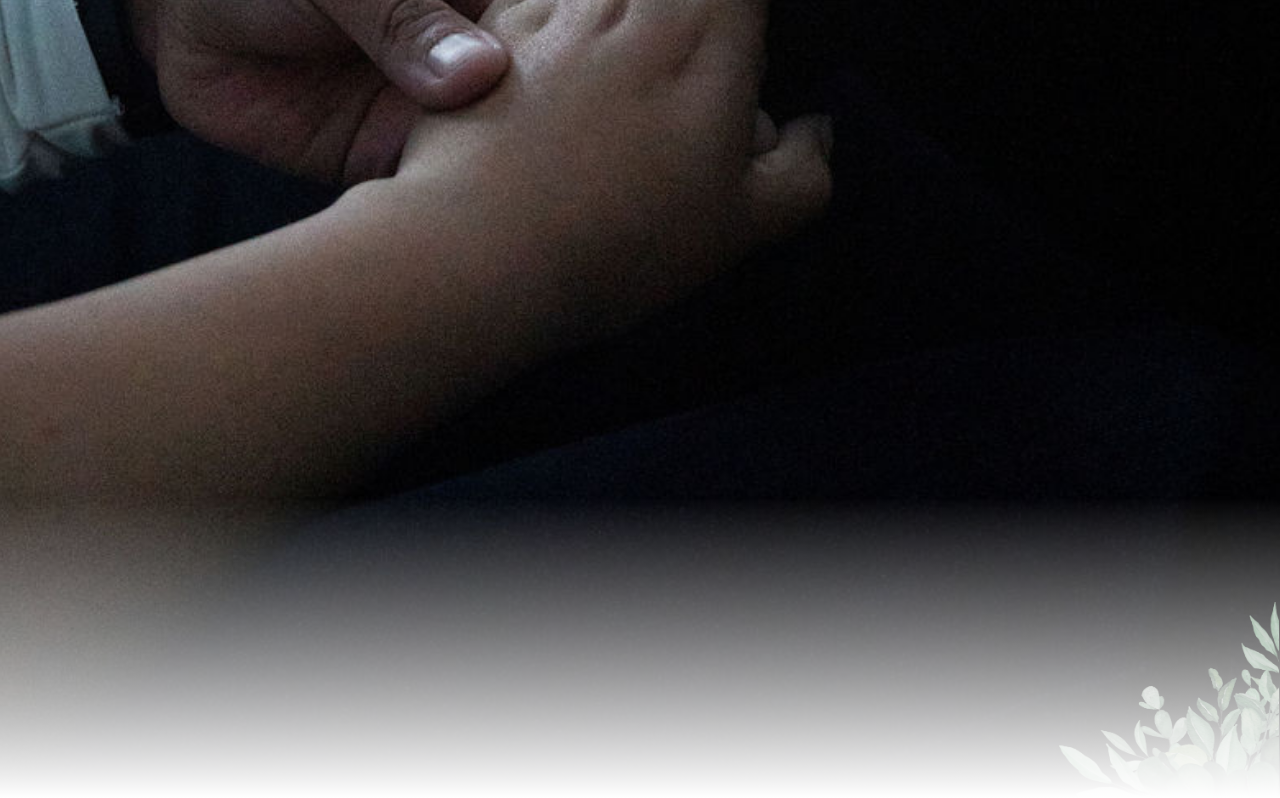
==== commit 94c3d9e7: "Update invitacion.html" ====
--- a/invitacion.html
+++ b/invitacion.html
@@ -180,7 +180,7 @@
       const distance = targetDate - now;
 
       if (distance < 0) {
-        document.getElementById("countdown").innerHTML = '<div class="countdown-title">El gran día ha llegado!</div>';
+        document.getElementById("countdown").innerHTML = '<div class="countdown-title"><h1>El gran día ha llegado!</h1></div>';
         return;
       }
 
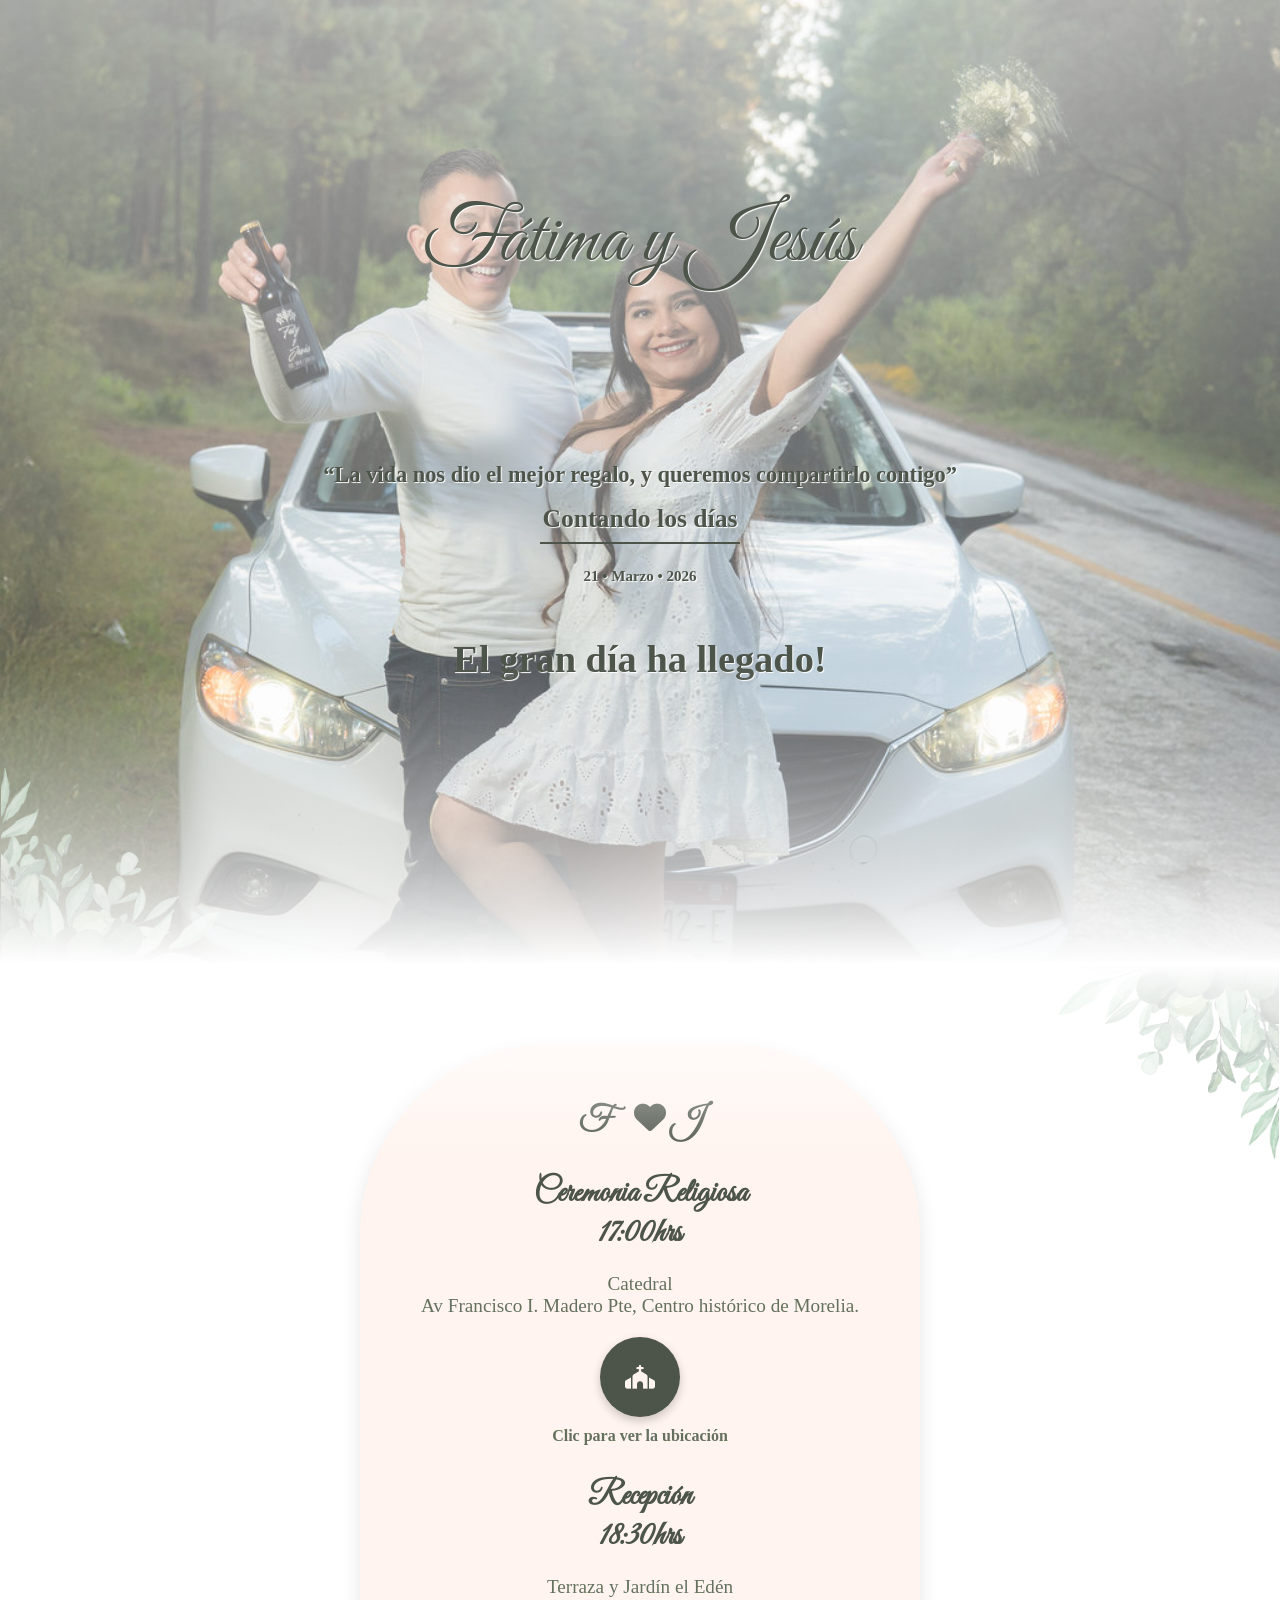
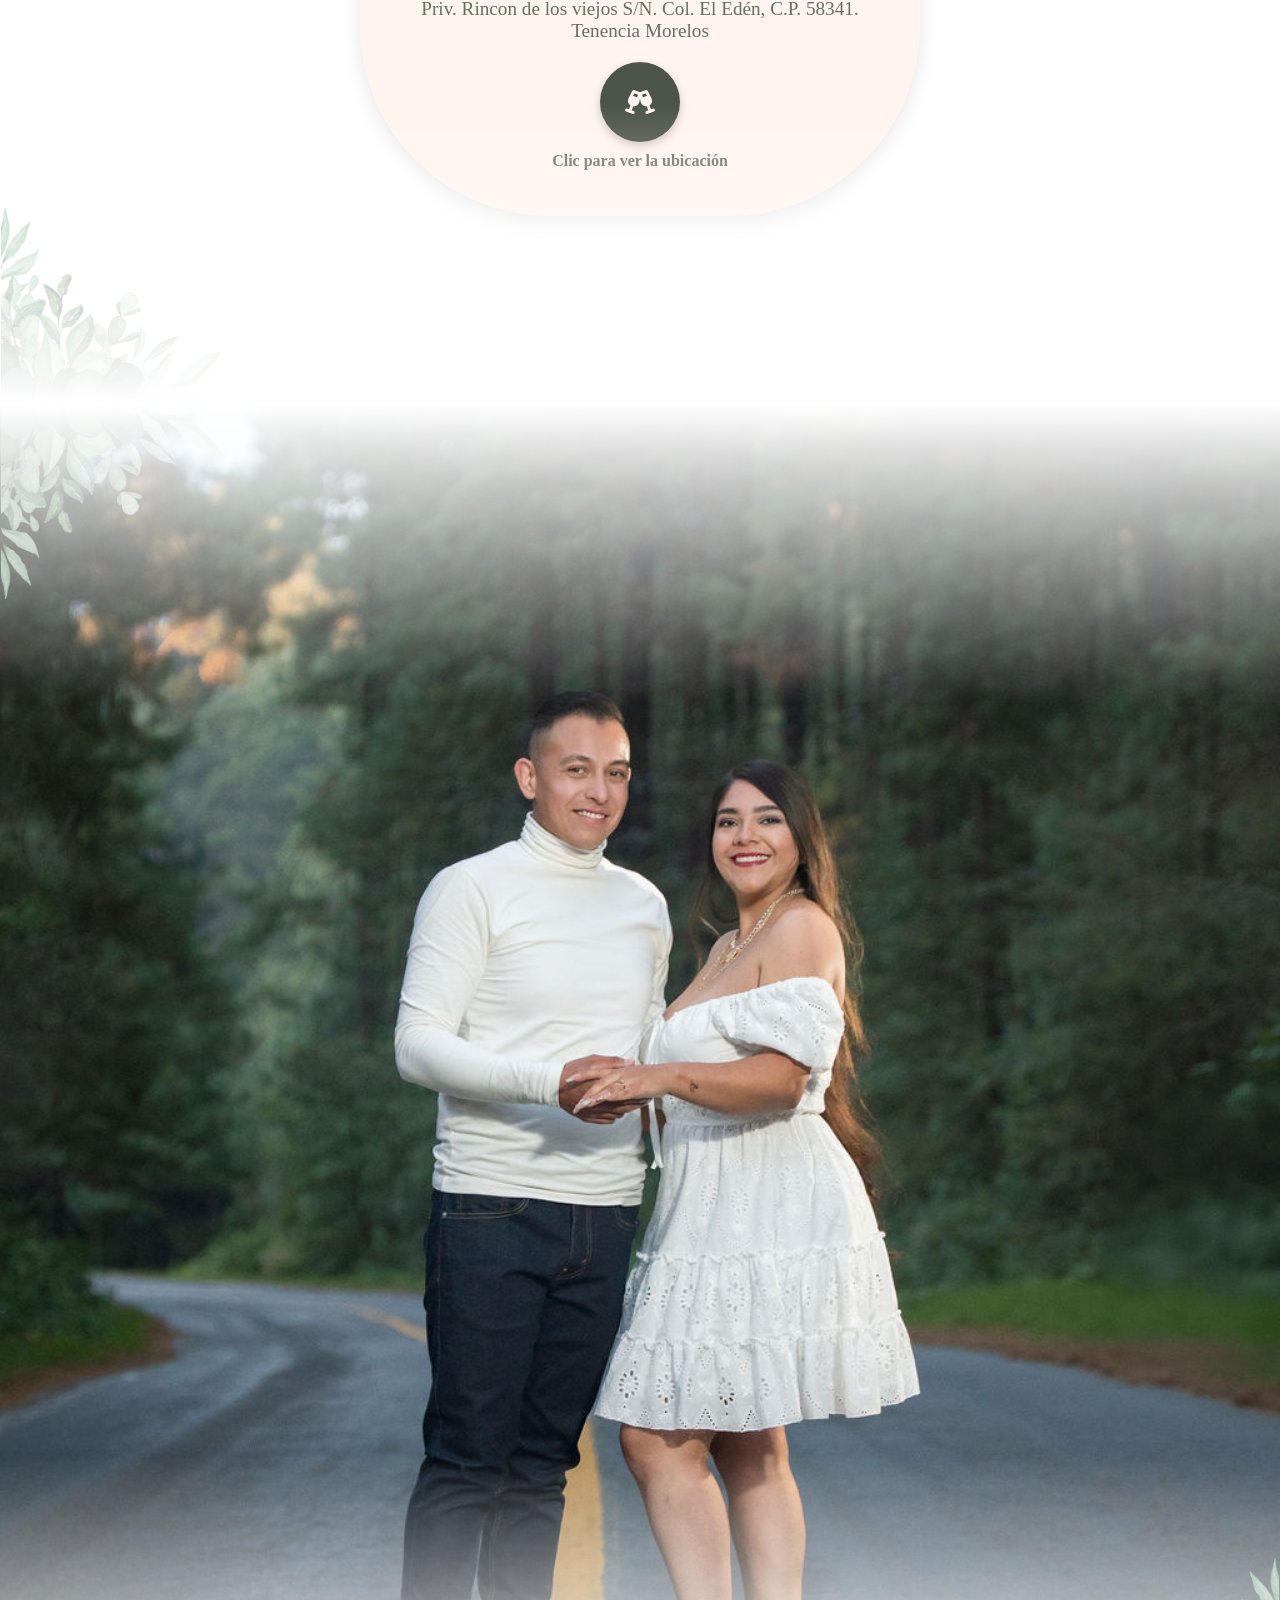
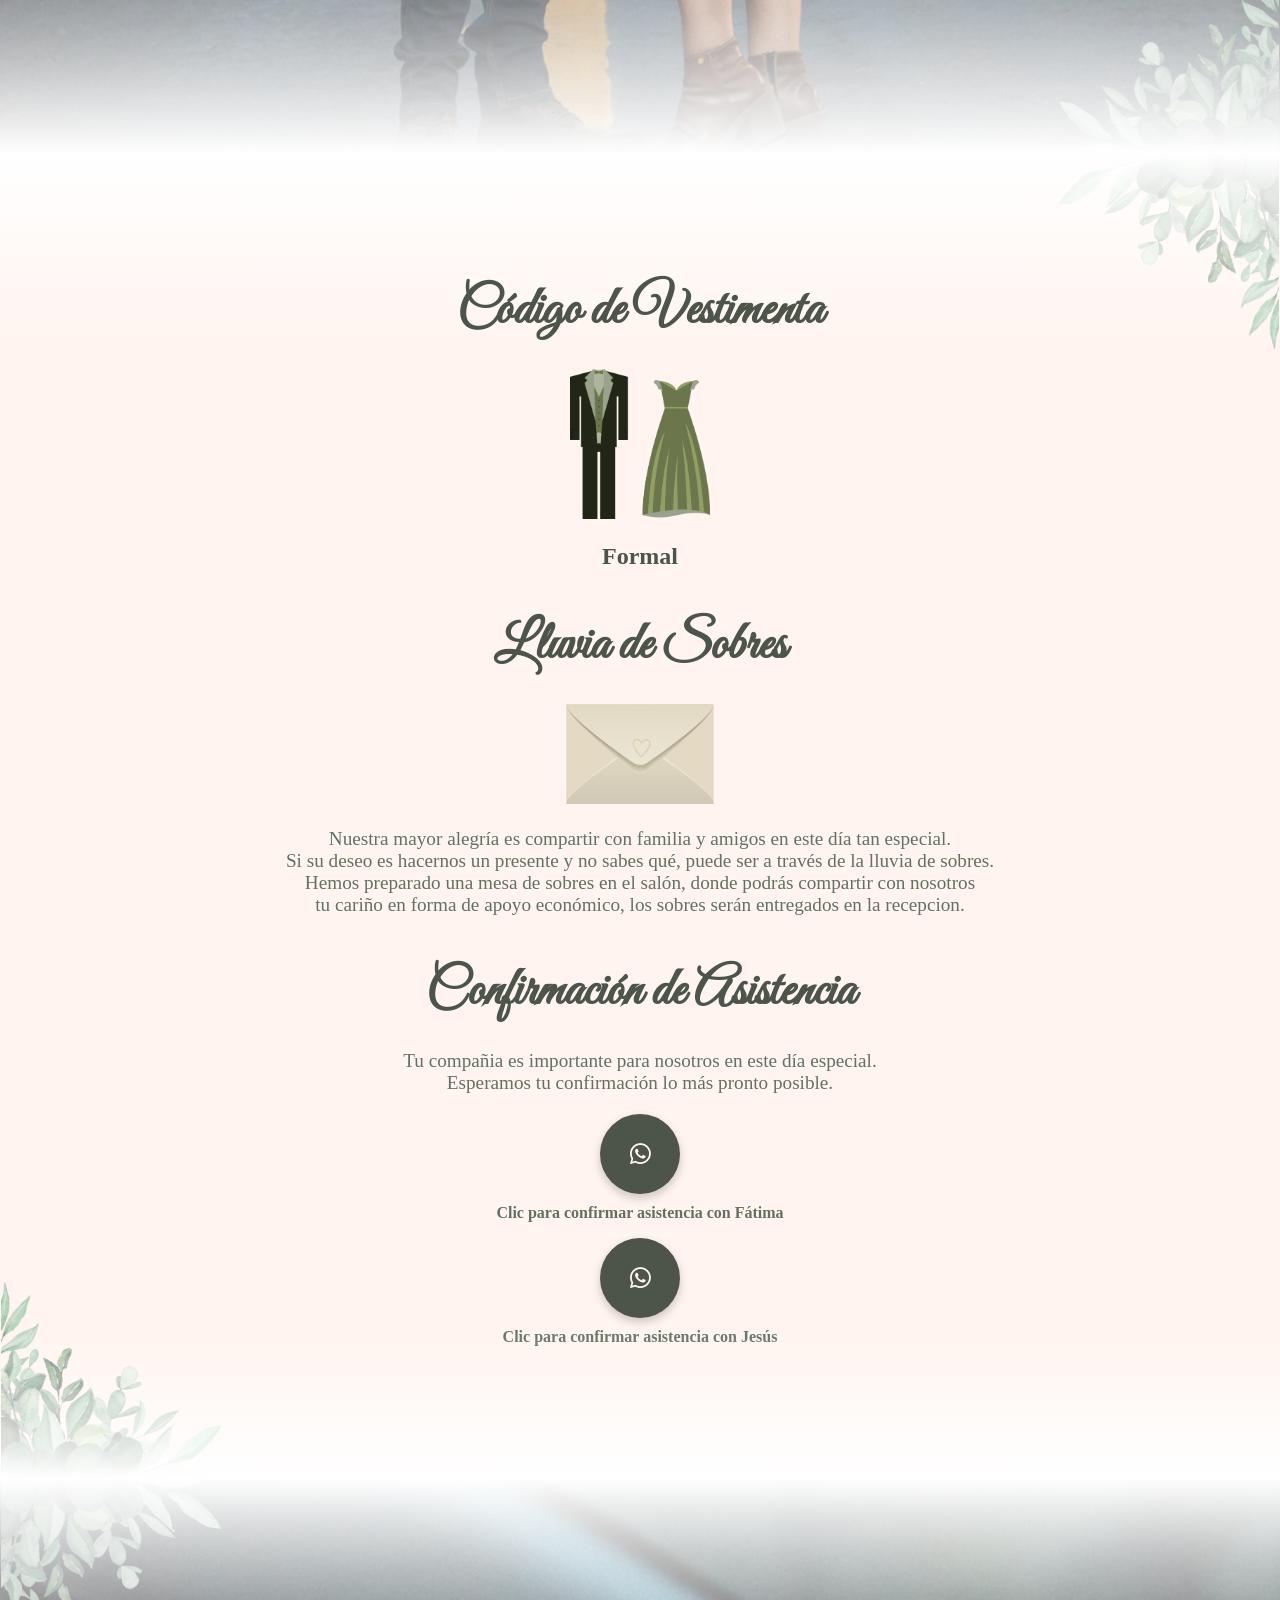
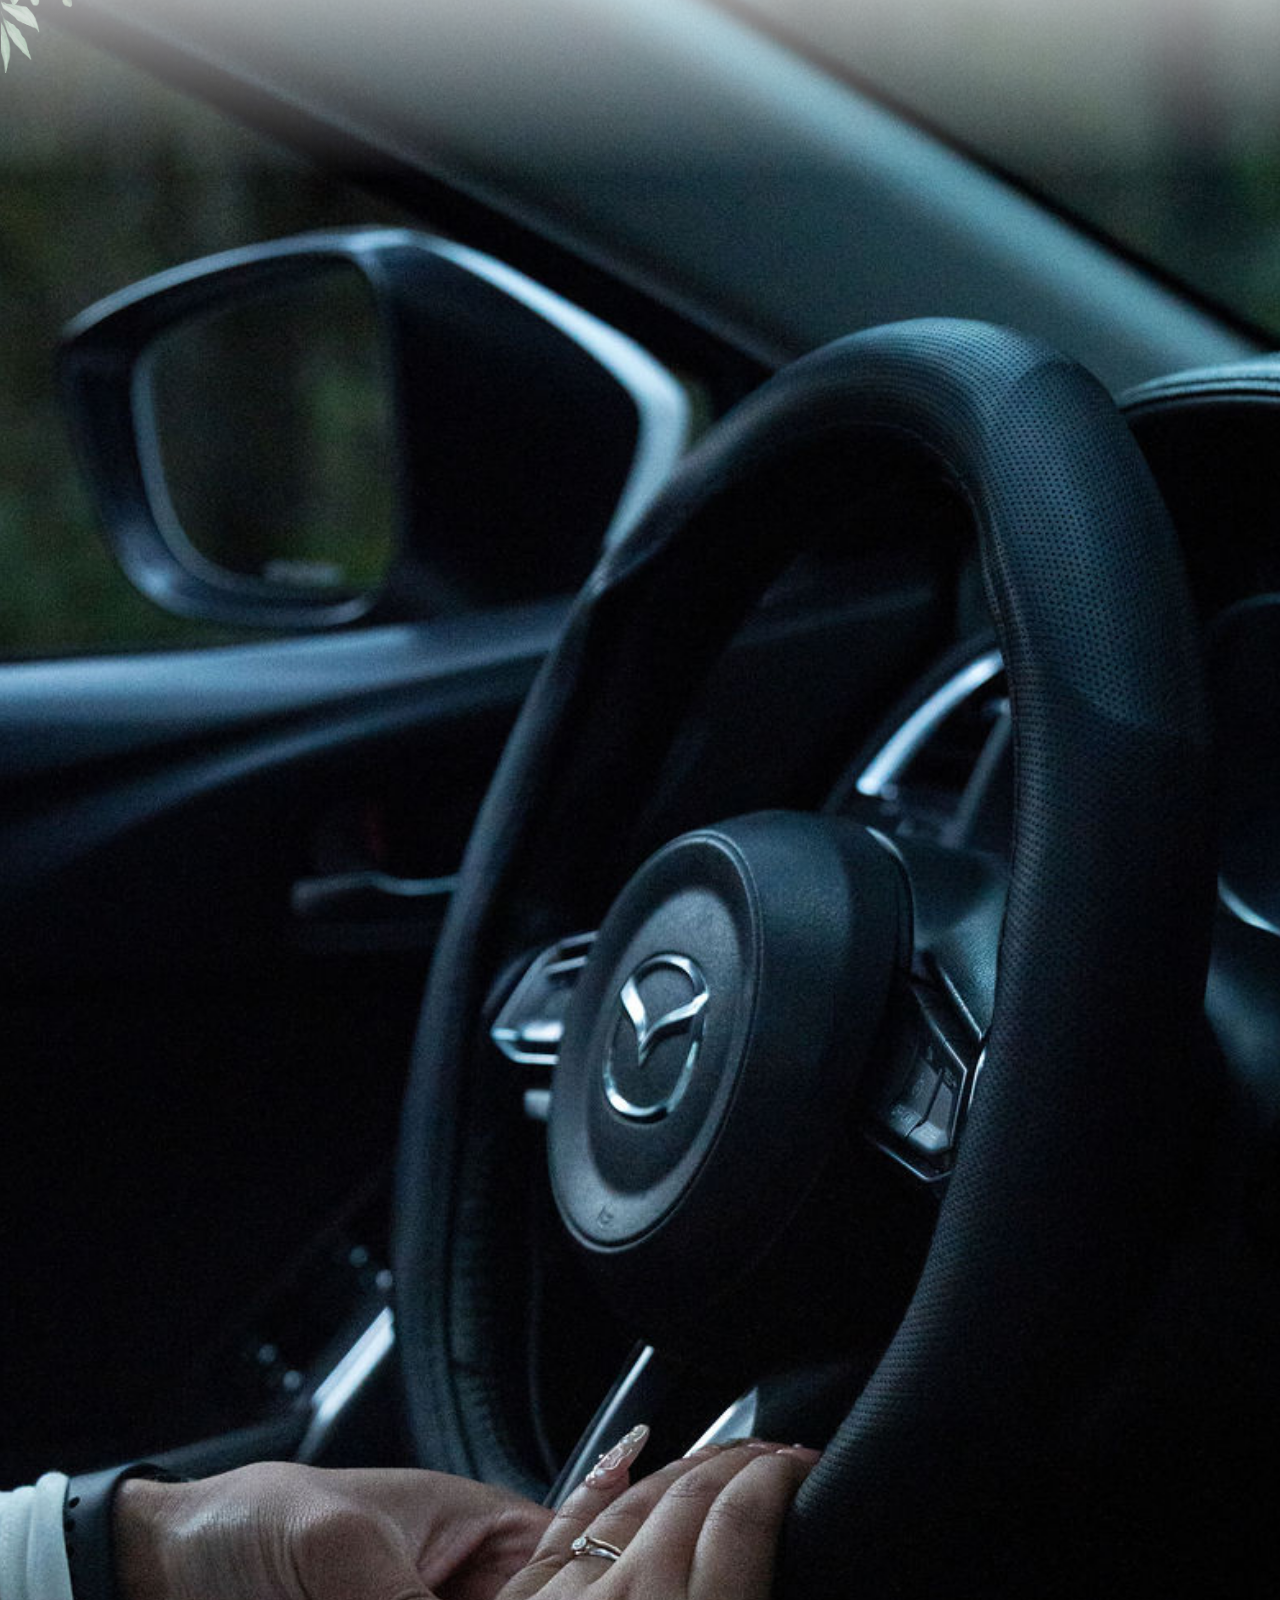
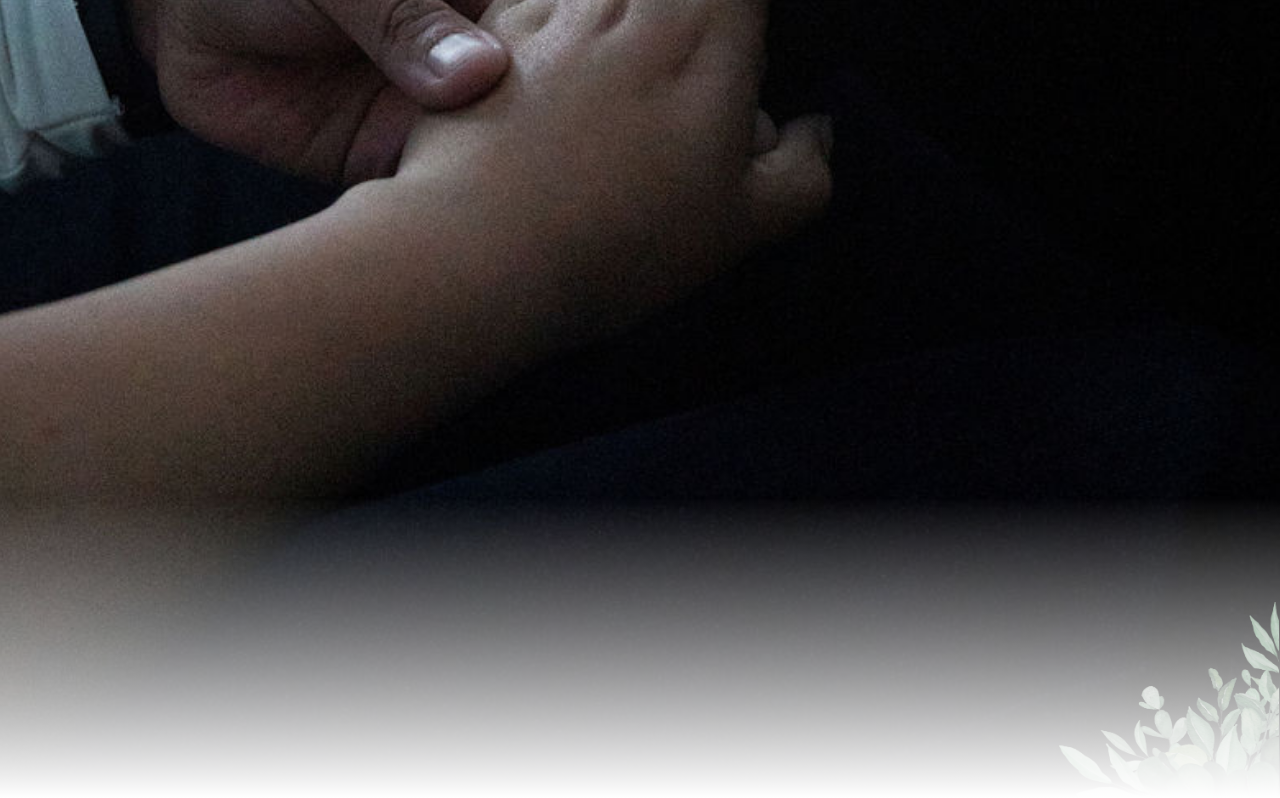
==== commit 97ab2438: "Update invitacion.html" ====
--- a/invitacion.html
+++ b/invitacion.html
@@ -180,7 +180,7 @@
       const distance = targetDate - now;
 
       if (distance < 0) {
-        document.getElementById("countdown").innerHTML = '<div class="countdown-title"><h1>El gran día ha llegado!</h1></div>';
+        document.getElementById("countdown").innerHTML = '<div class="countdown-title"><h2>El gran día ha llegado!</h2></div>';
         return;
       }
 
